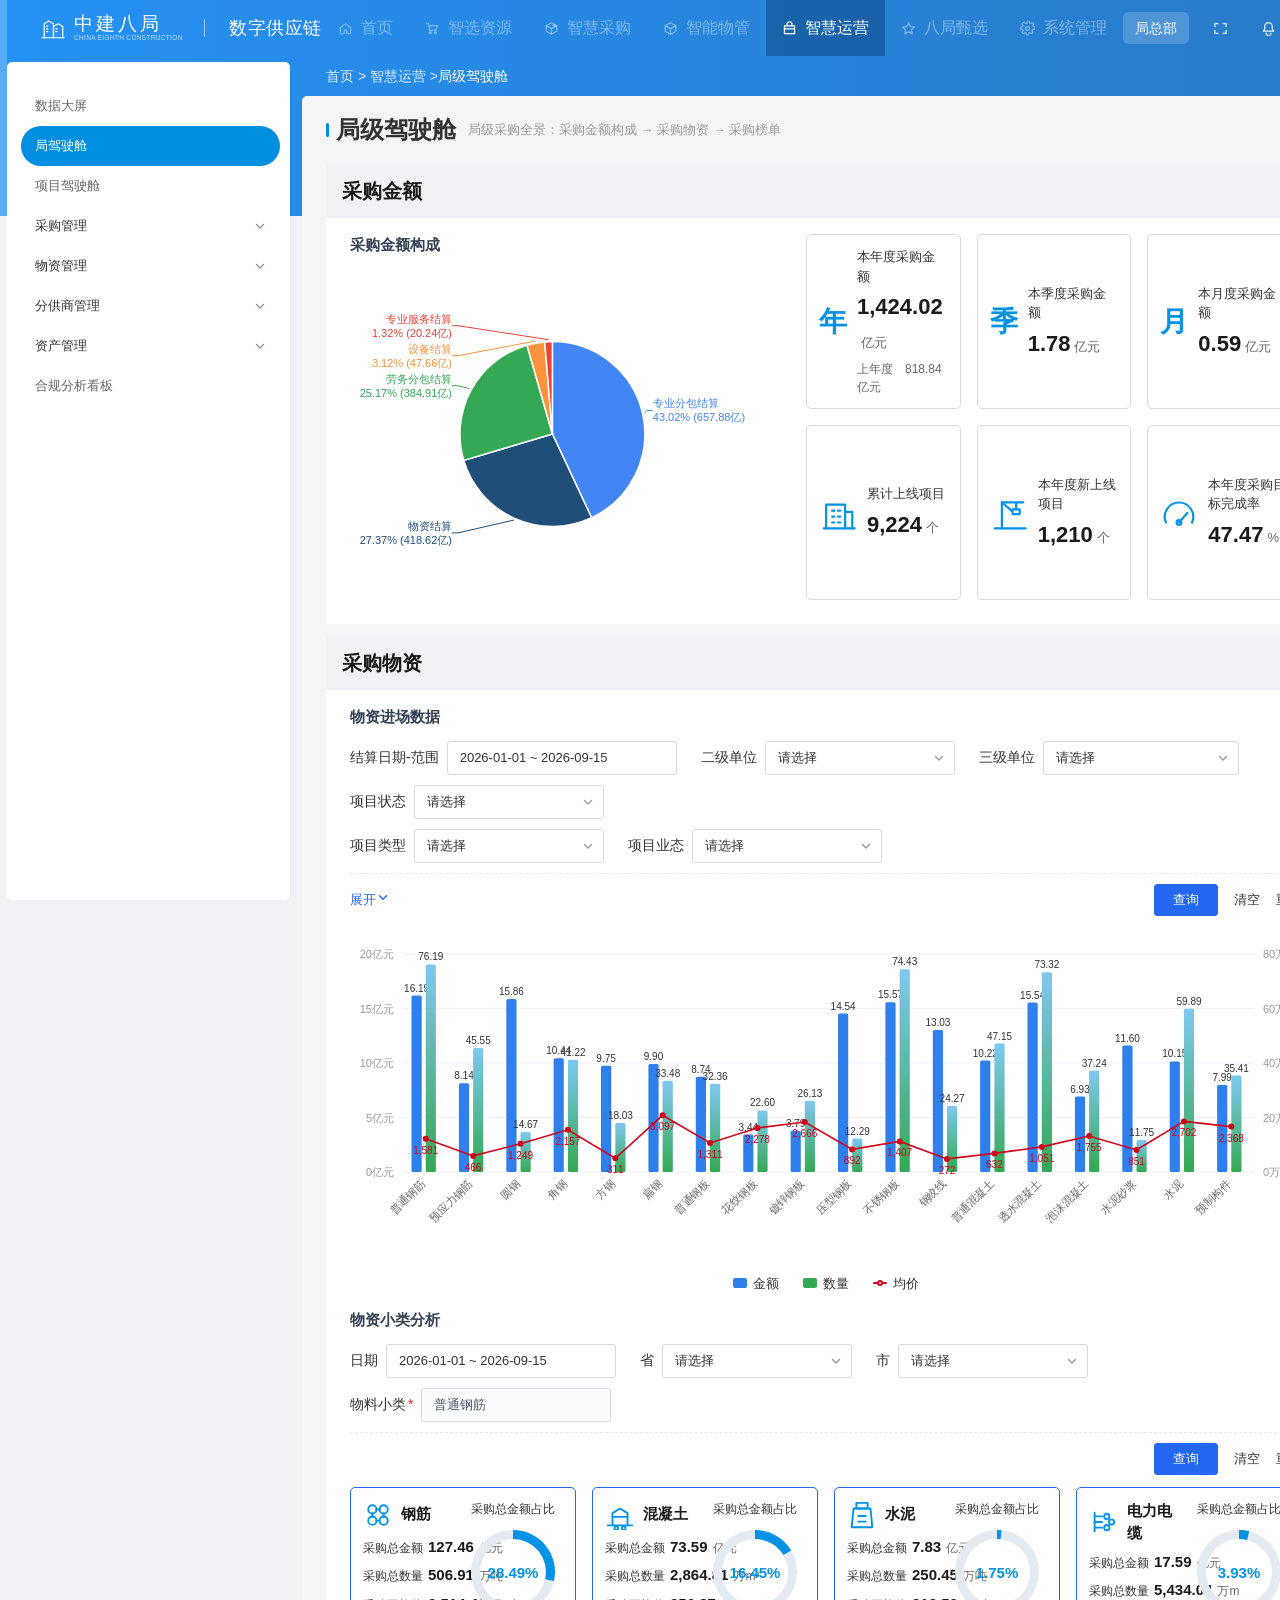
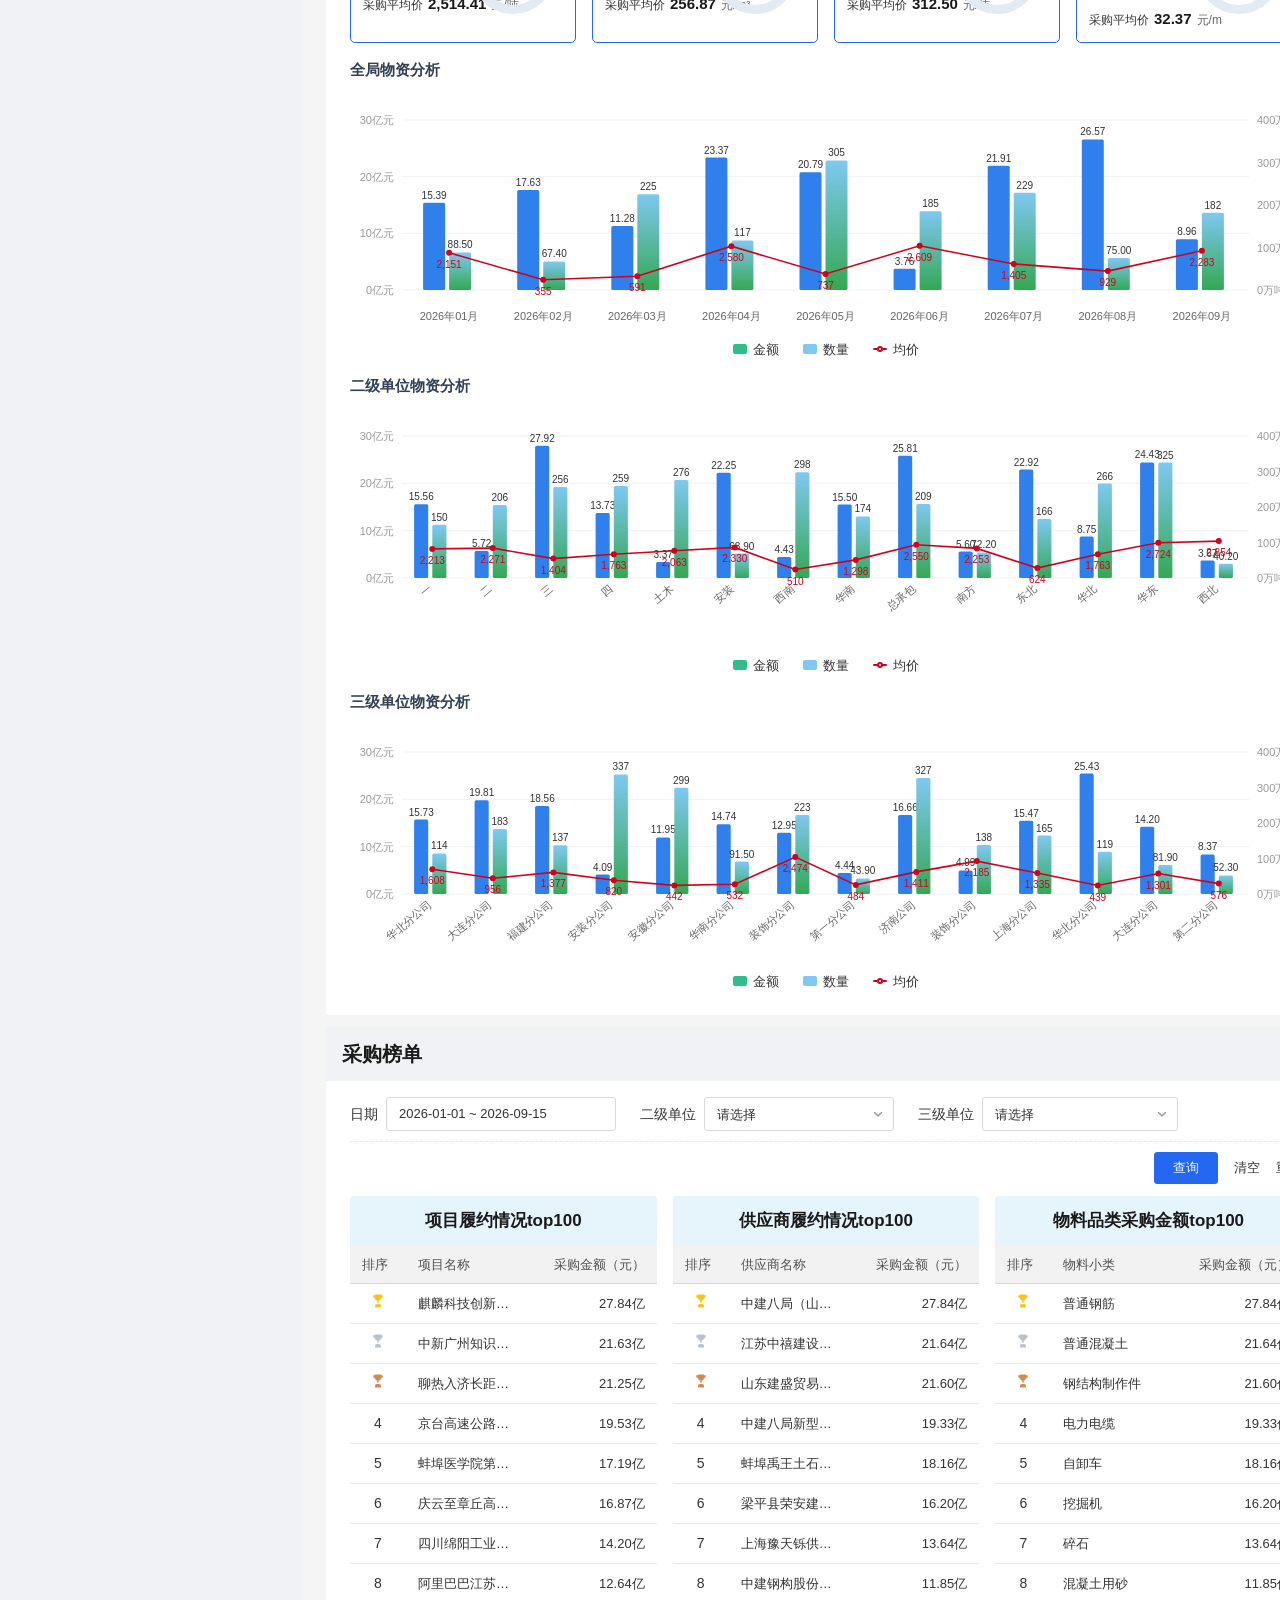
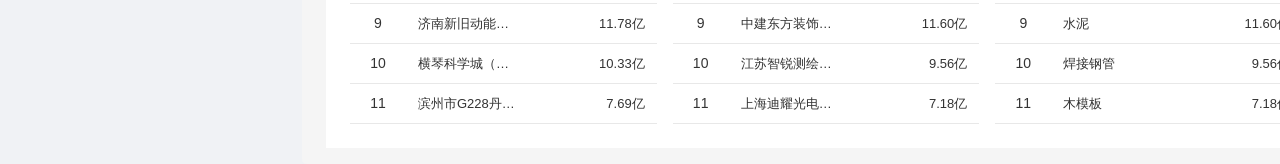
==== _probe_full.html @ abda90aa "优化闲废区块合计" ====
<!DOCTYPE html>
<html lang="zh-CN">
<head>
  <meta charset="UTF-8">
  <meta name="viewport" content="width=device-width, initial-scale=1.0">
  <script src="_probe_full.js"></script><title>智慧运营 · 供应链数据驾驶舱与经营分析看板</title>
  <link rel="stylesheet" href="css/base.css">
  <link rel="stylesheet" href="css/components.css">
  <link rel="stylesheet" href="css/cockpit.css">
  <link rel="stylesheet" href="css/screen.css">
</head>
<body>

  <!-- ============ 平台顶部导航 ============
       模块名与顺序对齐产品实际界面：首页 / 智选资源 / 智慧采购 / 智能物管 / 智慧运营
       （PRD 正文写的「智能采购 / 全景质控 / 数字物流」与产品不一致，以产品界面为准） -->
  <header class="layout-topbar">
    <div class="layout-topbar__brand">
      <span class="layout-topbar__logo" aria-hidden="true">
        <svg viewBox="0 0 28 28" width="26" height="26" fill="none" stroke="currentColor" stroke-width="1.3" stroke-linecap="round" stroke-linejoin="round">
          <path d="M4.5 24.5V9.5l5-3 5 3v15"/><path d="M14.5 24.5V12.5l5-3 5 3v12"/><path d="M2 24.5h24"/><path d="M7 12h1.4M7 15h1.4M7 18h1.4M17 15h1.4M17 18h1.4"/>
        </svg>
      </span>
      <span class="layout-topbar__cname">中建八局<em>CHINA EIGHTH CONSTRUCTION</em></span>
      <span class="layout-topbar__sep" aria-hidden="true"></span>
      <span class="layout-topbar__app">数字供应链</span>
    </div>
    <nav class="layout-topbar__module-nav">
      <div class="layout-topbar__module-item layout-topbar__module-item--disabled" title="其他业务域，不在本原型范围内"><svg viewBox="0 0 16 16" width="15" height="15" fill="none" stroke="currentColor" stroke-width="1.3" stroke-linecap="round" stroke-linejoin="round"><path d="M2.5 7.2 8 2.8l5.5 4.4V13a.6.6 0 0 1-.6.6H9.4V9.6H6.6v4H3.1a.6.6 0 0 1-.6-.6z"/></svg><span>首页</span></div>
      <div class="layout-topbar__module-item layout-topbar__module-item--disabled" title="其他业务域，不在本原型范围内"><svg viewBox="0 0 16 16" width="15" height="15" fill="none" stroke="currentColor" stroke-width="1.3" stroke-linecap="round" stroke-linejoin="round"><path d="M1.8 2.6h1.8l1.5 7.5h6.6l1.4-5.2H4.2"/><circle cx="5.6" cy="12.6" r="1.1"/><circle cx="10.9" cy="12.6" r="1.1"/></svg><span>智选资源</span></div>
      <div class="layout-topbar__module-item layout-topbar__module-item--disabled" title="其他业务域，不在本原型范围内"><svg viewBox="0 0 16 16" width="15" height="15" fill="none" stroke="currentColor" stroke-width="1.3" stroke-linecap="round" stroke-linejoin="round"><path d="M8 1.9 13.6 5v6L8 14.1 2.4 11V5z"/><path d="M2.4 5 8 8.1 13.6 5M8 8.1V14"/><path d="M10.8 3.4v2.6M9.5 4.7h2.6"/></svg><span>智慧采购</span></div>
      <div class="layout-topbar__module-item layout-topbar__module-item--disabled" title="其他业务域，不在本原型范围内"><svg viewBox="0 0 16 16" width="15" height="15" fill="none" stroke="currentColor" stroke-width="1.3" stroke-linecap="round" stroke-linejoin="round"><path d="M8 1.9 13.6 5v6L8 14.1 2.4 11V5z"/><path d="M2.4 5 8 8.1 13.6 5M8 8.1V14"/></svg><span>智能物管</span></div>
      <div class="layout-topbar__module-item layout-topbar__module-item--active" title="当前模块"><svg viewBox="0 0 16 16" width="15" height="15" fill="none" stroke="currentColor" stroke-width="1.3" stroke-linecap="round" stroke-linejoin="round"><path d="M2.6 5.2h10.8v8.2H2.6z"/><path d="M5.4 5.2V3.6a2.6 2.6 0 0 1 5.2 0v1.6"/><path d="M2.6 8.4h10.8"/></svg><span>智慧运营</span></div>
      <div class="layout-topbar__module-item layout-topbar__module-item--disabled" title="其他业务域，不在本原型范围内"><svg viewBox="0 0 16 16" width="15" height="15" fill="none" stroke="currentColor" stroke-width="1.3" stroke-linecap="round" stroke-linejoin="round"><path d="M8 1.9l1.9 3.9 4.3.6-3.1 3 .8 4.3L8 11.6l-3.9 2.1.8-4.3-3.1-3 4.3-.6z"/></svg><span>八局甄选</span></div>
      <div class="layout-topbar__module-item layout-topbar__module-item--disabled" title="其他业务域，不在本原型范围内"><svg viewBox="0 0 16 16" width="15" height="15" fill="none" stroke="currentColor" stroke-width="1.3" stroke-linecap="round" stroke-linejoin="round"><path d="M8 5.9a2.1 2.1 0 1 0 0 4.2 2.1 2.1 0 0 0 0-4.2z"/><path d="M12.9 9.6a1.1 1.1 0 0 0 .22 1.21l.04.04a1.33 1.33 0 1 1-1.88 1.88l-.04-.04a1.1 1.1 0 0 0-1.21-.22 1.1 1.1 0 0 0-.67 1v.11a1.33 1.33 0 1 1-2.66 0v-.06a1.1 1.1 0 0 0-.72-1 1.1 1.1 0 0 0-1.21.22l-.04.04a1.33 1.33 0 1 1-1.88-1.88l.04-.04a1.1 1.1 0 0 0 .22-1.21 1.1 1.1 0 0 0-1-.67h-.11a1.33 1.33 0 1 1 0-2.66h.06a1.1 1.1 0 0 0 1-.72 1.1 1.1 0 0 0-.22-1.21l-.04-.04A1.33 1.33 0 1 1 5.55 2.3l.04.04a1.1 1.1 0 0 0 1.21.22h.05a1.1 1.1 0 0 0 .67-1v-.11a1.33 1.33 0 1 1 2.66 0v.06a1.1 1.1 0 0 0 .67 1 1.1 1.1 0 0 0 1.21-.22l.04-.04a1.33 1.33 0 1 1 1.88 1.88l-.04.04a1.1 1.1 0 0 0-.22 1.21v.05a1.1 1.1 0 0 0 1 .67h.11a1.33 1.33 0 1 1 0 2.66h-.06a1.1 1.1 0 0 0-1 .67z"/></svg><span>系统管理</span></div>
    </nav>
    <div class="layout-topbar__tools">
      <!-- 全局菜单搜索（与原型一致）：输入即过滤左侧菜单，回车跳第一个命中 -->
      <div class="layout-topbar__search">
        <input type="text" id="menuSearch" placeholder="搜索" aria-label="搜索菜单" autocomplete="off"/>
        <svg viewBox="0 0 16 16" width="14" height="14" fill="none" stroke="currentColor" stroke-width="1.5" stroke-linecap="round"><circle cx="7" cy="7" r="4.4"/><path d="M10.3 10.3 14 14"/></svg>
      </div>
      <!-- 组织视角（原型演示用：真实系统无此入口，权限由功能项授权 + 组织权限控制；R1/R2/R3） -->
      <div class="layout-org-switch" id="orgSwitch"
           title="原型演示：切换后可观察 R1 组织树收窄、R2 超权限明细不可见、R3 排名数值打码三条权限规则的实际效果">
        <span>组织视角</span><span class="layout-org-switch__badge">演示</span>
        <span id="orgCurrent">局总部</span>
        <div class="layout-org-switch__menu" id="orgMenu"></div>
      </div>
      <!-- 大屏模式（对外展示）：隐藏侧栏与面包屑，内容铺满；再次点击或 Esc 退出 -->
      <div class="layout-topbar__icon-btn" id="screenMode" title="大屏模式：隐藏侧栏与面包屑（再次点击或按 Esc 退出）">
        <svg viewBox="0 0 16 16" width="15" height="15" fill="none" stroke="currentColor" stroke-width="1.3" stroke-linecap="round" stroke-linejoin="round">
          <path d="M2 6V2.8h3.2M14 6V2.8h-3.2M2 10v3.2h3.2M14 10v3.2h-3.2"/>
        </svg>
      </div>
      <div class="layout-topbar__icon-btn" title="站内消息">
        <svg viewBox="0 0 16 16" width="15" height="15" fill="none" stroke="currentColor" stroke-width="1.3" stroke-linecap="round" stroke-linejoin="round">
          <path d="M8 1.8a4 4 0 0 0-4 4v2.5l-1.5 2.5H13.5L12 8.3V5.8a4 4 0 0 0-4-4z"/><path d="M5.5 13a2.5 2.5 0 0 0 5 0"/>
        </svg>
      </div>
      <div class="layout-topbar__user"><span class="layout-topbar__avatar"></span><span id="userName">李彬 · 局供应链管理部</span></div>
    </div>
  </header>

  <!-- ============ 智慧运营模块导航（F1–F8） ============ -->
  <aside class="layout-sidebar" id="sidebar">
    <ul class="layout-sidebar__menu" id="sidebarMenu"></ul>
  </aside>

  <!-- ============ 主内容区 ============ -->
  <main class="layout-main" id="layoutMain">
    <div class="layout-breadcrumb" id="breadcrumb">首页 &gt; 智慧运营</div>
    <div class="layout-content" id="pageContainer"></div>
  </main>

  <!-- 回到顶部（长页面：分供商管理看板等超过 4 屏） -->
  <div class="layout-backtop" id="backTop" title="回到顶部" hidden>
    <svg viewBox="0 0 16 16" width="16" height="16" fill="none" stroke="currentColor" stroke-width="1.6" stroke-linecap="round" stroke-linejoin="round"><path d="M8 13V3M3.5 7.5 8 3l4.5 4.5"/></svg>
  </div>

  <!-- ============ 模态框 ============ -->
  <div class="dsc-modal-overlay" id="modalOverlay">
    <div class="dsc-modal">
      <div class="dsc-modal__header"><span id="modalTitle">标题</span><span class="dsc-modal__close" id="modalClose">✕</span></div>
      <div class="dsc-modal__body" id="modalBody"></div>
      <div class="dsc-modal__footer" id="modalFooter"></div>
    </div>
  </div>

  <script src="js/data.js"></script>
  <script src="js/china-map.js"></script>
  <script src="js/charts.js"></script>
  <script src="js/ui.js"></script>
  <script src="js/metric-cols.js"></script>
  <script src="js/view-screen.js"></script>
  <script src="js/view-cockpit.js"></script>
  <script src="js/view-project.js"></script>
  <script src="js/view-report.js"></script>
  <script src="js/view-compliance.js"></script>
  <script src="js/app.js"></script>
</body>
</html>
---- css/base.css ----
/* ============================================================
   智慧运营数据平台 · 设计令牌 + 壳层
   视觉基准：本产品既有实现实测值（主色 #008EE0、蓝带 216px、侧栏浮层卡片 283px）
   ============================================================ */

:root {
  /* ---- 品牌色 ---- */
  --color-primary: #008EE0;
  --color-primary-hover: #1890FF;
  --color-primary-active: #0060A8;
  --color-primary-dark: #005A9E;
  --color-primary-light: #E6F4FC;
  --color-primary-bg: #F3F9FF;

  /* ---- 功能色 ---- */
  --color-success: #00B42A;
  --color-success-bg: #F6FFED;
  --color-warning: #FF7D00;
  --color-warning-bg: #FFF7E6;
  --color-danger: #F5222D;
  --color-danger-bg: #FFF1F0;
  --color-accent: #F59A23;

  /* ---- 中性色 ---- */
  --color-text-primary: #333333;
  --color-text-secondary: #666666;
  --color-text-tertiary: #999999;
  --color-text-disabled: #CCCCCC;
  --color-text-table: #1F2937;
  --color-white: #FFFFFF;
  --color-bg-page: #F0F2F5;
  --color-bg-content: #F5F5F5;
  --color-bg-card: #FFFFFF;
  --color-bg-table-header: #F2F2F2;
  --color-border: #D7D7D7;
  --color-border-light: #D9D9D9;
  --color-divider: #E8E8E8;

  /* ---- 字体 ---- */
  --font-family-base: "Microsoft YaHei", "微软雅黑", "PingFang SC", "Helvetica Neue", Arial, sans-serif;
  --font-family-number: Arial, "Helvetica Neue", sans-serif;
  --fs-xl: 24px;
  --fs-lg: 18px;
  --fs-md: 16px;
  --fs-base: 14px;
  --fs-13: 13px;
  --fs-sm: 12px;
  --fw-normal: 400;
  --fw-medium: 500;
  --fw-bold: 700;

  /* ---- 间距（4px 基数） ---- */
  --sp-xs: 4px;
  --sp-sm: 8px;
  --sp-md: 12px;
  --sp-lg: 16px;
  --sp-xl: 24px;
  --sp-xxl: 32px;
  --sp-2xl: 32px;      /* 兼容写法：components.css 的 .dsc-split / .cockpit-proc 用的是 --sp-2xl，此前未定义导致间距为 0 */

  /* ---- 圆角 ---- */
  --radius-sm: 3px;
  --radius-md: 5px;
  --radius-pill: 25px;
  --radius-group: 16px;

  /* ---- 阴影 ---- */
  --shadow-sm: none;
  --shadow-md: 0 2px 8px rgba(0, 0, 0, 0.08);
  --shadow-lg: 0 4px 16px rgba(0, 0, 0, 0.12);

  /* ---- 布局 ---- */
  --header-height: 56px;
  --band-height: 216px;
  --sidebar-width: 283px;
  --sidebar-left: 7px;
  --sidebar-top: 62px;
  --breadcrumb-height: 40px;
  --content-left: 302px;
  --content-top: 96px;
  --content-right: 10px;
  --content-bottom: 22px;
  --gradient-brand: linear-gradient(90deg, #2591F5 0%, #297CCA 100%);


  /* ---- F2 局驾驶舱（截图基准版式）专用色板 ---- */
  --brand-blue: #0081CC;
  --brand-blue-dark: #006199;
  --action-blue: #2468F2;
  --action-blue-hover: #4A85F5;
  --data-blue: #087CFF;
  --card-head-blue: #0093E5;
  --radius-lg: 10px;

  --transition-fast: 0.15s ease;
  --transition-normal: 0.25s ease;
}

/* ---- Reset ---- */
*, *::before, *::after { box-sizing: border-box; margin: 0; padding: 0; }

html, body {
  height: 100%;
  font-family: var(--font-family-base);
  font-size: var(--fs-base);
  line-height: 1.5;
  color: var(--color-text-primary);
  background: var(--color-bg-page);
  -webkit-font-smoothing: antialiased;
  /* 顶部 216px 品牌蓝带，其余为页面底色；最左 7px 浅蓝高光 */
  background-image:
    linear-gradient(90deg, #56ABF8 0, #56ABF8 7px, rgba(86, 171, 248, 0) 7px),
    var(--gradient-brand);
  background-repeat: no-repeat;
  background-size: 100% var(--band-height);
  /* 蓝带固定在视口：页面竖向滚动时顶栏/面包屑下方始终是品牌蓝 */
  background-attachment: fixed;
}

/* 看板类内部系统：窄屏保底宽度 + 横向滚动，避免侧栏/图表被压塌、列数减少 */
body { min-width: 1360px; }

ul, ol { list-style: none; }
button, input, select, textarea { font-family: inherit; font-size: inherit; color: inherit; }
a { color: var(--color-primary); text-decoration: none; }

::-webkit-scrollbar { width: 8px; height: 8px; }
::-webkit-scrollbar-track { background: #F5F5F5; }
::-webkit-scrollbar-thumb { background: #C1C1C1; border-radius: 4px; }
::-webkit-scrollbar-thumb:hover { background: #A8A8A8; }

/* ============================================================
   壳层：顶部导航
   ============================================================ */
.layout-topbar {
  position: fixed;
  top: 0; left: 0; right: 0;
  height: var(--header-height);
  display: flex;
  align-items: center;
  padding: 0 var(--sp-lg);
  z-index: 1000;
}

/* 顶栏与面包屑都吸顶，背景取同一条「固定」蓝带的切片：
   位置与 body 蓝带像素级对齐，滚动时下方内容不会从这两条透出来 */
.layout-topbar,
.layout-breadcrumb {
  background-image:
    linear-gradient(90deg, #56ABF8 0, #56ABF8 7px, rgba(86, 171, 248, 0) 7px),
    var(--gradient-brand);
  background-repeat: no-repeat;
  background-size: 100% var(--band-height);
  background-attachment: fixed;
  background-position: 0 0;
}

.layout-topbar__brand {
  display: flex;
  align-items: center;
  gap: var(--sp-sm);
  color: #FFF;
  margin-left: 148px;
  flex-shrink: 0;
}
.layout-topbar__logo { display: grid; place-items: center; color: #FFF; }
.layout-topbar__cname {
  display: flex; flex-direction: column; line-height: 1.05;
  font-size: 19px; font-weight: var(--fw-medium); letter-spacing: 3px;
}
.layout-topbar__cname em {
  font-style: normal; font-size: 7px; letter-spacing: 0.4px;
  color: rgba(255, 255, 255, 0.72); transform: scale(0.92); transform-origin: left center;
}
.layout-topbar__sep {
  width: 1px; height: 18px; margin: 0 var(--sp-xs);
  background: rgba(255, 255, 255, 0.55);
}
.layout-topbar__app {
  margin-left: var(--sp-md);
  font-size: var(--fs-lg); font-weight: var(--fw-medium); letter-spacing: 0.5px;
}

/* 全局菜单搜索：与产品界面一致，放在工具区最左 */
.layout-topbar__search {
  display: flex; align-items: center; gap: var(--sp-sm);
  flex: 0 1 320px; min-width: 132px; height: 32px;
  padding: 0 var(--sp-md); border-radius: var(--radius-group);
  background: rgba(255, 255, 255, 0.22); color: #FFF;
}
.layout-topbar__search input {
  flex: 1; min-width: 0; border: 0; background: transparent; outline: none;
  color: #FFF; font-size: var(--fs-13); font-family: inherit;
}
.layout-topbar__search input::placeholder { color: rgba(255, 255, 255, 0.78); }
.layout-topbar__search svg { flex: 0 0 auto; opacity: 0.9; }
/* 窄屏（≤1560，含 1360 下限）压缩顶栏：收窄项间距、隐去组织视角的说明文字 */
@media (max-width: 1560px) {
  .layout-topbar__search { display: none; }
  .layout-topbar__brand { margin-left: var(--sp-xl); }
  .layout-topbar__module-item { padding: 0 10px; gap: 6px; }
  .layout-topbar__tools { gap: var(--sp-md); }
  .layout-org-switch > span:first-child,
  .layout-org-switch__badge { display: none; }
}

.layout-topbar__module-nav {
  display: flex;
  align-items: center;
  flex: 1;
  height: 100%;
}

.layout-topbar__module-item {
  height: var(--header-height);
  padding: 0 var(--sp-lg);
  display: flex;
  align-items: center;
  gap: var(--sp-sm);
  color: rgba(255, 255, 255, 0.8);
  font-size: var(--fs-md);
  cursor: pointer;
  white-space: nowrap;
  transition: all var(--transition-fast);
}
.layout-topbar__module-item:hover { color: #FFF; background: rgba(255, 255, 255, 0.1); }
/* 当前模块：整块深色填充（产品与参考截图一致），非下划线 */
.layout-topbar__module-item--active {
  color: #FFF;
  font-weight: var(--fw-medium);
  background: rgba(0, 45, 92, 0.38);
}
/* 其他业务域（不在本原型范围）：禁用态，明确"点不了"而不是点了没反应 */
.layout-topbar__module-item--disabled { color: rgba(255, 255, 255, 0.42); cursor: not-allowed; }
.layout-topbar__module-item--disabled:hover { color: rgba(255, 255, 255, 0.42); background: transparent; }

.layout-topbar__tools {
  display: flex;
  align-items: center;
  gap: var(--sp-lg);
  margin-left: auto;
  /* 可收缩：否则里面的搜索框不肯让位，整条顶栏会顶出视口右边界 */
  flex: 0 1 auto;
  min-width: 0;
  flex-wrap: nowrap;
  white-space: nowrap;
}
.layout-topbar__tools > *:not(.layout-topbar__search) { flex: 0 0 auto; }

.layout-org-switch {
  position: relative;
  display: flex;
  align-items: center;
  gap: var(--sp-sm);
  height: 32px;
  padding: 0 var(--sp-md);
  border-radius: var(--radius-md);
  background: rgba(255, 255, 255, 0.18);
  color: #FFF;
  font-size: var(--fs-base);
  cursor: pointer;
}
.layout-org-switch:hover { background: rgba(255, 255, 255, 0.28); }
.layout-org-switch__badge {
  height: 16px; padding: 0 5px; border-radius: 8px; line-height: 16px;
  background: rgba(255, 255, 255, 0.28); font-size: 11px;
}
.layout-org-switch__menu {
  display: none;
  position: absolute; top: calc(100% + 6px); right: 0;
  min-width: 240px; max-height: 460px; overflow-y: auto;
  background: #FFF; border-radius: var(--radius-md);
  box-shadow: var(--shadow-lg); padding: var(--sp-sm); z-index: 1200;
}
.layout-org-switch--open .layout-org-switch__menu { display: block; }
.layout-org-switch__item {
  padding: 7px var(--sp-md); border-radius: var(--radius-sm);
  font-size: var(--fs-13); color: var(--color-text-primary); cursor: pointer;
  white-space: nowrap; overflow: hidden; text-overflow: ellipsis;
}
.layout-org-switch__item:hover { background: var(--color-primary-bg); }
.layout-org-switch__item--active { background: var(--color-primary-light); color: var(--color-primary); font-weight: var(--fw-bold); }

.layout-topbar__icon-btn {
  width: 32px; height: 32px; border-radius: var(--radius-md);
  display: grid; place-items: center; color: rgba(255, 255, 255, 0.9);
  cursor: pointer; position: relative;
}
.layout-topbar__icon-btn:hover { background: rgba(255, 255, 255, 0.18); }
.layout-topbar__icon-btn i {
  position: absolute; top: 2px; right: 2px; min-width: 15px; height: 15px;
  border-radius: 8px; background: var(--color-danger); color: #FFF;
  font-size: 10px; line-height: 15px; text-align: center; font-style: normal; padding: 0 3px;
}
.layout-topbar__user { display: flex; align-items: center; gap: var(--sp-sm); color: #FFF; font-size: var(--fs-base); }
.layout-topbar__avatar { width: 24px; height: 24px; border-radius: 50%; background: rgba(255, 255, 255, 0.35); }

/* ============================================================
   壳层：侧边导航（白色圆角浮层卡片）
   ============================================================ */
.layout-sidebar {
  position: fixed;
  top: var(--sidebar-top);
  left: var(--sidebar-left);
  bottom: 0;
  width: var(--sidebar-width);
  background: var(--color-white);
  border-radius: var(--radius-md);
  z-index: 999;
  overflow-y: auto;
  overflow-x: hidden;
}

.layout-sidebar__menu { padding: 24px 10px 12px 14px; }

/* 一级分组头 */
.layout-sidebar__group-head {
  height: 53px;
  padding: 0 10px;
  margin: 0 10px 0 13px;
  border-radius: var(--radius-group);
  display: flex;
  align-items: center;
  gap: 14px;
  font-size: var(--fs-base);
  font-weight: 350;
  color: var(--color-text-secondary);
  cursor: pointer;
  transition: all var(--transition-fast);
}
.layout-sidebar__group-head:hover { background: var(--color-primary-bg); color: var(--color-primary); }
.layout-sidebar__group-head--active { color: var(--color-primary); }
.layout-sidebar__group-head__icon { width: 15px; height: 15px; flex-shrink: 0; display: grid; place-items: center; }

/* 菜单项（胶囊） */
.layout-sidebar__item {
  height: 40px;
  padding: 0 14px;
  border-radius: var(--radius-pill);
  display: flex;
  align-items: center;
  gap: var(--sp-md);
  font-size: var(--fs-13);
  color: var(--color-text-secondary);
  cursor: pointer;
  transition: all var(--transition-fast);
  white-space: nowrap;
}
.layout-sidebar__item:hover { background: var(--color-primary-bg); color: var(--color-primary); }
.layout-sidebar__item--active { background: var(--color-primary); color: #FFF; }
.layout-sidebar__item__text { flex: 1; overflow: hidden; text-overflow: ellipsis; }
.layout-sidebar__item__caret {
  flex-shrink: 0; display: grid; place-items: center; opacity: 0.5;
  transition: transform var(--transition-fast);
}
.layout-sidebar__item__caret--open { transform: rotate(180deg); }

/* 一级分组（可展开）：与叶子项同一胶囊外形，展开时文字与箭头用主色而非填充 */
.layout-sidebar__item--group { color: var(--color-text-primary); }
.layout-sidebar__item--group.layout-sidebar__item--active,
.layout-sidebar__item--group.layout-sidebar__item--open {
  background: transparent; color: var(--color-primary);
}
.layout-sidebar__item--group.layout-sidebar__item--active .layout-sidebar__item__caret,
.layout-sidebar__item--group.layout-sidebar__item--open .layout-sidebar__item__caret { opacity: 1; }

/* 二级菜单项：缩进 + 与前缀竖线对齐，选中态同样是蓝色胶囊 */
.layout-sidebar__submenu { display: none; padding: 2px 0 4px; }
.layout-sidebar__submenu--open { display: block; }
.layout-sidebar__subitem {
  height: 36px;
  margin-left: 22px;
  padding: 0 14px;
  border-radius: var(--radius-pill);
  display: flex;
  align-items: center;
  font-size: var(--fs-13);
  color: var(--color-text-secondary);
  cursor: pointer;
  transition: all var(--transition-fast);
  white-space: nowrap;
  overflow: hidden;
  text-overflow: ellipsis;
}
.layout-sidebar__subitem:hover { background: var(--color-primary-bg); color: var(--color-primary); }
.layout-sidebar__subitem--active { background: var(--color-primary); color: #FFF; }
/* 菜单搜索结果：无命中的项隐藏 */
.layout-sidebar__item[hidden], .layout-sidebar__subitem[hidden], .layout-sidebar__group[hidden] { display: none; }

/* ============================================================
   壳层：主内容区
   ============================================================ */
.layout-main {
  margin-left: var(--content-left);
  margin-top: var(--header-height);
  margin-right: var(--content-right);
  min-height: calc(100vh - var(--header-height));
}

/* 大屏模式（对外展示/投屏）：隐藏侧栏与面包屑、内容铺满；再次点击顶栏按钮或按 Esc 退出 */
body.is-screen-mode .layout-sidebar { display: none; }
body.is-screen-mode .layout-breadcrumb { display: none; }
body.is-screen-mode .layout-main { margin-left: var(--content-right); margin-top: 8px; }
body.is-screen-mode .layout-content { min-height: calc(100vh - 22px); margin-bottom: 10px; }
body.is-screen-mode .dsc-content--screen { margin-top: 0; margin-bottom: 0; }
.layout-topbar__icon-btn--on { color: #FFF; background: rgba(255, 255, 255, 0.18); }

/* 回到顶部 */
.layout-backtop {
  position: fixed; right: 22px; bottom: 28px; z-index: 1200;
  width: 38px; height: 38px; border-radius: 50%;
  display: grid; place-items: center; cursor: pointer;
  color: var(--color-primary); background: #FFF;
  border: 1px solid var(--color-border-light); box-shadow: var(--shadow-md);
  transition: all var(--transition-fast);
}
.layout-backtop[hidden] { display: none; }
.layout-backtop:hover { color: #FFF; background: var(--color-primary); border-color: var(--color-primary); }

/* 面包屑吸顶：随滚动固定在顶栏下方。背景用同一条「固定」蓝带切片，
   位置与 body 的蓝带完全对齐，滚动时下方的浅色内容不会透出来 */
.layout-breadcrumb {
  position: sticky;
  top: var(--header-height);
  z-index: 900;
  height: var(--breadcrumb-height);
  display: flex;
  align-items: center;
  padding: 0 var(--sp-xl);
  font-size: var(--fs-base);
  color: rgba(255, 255, 255, 0.85);
}
.layout-breadcrumb > span:last-child { color: #FFF; }

.layout-content {
  margin-bottom: var(--content-bottom);
  padding: var(--sp-lg) var(--sp-xl);
  background: var(--color-bg-content);
  border-radius: var(--radius-md);
  min-height: calc(100vh - var(--content-top) - var(--content-bottom));
}

/* ============================================================
   通用工具类
   ============================================================ */
.u-flex { display: flex; align-items: center; }
.u-between { justify-content: space-between; }
.u-gap-sm { gap: var(--sp-sm); }
.u-gap-md { gap: var(--sp-md); }
.u-gap-lg { gap: var(--sp-lg); }
.u-ml-auto { margin-left: auto; }
.u-mt-sm { margin-top: var(--sp-sm); }
.u-mt-md { margin-top: var(--sp-md); }
.u-mt-lg { margin-top: var(--sp-lg); }
.u-mb-md { margin-bottom: var(--sp-md); }
.u-mb-lg { margin-bottom: var(--sp-lg); }
.u-muted { color: var(--color-text-secondary); }
.u-tertiary { color: var(--color-text-tertiary); }
.u-num { font-family: var(--font-family-number); }
.u-nowrap { white-space: nowrap; }
.u-hidden { display: none !important; }
.u-danger { color: var(--color-danger); }
.u-success { color: var(--color-success); }
---- css/components.css ----
/* ============================================================
   智慧运营数据平台 · 组件库
   依赖 base.css 的设计令牌
   ============================================================ */

/* ============================================================
   页面骨架（dashboard / CRUD 通用）
   ============================================================ */
.dsc-page { padding: 0; }
.dsc-page__header {
  display: flex;
  align-items: center;
  gap: var(--sp-md);
  margin-bottom: var(--sp-lg);
}
.dsc-page__title {
  /* 页面标题必须大于其下的区块标题（20px），否则层级倒挂 */
  font-size: var(--fs-xl);
  font-weight: var(--fw-bold);
  color: var(--color-text-primary);
  position: relative;
  padding-left: 10px;
}
.dsc-page__title::before {
  content: ''; position: absolute; left: 0; top: 50%; transform: translateY(-50%);
  width: 3px; height: 14px; border-radius: 2px; background: var(--color-primary);
}
.dsc-page__sub { font-size: var(--fs-13); color: var(--color-text-tertiary); }
.dsc-page__actions { margin-left: auto; display: flex; align-items: center; gap: var(--sp-sm); }

/* 区块标题 */
.dsc-section { margin-bottom: var(--sp-lg); }
.dsc-section__head {
  display: flex; align-items: center; gap: var(--sp-md);
  margin: 0 0 var(--sp-md); padding-left: 10px; position: relative;
}
.dsc-section__head::before {
  content: ''; position: absolute; left: 0; top: 50%; transform: translateY(-50%);
  width: 3px; height: 16px; border-radius: 2px; background: var(--color-primary);
}
.dsc-section__title { font-size: var(--fs-md); font-weight: var(--fw-bold); }
.dsc-section__actions { margin-left: auto; display: flex; align-items: center; gap: var(--sp-sm); }

/* ============================================================
   卡片 / 面板
   ============================================================ */
.dsc-card {
  background: var(--color-bg-card);
  border: 1px solid var(--color-border);
  border-radius: var(--radius-md);
}
.dsc-card__header {
  display: flex; align-items: center; gap: var(--sp-sm);
  padding: var(--sp-md) var(--sp-lg);
  border-bottom: 1px solid var(--color-divider);
  min-height: 44px;
}
.dsc-card__title {
  font-size: var(--fs-base); font-weight: var(--fw-bold);
  display: flex; align-items: center; gap: 6px;
}
.dsc-card__title::before {
  content: ''; width: 3px; height: 13px; border-radius: 2px; background: var(--color-primary);
}
.dsc-card__extra { margin-left: auto; display: flex; align-items: center; gap: var(--sp-sm); font-size: var(--fs-13); color: var(--color-text-secondary); }
.dsc-card__body { padding: var(--sp-lg); }
.dsc-card__body--tight { padding: var(--sp-md); }
.dsc-card__body--flush { padding: 0; }

/* ============================================================
   按钮
   ============================================================ */
.dsc-btn {
  height: 32px; padding: 0 var(--sp-lg);
  border-radius: var(--radius-sm);
  border: 1px solid var(--color-border);
  background: var(--color-white); color: var(--color-text-primary);
  font-size: var(--fs-base); cursor: pointer;
  display: inline-flex; align-items: center; justify-content: center; gap: 6px;
  transition: all var(--transition-fast); white-space: nowrap;
}
.dsc-btn:hover { border-color: var(--color-primary); color: var(--color-primary); }
.dsc-btn--primary { background: var(--color-primary); border-color: var(--color-primary); color: #FFF; }
.dsc-btn--primary:hover { background: var(--color-primary-hover); border-color: var(--color-primary-hover); color: #FFF; }
.dsc-btn--sm { height: 26px; padding: 0 var(--sp-md); font-size: var(--fs-13); }
.dsc-btn:disabled { color: var(--color-text-disabled); border-color: var(--color-divider); cursor: not-allowed; background: #FAFAFA; }
.dsc-btn--link { border: none; background: none; padding: 0; height: auto; color: var(--color-primary); }
.dsc-btn--link:hover { text-decoration: underline; }

/* ============================================================
   表单控件
   ============================================================ */
.dsc-field {
  width: 100%; height: 32px; padding: 0 10px;
  font-size: var(--fs-base); color: var(--color-text-primary);
  background: var(--color-white);
  border: 1px solid var(--color-border);
  border-radius: var(--radius-sm);
  outline: none; transition: border-color var(--transition-fast);
}
.dsc-field:hover { border-color: var(--color-primary-hover); }
.dsc-field:focus { border-color: var(--color-primary); box-shadow: 0 0 0 2px rgba(0, 142, 224, 0.12); }
select.dsc-field {
  cursor: pointer; appearance: none; padding-right: 26px;
  background-image: url("data:image/svg+xml;charset=utf8,%3Csvg xmlns='http://www.w3.org/2000/svg' viewBox='0 0 16 16' fill='none' stroke='%23999' stroke-width='1.5'%3E%3Cpath d='M4 6l4 4 4-4'/%3E%3C/svg%3E");
  background-repeat: no-repeat; background-position: right 8px center; background-size: 14px;
}
.dsc-daterange { display: flex; align-items: center; gap: 4px; }
.dsc-daterange .dsc-field { flex: 1 1 0; min-width: 0; font-size: 12px; padding-left: 4px; padding-right: 2px; }
/* 原生日期控件的文本（2026/06/01 + 日历图标）装不下就被截成「2026/0」——
   这里给一个不可再压缩的最小宽度，宁可让筛选条换行也不截断日期 */
.dsc-daterange input[type="date"] { min-width: 128px; }
.dsc-daterange__grain { flex: 0 0 46px !important; width: 46px; padding-right: 14px !important; }
/* 窄屏（筛选条收为 3 列）时让日期区间独占控件宽度，避免日期被截断 */
@media (max-width: 1500px) { .dsc-daterange__grain { display: none; } }
.dsc-daterange__sep { color: var(--color-text-tertiary); flex: 0 0 auto; margin: 0 1px; }

/* ============================================================
   筛选条
   ============================================================ */
.dsc-filter-bar {
  background: var(--color-bg-card);
  border: 1px solid var(--color-border);
  border-radius: var(--radius-md);
  padding: var(--sp-lg) var(--sp-lg) var(--sp-md);
  margin-bottom: var(--sp-lg);
}
.dsc-filter-bar__grid {
  display: grid;
  grid-template-columns: repeat(4, minmax(0, 1fr));
  gap: var(--sp-md) var(--sp-xl);
}
@media (max-width: 1500px) { .dsc-filter-bar__grid { grid-template-columns: repeat(3, minmax(0, 1fr)); } }
.dsc-filter-bar__item { display: flex; align-items: center; gap: var(--sp-sm); min-width: 0; }
.dsc-filter-bar__label { flex: 0 0 auto; font-size: var(--fs-base); color: var(--color-text-secondary); white-space: nowrap; }
.dsc-filter-bar__ctrl { flex: 1 1 auto; min-width: 0; position: relative; }
.dsc-filter-bar__foot {
  display: flex; align-items: center; gap: var(--sp-sm);
  margin-top: var(--sp-md); padding-top: var(--sp-md);
  border-top: 1px dashed var(--color-divider);
}
.dsc-filter-bar__foot-right { margin-left: auto; display: flex; gap: var(--sp-sm); }
/* 固定口径页签：明示列不可增删，替代此前的假「列设置」入口 */
.report-page__fixed-hint {
  align-self: center; font-size: var(--fs-sm); color: var(--color-text-tertiary);
  padding: 0 var(--sp-sm); cursor: help;
}
/* 就地条件反馈（与看板 .ck-filter__hint 同语义）：常驻在展开按钮右侧 */
.dsc-filter-bar__hint {
  font-size: var(--fs-base); color: var(--color-text-secondary);
  max-width: 46%; overflow: hidden; text-overflow: ellipsis; white-space: nowrap;
}
.dsc-filter-bar__toggle + .dsc-filter-bar__hint:not([hidden]) { margin-left: var(--sp-md); }
.dsc-filter-bar__toggle {
  font-size: var(--fs-base); color: var(--color-primary); cursor: pointer;
  display: inline-flex; align-items: center; gap: 4px; user-select: none;
}
.dsc-filter-bar__toggle svg { transition: transform var(--transition-fast); }
.dsc-filter-bar__toggle--open svg { transform: rotate(180deg); }
.dsc-filter-bar--collapsed .dsc-filter-bar__extra { display: none; }

/* ============================================================
   分段控件 / 页签
   ============================================================ */
.dsc-seg {
  display: inline-flex; background: #FAFAFA;
  border: 1px solid var(--color-border); border-radius: var(--radius-sm); overflow: hidden;
}
.dsc-seg__item {
  padding: 5px 16px; font-size: var(--fs-13); color: var(--color-text-secondary);
  cursor: pointer; user-select: none; transition: all var(--transition-fast);
  border-right: 1px solid var(--color-border);
}
.dsc-seg__item:last-child { border-right: none; }
.dsc-seg__item:hover { color: var(--color-primary); }
.dsc-seg__item--active { background: var(--color-primary); color: #FFF; }

.dsc-tabs {
  display: flex; align-items: center; gap: var(--sp-xl);
  border-bottom: 1px solid var(--color-divider); margin-bottom: var(--sp-lg);
  overflow-x: auto;
}
.dsc-tabs__item {
  padding: 10px 2px; font-size: var(--fs-base); color: var(--color-text-secondary);
  cursor: pointer; position: relative; white-space: nowrap; user-select: none;
}
.dsc-tabs__item:hover { color: var(--color-primary); }
.dsc-tabs__item--active { color: var(--color-primary); font-weight: var(--fw-bold); }
.dsc-tabs__item--active::after {
  content: ''; position: absolute; left: 0; right: 0; bottom: -1px; height: 2px;
  background: var(--color-primary); border-radius: 1px;
}
.dsc-tabs--pill { gap: var(--sp-sm); border-bottom: none; margin-bottom: var(--sp-md); flex-wrap: wrap; overflow: visible; }
.dsc-tabs--pill .dsc-tabs__item {
  padding: 5px 14px; border: 1px solid var(--color-border);
  border-radius: 16px; background: var(--color-white); font-size: var(--fs-13);
}
.dsc-tabs--pill .dsc-tabs__item--active { background: var(--color-primary); border-color: var(--color-primary); color: #FFF; }
.dsc-tabs--pill .dsc-tabs__item--active::after { display: none; }
.dsc-tabs__badge { font-size: 12px; color: var(--color-danger); margin-left: 3px; }

/* ============================================================
   指标组合按钮（F2 核心交互）
   ============================================================ */
.cockpit-page__metric-chips {
  display: flex; flex-wrap: wrap; gap: var(--sp-sm);
  margin-bottom: var(--sp-lg);
}
.metric-chip {
  position: relative;
  display: inline-flex; align-items: center; gap: 6px;
  height: 34px; padding: 0 14px;
  border: 1px solid var(--color-border); border-radius: var(--radius-pill);
  background: var(--color-white); color: var(--color-text-primary);
  font-size: var(--fs-13); cursor: pointer; user-select: none;
  transition: all var(--transition-fast);
}
.metric-chip:hover { border-color: var(--color-primary); color: var(--color-primary); }
.metric-chip--active {
  background: var(--color-primary); border-color: var(--color-primary);
  color: #FFF; font-weight: var(--fw-bold);
}
.metric-chip__value { font-family: var(--font-family-number); font-weight: var(--fw-bold); }
.metric-chip__badge {
  display: inline-flex; align-items: center; height: 16px; padding: 0 5px;
  border-radius: 8px; font-size: 11px; line-height: 1;
  background: var(--color-danger-bg); color: var(--color-danger);
}
.metric-chip--active .metric-chip__badge { background: rgba(255, 255, 255, 0.28); color: #FFF; }
.metric-chip__info {
  width: 14px; height: 14px; border-radius: 50%;
  border: 1px solid currentColor; font-size: 10px; line-height: 12px; text-align: center;
  opacity: 0.6; font-style: normal;
}
.metric-chip__info:hover { opacity: 1; }

/* 口径气泡 */
.dsc-metric-tip {
  position: fixed; z-index: 2000;
  max-width: 380px; padding: 10px 12px;
  background: rgba(0, 0, 0, 0.86); color: #FFF;
  border-radius: var(--radius-md); font-size: var(--fs-13); line-height: 1.8;
  pointer-events: none; display: none;
}
.dsc-metric-tip b { color: #7FD3FF; font-weight: var(--fw-normal); }

/* ============================================================
   指标卡 / 统计条
   ============================================================ */
.dsc-kpi {
  background: var(--color-bg-card); border: 1px solid var(--color-border);
  border-radius: var(--radius-md); padding: var(--sp-md) var(--sp-lg);
  position: relative; overflow: hidden; transition: all var(--transition-fast);
}
.dsc-kpi--clickable { cursor: pointer; }
.dsc-kpi--clickable:hover { border-color: var(--color-primary); transform: translateY(-1px); }
.dsc-kpi__name {
  font-size: var(--fs-13); color: var(--color-text-secondary);
  white-space: nowrap; overflow: hidden; text-overflow: ellipsis;
}
.dsc-kpi__value {
  font-size: 25px; font-weight: var(--fw-bold); font-family: var(--font-family-number);
  line-height: 1.3; margin-top: 2px; display: flex; align-items: baseline; gap: 4px;
}
.dsc-kpi__unit { font-size: var(--fs-13); font-weight: var(--fw-normal); color: var(--color-text-secondary); }
.dsc-kpi__foot { display: flex; align-items: center; gap: var(--sp-sm); margin-top: 4px; font-size: var(--fs-sm); color: var(--color-text-tertiary); }
.dsc-kpi__value--danger { color: var(--color-danger); }
.dsc-kpi__value--success { color: var(--color-success); }
.dsc-kpi__value--warning { color: var(--color-warning); }

.dsc-metric-grid { display: grid; gap: 1px; background: var(--color-divider); border-radius: var(--radius-sm); overflow: hidden; }
.dsc-metric { background: var(--color-white); padding: var(--sp-md) var(--sp-lg); }
.dsc-metric__label { font-size: var(--fs-13); color: var(--color-text-secondary); margin-bottom: 4px; }
.dsc-metric__value { font-size: 20px; font-weight: var(--fw-bold); font-family: var(--font-family-number); }
.dsc-metric__sub { font-size: 12px; color: var(--color-text-tertiary); margin-top: 2px; line-height: 1.7; }

/* 可点击统计条 */
.dsc-strip { display: grid; grid-template-columns: repeat(4, minmax(0, 1fr)); }
.dsc-strip--5 { grid-template-columns: repeat(5, minmax(0, 1fr)); }
.dsc-strip__cell {
  padding: var(--sp-md) var(--sp-lg);
  border-right: 1px solid var(--color-divider);
  cursor: pointer; transition: background var(--transition-fast);
}
.dsc-strip__cell:last-child { border-right: none; }
.dsc-strip__cell:hover { background: var(--color-primary-bg); }
.dsc-strip__cell--active { background: var(--color-primary-light); }
.dsc-strip__label { font-size: var(--fs-13); color: var(--color-text-secondary); }
.dsc-strip__value {
  font-size: 20px; font-weight: var(--fw-bold); font-family: var(--font-family-number); margin-top: 2px;
}
.dsc-strip__value--danger { color: var(--color-danger); }

/* ============================================================
   排名列表 / 轮播
   ============================================================ */
.dsc-rank { display: flex; flex-direction: column; }
.dsc-rank__row {
  display: flex; align-items: center; gap: var(--sp-sm);
  padding: 7px 6px; border-radius: var(--radius-sm); cursor: pointer;
  transition: background var(--transition-fast);
}
.dsc-rank__row:hover { background: var(--color-primary-bg); }
.dsc-rank__row--active { background: var(--color-primary-light); }
.dsc-rank__no {
  flex: 0 0 20px; height: 20px; line-height: 20px; text-align: center;
  border-radius: var(--radius-sm); font-size: 12px; font-family: var(--font-family-number);
  background: #F0F0F0; color: var(--color-text-secondary);
}
.dsc-rank__no--1 { background: #F5222D; color: #FFF; }
.dsc-rank__no--2 { background: #FA8C16; color: #FFF; }
.dsc-rank__no--3 { background: #FADB14; color: #FFF; }
.dsc-rank__name { flex: 1 1 auto; min-width: 0; font-size: var(--fs-13); white-space: nowrap; overflow: hidden; text-overflow: ellipsis; }
.dsc-rank__val { flex: 0 0 auto; font-family: var(--font-family-number); font-size: var(--fs-13); font-weight: var(--fw-bold); }
.dsc-rank__val--danger { color: var(--color-danger); }
.dsc-rank__val--masked { color: var(--color-text-disabled); letter-spacing: 2px; }
.dsc-rank__bar { flex: 0 0 54px; height: 6px; background: #F0F0F0; border-radius: 3px; overflow: hidden; }
.dsc-rank__bar i { display: block; height: 100%; background: linear-gradient(90deg, #69C0FF, var(--color-primary)); border-radius: 3px; }
.dsc-rank__scroll { max-height: 340px; overflow-y: auto; }

.rank-carousel { position: relative; }
.rank-carousel__page { display: none; }
.rank-carousel__page--active { display: block; }
.rank-carousel__foot {
  display: flex; align-items: center; justify-content: center; gap: var(--sp-sm);
  padding-top: var(--sp-sm); font-size: var(--fs-sm); color: var(--color-text-tertiary);
}
.rank-carousel__dot { width: 6px; height: 6px; border-radius: 50%; background: var(--color-border); cursor: pointer; }
.rank-carousel__dot--active { background: var(--color-primary); }

/* ============================================================
   表格
   ============================================================ */
.dsc-table-wrap {
  border: 1px solid var(--color-border);
  border-radius: var(--radius-md);
  background: var(--color-white);
  overflow: hidden;
}
.dsc-table-wrap__scroll { overflow: auto; position: relative; }
.dsc-table { border-collapse: separate; border-spacing: 0; width: 100%; font-size: var(--fs-base); }
.dsc-table th, .dsc-table td {
  padding: 8px 10px; text-align: left; white-space: nowrap;
  border-bottom: 1px solid var(--color-divider); color: var(--color-text-table);
}
.dsc-table th {
  background: var(--color-bg-table-header);
  font-weight: var(--fw-bold); color: var(--color-text-primary);
  position: sticky; top: 0; z-index: 5; height: 40px;
  border-bottom: 1px solid var(--color-border);
  user-select: none;
}
.dsc-table th.dsc-sortable { cursor: pointer; }
.dsc-table th.dsc-sortable:hover { color: var(--color-primary); }
.dsc-table th .dsc-sort { display: inline-flex; align-items: center; gap: 3px; }
.dsc-table th .dsc-sort::after {
  content: '⇅'; font-size: 11px; color: var(--color-text-disabled);
}
.dsc-table th.dsc-sort-asc .dsc-sort::after { content: '▲'; color: var(--color-primary); }
.dsc-table th.dsc-sort-desc .dsc-sort::after { content: '▼'; color: var(--color-primary); }
.dsc-table tbody tr:hover td { background: var(--color-primary-bg); }
.dsc-table td.dsc-num, .dsc-table th.dsc-num { text-align: right; font-family: var(--font-family-number); }
.dsc-table td.dsc-danger { color: var(--color-danger); font-weight: var(--fw-bold); }
.dsc-table tr.dsc-total-row td {
  background: #FFFBE6; font-weight: var(--fw-bold); color: #874D00; border-top: 1px solid #FFE58F;
}
.dsc-table .dsc-sticky-col { position: sticky; left: 0; z-index: 4; background: var(--color-white); box-shadow: 2px 0 4px -2px rgba(0, 0, 0, 0.12); }
.dsc-table thead .dsc-sticky-col { z-index: 6; background: var(--color-bg-table-header); }
.dsc-table tbody tr:hover .dsc-sticky-col { background: var(--color-primary-bg); }
.dsc-table .dsc-sticky-col-2 { position: sticky; left: 56px; z-index: 4; background: var(--color-white); }
.dsc-table thead .dsc-sticky-col-2 { z-index: 6; background: var(--color-bg-table-header); }
.dsc-table tbody tr:hover .dsc-sticky-col-2 { background: var(--color-primary-bg); }
.dsc-table__link { color: var(--color-primary); cursor: pointer; }
/* 两级表头（采购报表总览：总采购金额 / 采购成本降低率 分组） */
.dsc-table thead tr:nth-child(2) th { top: 40px; border-left: 1px solid var(--color-divider); }
.dsc-table th.dsc-table__group { text-align: center; border-left: 1px solid var(--color-border); }
.dsc-table-foot {
  display: flex; align-items: center; gap: var(--sp-md);
  padding: var(--sp-sm) var(--sp-lg); border-top: 1px solid var(--color-divider);
  background: var(--color-white); font-size: var(--fs-13); color: var(--color-text-secondary);
}
.dsc-table-foot__right { margin-left: auto; display: flex; align-items: center; gap: var(--sp-sm); }
.dsc-pager { display: flex; align-items: center; gap: 4px; }
.dsc-pager__btn {
  min-width: 28px; height: 28px; padding: 0 6px;
  border: 1px solid var(--color-border); border-radius: var(--radius-sm);
  background: #FFF; color: var(--color-text-primary); font-size: var(--fs-sm);
  cursor: pointer; display: inline-flex; align-items: center; justify-content: center;
}
.dsc-pager__btn:hover:not(:disabled) { border-color: var(--color-primary); color: var(--color-primary); }
.dsc-pager__btn--active { background: var(--color-primary); border-color: var(--color-primary); color: #FFF; }
.dsc-pager__btn:disabled { color: var(--color-text-disabled); cursor: not-allowed; }
.dsc-pager__jump { display: inline-flex; align-items: center; gap: 4px; }
.dsc-pager__jump input {
  width: 44px; height: 28px; text-align: center;
  border: 1px solid var(--color-border); border-radius: var(--radius-sm); outline: none;
}

/* ============================================================
   下钻路径条
   ============================================================ */
.drill-path {
  display: flex; align-items: center; gap: var(--sp-sm); flex-wrap: wrap;
  background: var(--color-primary-bg); border: 1px solid #BAE0FF;
  border-radius: var(--radius-sm); padding: 6px var(--sp-md);
  margin-bottom: var(--sp-md); font-size: var(--fs-13); color: var(--color-text-secondary);
}
.drill-path__crumb { color: var(--color-primary); cursor: pointer; }
.drill-path__crumb:hover { text-decoration: underline; }
.drill-path__crumb--current { color: var(--color-text-primary); font-weight: var(--fw-bold); cursor: default; text-decoration: none; }
.drill-path__sep { color: var(--color-text-tertiary); }
.drill-path__back { margin-left: auto; }

/* ============================================================
   多选下拉 / 组织联想 / 地区树
   ============================================================ */
.dsc-multiselect { position: relative; }
.dsc-multiselect__box {
  width: 100%; min-height: 32px; padding: 4px 26px 4px 8px;
  font-size: var(--fs-base); background: #FFF;
  border: 1px solid var(--color-border); border-radius: var(--radius-sm);
  cursor: pointer; display: flex; flex-wrap: wrap; gap: 4px; align-items: center; position: relative;
}
.dsc-multiselect__box:hover { border-color: var(--color-primary-hover); }
.dsc-multiselect__box::after {
  content: ''; position: absolute; right: 8px; top: 50%; width: 14px; height: 14px; transform: translateY(-50%);
  background: url("data:image/svg+xml;charset=utf8,%3Csvg xmlns='http://www.w3.org/2000/svg' viewBox='0 0 16 16' fill='none' stroke='%23999' stroke-width='1.5'%3E%3Cpath d='M4 6l4 4 4-4'/%3E%3C/svg%3E") no-repeat center / contain;
}
.dsc-multiselect__ph { color: var(--color-text-tertiary); line-height: 22px; }
.dsc-multiselect__chip {
  display: inline-flex; align-items: center; gap: 4px; height: 22px; padding: 0 6px;
  background: var(--color-primary-light); color: var(--color-primary);
  border-radius: var(--radius-sm); font-size: var(--fs-sm); line-height: 1;
}
.dsc-multiselect__chip b { cursor: pointer; font-weight: 400; opacity: 0.7; }
.dsc-multiselect__chip b:hover { opacity: 1; }
.dsc-multiselect__panel {
  position: absolute; z-index: 60; top: calc(100% + 4px); left: 0; min-width: 100%; max-width: 420px;
  background: #FFF; border: 1px solid var(--color-divider); border-radius: var(--radius-md);
  box-shadow: var(--shadow-lg); padding: 8px; max-height: 320px; overflow: auto; display: none;
}
.dsc-multiselect--open .dsc-multiselect__panel { display: block; }
.dsc-multiselect__tools {
  display: flex; gap: 12px; padding: 2px 6px 8px;
  border-bottom: 1px solid var(--color-divider); margin-bottom: 6px; font-size: var(--fs-sm);
}
.dsc-multiselect__tools span { color: var(--color-primary); cursor: pointer; }
.dsc-multiselect__tools span:hover { text-decoration: underline; }
.dsc-multiselect__opt {
  display: flex; align-items: center; gap: 8px; padding: 5px 6px;
  border-radius: var(--radius-sm); font-size: var(--fs-13);
  cursor: pointer; white-space: nowrap;
}
.dsc-multiselect__opt:hover { background: var(--color-primary-bg); }
.dsc-multiselect__opt input { accent-color: var(--color-primary); }
.dsc-multiselect__opt--child { padding-left: 26px; }
.dsc-multiselect__group { font-size: var(--fs-sm); color: var(--color-text-tertiary); padding: 6px 6px 2px; }

/* 组织联想选择 */
.org-select { position: relative; }
.org-select__input { padding-right: 26px; }
.org-select__panel {
  position: absolute; z-index: 60; top: calc(100% + 4px); left: 0; right: 0;
  max-height: 280px; overflow: auto; background: #FFF;
  border: 1px solid var(--color-divider); border-radius: var(--radius-md);
  box-shadow: var(--shadow-lg); padding: 4px; display: none;
}
.org-select--open .org-select__panel { display: block; }
.org-select__opt {
  padding: 6px 8px; border-radius: var(--radius-sm); font-size: var(--fs-13); cursor: pointer;
  display: flex; align-items: center; gap: 6px;
}
.org-select__opt:hover { background: var(--color-primary-bg); }
.org-select__opt--active { background: var(--color-primary-light); color: var(--color-primary); }
.org-select__opt small { color: var(--color-text-tertiary); font-size: 12px; }

/* ============================================================
   时间滑块
   ============================================================ */
.dsc-timeslider { padding: var(--sp-md) 0 var(--sp-sm); user-select: none; }
.dsc-timeslider__track {
  position: relative; height: 6px; border-radius: 3px;
  background: #EDEDED; margin: 0 8px;
}
.dsc-timeslider__range {
  position: absolute; top: 0; bottom: 0; border-radius: 3px;
  background: linear-gradient(90deg, #69C0FF, var(--color-primary));
}
.dsc-timeslider__handle {
  position: absolute; top: 50%; width: 14px; height: 14px; margin-left: -7px;
  border-radius: 50%; background: #FFF; border: 2px solid var(--color-primary);
  transform: translateY(-50%); cursor: grab; box-shadow: 0 1px 4px rgba(0, 0, 0, 0.2);
}
.dsc-timeslider__handle:active { cursor: grabbing; }
.dsc-timeslider__ticks {
  display: flex; justify-content: space-between;
  margin: 10px 8px 0; font-size: 11px; color: var(--color-text-tertiary);
}
.dsc-timeslider__value { text-align: center; font-size: var(--fs-13); color: var(--color-text-secondary); margin-bottom: 8px; }
.dsc-timeslider__value b { color: var(--color-primary); font-family: var(--font-family-number); }

/* ============================================================
   弹窗
   ============================================================ */
.dsc-modal-overlay {
  position: fixed; inset: 0; background: rgba(0, 0, 0, 0.45);
  display: flex; align-items: center; justify-content: center;
  z-index: 2000; opacity: 0; visibility: hidden; transition: opacity var(--transition-normal);
}
.dsc-modal-overlay--visible { opacity: 1; visibility: visible; }
.dsc-modal {
  width: 720px; max-width: 92vw; max-height: 88vh;
  background: #FFF; border-radius: var(--radius-md);
  display: flex; flex-direction: column;
  transform: translateY(-12px); transition: transform var(--transition-normal);
}
.dsc-modal-overlay--visible .dsc-modal { transform: translateY(0); }
.dsc-modal__header {
  display: flex; align-items: center; padding: var(--sp-lg);
  border-bottom: 1px solid var(--color-divider);
  font-size: var(--fs-md); font-weight: var(--fw-bold);
}
.dsc-modal__close { margin-left: auto; cursor: pointer; color: var(--color-text-tertiary); font-size: var(--fs-md); }
.dsc-modal__close:hover { color: var(--color-text-primary); }
.dsc-modal__body { padding: var(--sp-lg); overflow: auto; flex: 1; }
.dsc-modal__footer {
  display: flex; justify-content: flex-end; gap: var(--sp-sm);
  padding: var(--sp-md) var(--sp-lg); border-top: 1px solid var(--color-divider);
}

/* 列设置弹窗 */
.dsc-column-dialog__tools {
  display: flex; align-items: center; gap: var(--sp-md); margin-bottom: var(--sp-md); font-size: var(--fs-13);
}
.dsc-column-dialog__tools a { color: var(--color-primary); cursor: pointer; }
.dsc-column-dialog__tools a:hover { text-decoration: underline; }
.dsc-column-dialog__list {
  display: grid; grid-template-columns: repeat(3, minmax(0, 1fr));
  gap: 4px var(--sp-lg); max-height: 420px; overflow-y: auto;
  border: 1px solid var(--color-divider); border-radius: var(--radius-sm); padding: var(--sp-md);
}
.dsc-column-dialog__item {
  display: flex; align-items: center; gap: 6px; padding: 5px 8px;
  border-radius: var(--radius-sm); font-size: var(--fs-13);
  cursor: grab; user-select: none; border: 1px solid transparent;
  white-space: nowrap; overflow: hidden;
}
.dsc-column-dialog__item:hover { background: var(--color-primary-bg); }
.dsc-column-dialog__item--drag { opacity: 0.45; border-style: dashed; border-color: var(--color-primary); }
.dsc-column-dialog__item--over { border-color: var(--color-primary); background: var(--color-primary-light); }
.dsc-column-dialog__item input { accent-color: var(--color-primary); }
.dsc-column-dialog__item i { font-style: normal; color: var(--color-text-disabled); letter-spacing: -1px; }
.dsc-column-dialog__order { font-size: 12px; color: var(--color-text-tertiary); margin-left: auto; }

/* ============================================================
   图表容器
   ============================================================ */
.dsc-chart { width: 100%; position: relative; }
.dsc-chart svg { display: block; width: 100%; overflow: visible; }
.dsc-chart__tip {
  position: absolute; pointer-events: none; z-index: 30;
  background: rgba(0, 0, 0, 0.82); color: #FFF; font-size: var(--fs-sm);
  padding: 6px 10px; border-radius: var(--radius-sm); white-space: nowrap;
  transform: translate(-50%, -100%); line-height: 1.7; display: none;
}
.dsc-legend {
  display: flex; align-items: center; gap: var(--sp-lg); flex-wrap: wrap;
  font-size: var(--fs-sm); color: var(--color-text-secondary); margin-top: var(--sp-sm);
}
.dsc-legend__item { display: inline-flex; align-items: center; gap: 5px; cursor: default; }
.dsc-legend__item--clickable { cursor: pointer; padding: 2px 6px; border-radius: var(--radius-sm); }
.dsc-legend__item--clickable:hover { background: var(--color-primary-bg); }
.dsc-legend__item--active { background: var(--color-primary-light); color: var(--color-primary); font-weight: var(--fw-bold); }
.dsc-legend__dot { width: 9px; height: 9px; border-radius: 2px; }

/* ============================================================
   提示 / 徽标 / 空状态
   ============================================================ */
.dsc-note {
  display: flex; align-items: flex-start; gap: 8px;
  padding: 8px var(--sp-md); border-radius: var(--radius-sm);
  font-size: var(--fs-13); line-height: 1.7;
}
.dsc-note--info { background: var(--color-primary-bg); color: #0050B3; border: 1px solid #BAE0FF; }
.dsc-note--warn { background: var(--color-warning-bg); color: #AD4E00; border: 1px solid #FFD591; }
.dsc-note--danger { background: var(--color-danger-bg); color: #A8071A; border: 1px solid #FFA39E; }

.dsc-badge {
  display: inline-flex; align-items: center; height: 18px; padding: 0 6px;
  border-radius: 9px; font-size: 12px; line-height: 1;
}
.dsc-badge--ok { background: var(--color-success-bg); color: var(--color-success); border: 1px solid #B7EB8F; }
.dsc-badge--over { background: var(--color-danger-bg); color: var(--color-danger); border: 1px solid #FFA39E; }
.dsc-badge--warn { background: var(--color-warning-bg); color: var(--color-warning); border: 1px solid #FFD591; }
.dsc-badge--info { background: var(--color-primary-light); color: var(--color-primary); border: 1px solid #91D5FF; }
.dsc-badge--plain { background: #F5F5F5; color: var(--color-text-secondary); border: 1px solid var(--color-divider); }

.dsc-empty { padding: 40px 0; text-align: center; color: var(--color-text-tertiary); font-size: var(--fs-base); }
.dsc-empty__hint { font-size: 12px; margin-top: 6px; }

/* 整页空态（内容待补充的看板）：设计过的空白页，不是一句 TODO */
.dsc-empty-state {
  display: flex; flex-direction: column; align-items: center; justify-content: center;
  gap: var(--sp-md); min-height: 460px; padding: var(--sp-xxl) var(--sp-xl);
  background-color: var(--color-bg-card);
  border: 1px solid var(--color-divider); border-radius: var(--radius-md);
  text-align: center;
}
.dsc-empty-state__icon {
  width: 72px; height: 72px; border-radius: 50%;
  display: grid; place-items: center;
  background-color: var(--color-primary-light); color: var(--color-primary);
}
.dsc-empty-state__title { font-size: var(--fs-md); font-weight: var(--fw-bold); color: var(--color-text-primary); }
.dsc-empty-state__desc { max-width: 520px; font-size: var(--fs-13); line-height: 1.9; color: var(--color-text-secondary); }
.dsc-empty-state__actions { margin-top: var(--sp-sm); }

.dsc-progress { height: 6px; background: #F0F0F0; border-radius: 3px; overflow: hidden; }
.dsc-progress__bar { height: 100%; background: linear-gradient(90deg, #69C0FF, var(--color-primary)); border-radius: 3px; }
.dsc-progress__bar--danger { background: linear-gradient(90deg, #FF7875, var(--color-danger)); }

/* ============================================================
   栅格
   ============================================================ */
.dsc-grid { display: grid; gap: var(--sp-md); }
.dsc-grid--2 { grid-template-columns: repeat(2, minmax(0, 1fr)); }
.dsc-grid--3 { grid-template-columns: repeat(3, minmax(0, 1fr)); }
.dsc-grid--4 { grid-template-columns: repeat(4, minmax(0, 1fr)); }
.dsc-grid--5 { grid-template-columns: repeat(5, minmax(0, 1fr)); }
.dsc-grid--6 { grid-template-columns: repeat(6, minmax(0, 1fr)); }
.dsc-grid--gap-lg { gap: var(--sp-lg); }
@media (max-width: 1440px) {
  .dsc-grid--6 { grid-template-columns: repeat(4, minmax(0, 1fr)); }
  .dsc-grid--5 { grid-template-columns: repeat(4, minmax(0, 1fr)); }
  .dsc-grid--4 { grid-template-columns: repeat(3, minmax(0, 1fr)); }
}

/* 滚动条（宽表 / 榜单） */
.dsc-scroll::-webkit-scrollbar { width: 8px; height: 8px; }
.dsc-scroll::-webkit-scrollbar-thumb { background: #D0D0D0; border-radius: 4px; }
.dsc-scroll::-webkit-scrollbar-thumb:hover { background: #B0B0B0; }
.dsc-scroll::-webkit-scrollbar-track { background: #F5F5F5; }

/* ============================================================
   F8 合规分析看板
   ============================================================ */
.compliance-page__metric-grid { margin-bottom: var(--sp-lg); }
.compliance-page__metric-card {
  background: var(--color-white); border: 1px solid var(--color-divider);
  border-radius: var(--radius-md); padding: var(--sp-lg);
  transition: box-shadow .15s, border-color .15s;
}
.compliance-page__metric-card:hover {
  border-color: var(--color-primary); box-shadow: 0 4px 14px rgba(0, 128, 224, .13);
}
.compliance-page__metric-card .dsc-kpi__name { min-height: 40px; }
.compliance-page__metric-card .dsc-kpi__foot {
  display: flex; align-items: center; justify-content: space-between; flex-wrap: wrap;
  font-size: 12px; color: var(--color-text-tertiary); margin-top: var(--sp-md);
}
.compliance-page__abnormal-strip .dsc-strip { border-top: none; }
.compliance-page__table-wrap { margin-bottom: 0; }

/* 穿透弹窗：异常数 / 关联单据 */
.dsc-drill-dialog .dsc-modal__body { max-height: 62vh; overflow: auto; }

/* ============================================================
   长滚动看板区块（F2 局驾驶舱 / F3 项目驾驶舱）
   Axure 实测：区块标题 20px；子标题 16px；指标 label 14px / value 25px
   ============================================================ */
.cockpit-section, .project-cockpit-section { margin-bottom: var(--sp-2xl); }
.cockpit-section:last-child, .project-cockpit-section:last-child { margin-bottom: 0; }

.dsc-section-head {
  display: flex; align-items: center; gap: var(--sp-md);
  margin-bottom: var(--sp-lg); position: relative; padding-left: 11px;
}
.dsc-section-head::before {
  content: ''; position: absolute; left: 0; top: 50%; transform: translateY(-50%);
  width: 3px; height: 17px; border-radius: 2px; background: var(--color-primary);
}
.dsc-section-head__title { font-size: 20px; font-weight: 700; color: var(--color-text-primary); }
.dsc-section-head__extra { margin-left: auto; font-size: 13px; color: var(--color-text-secondary); }

.dsc-subhead {
  display: flex; align-items: center; gap: var(--sp-md);
  margin-bottom: var(--sp-md);
}
.dsc-subhead__title { position: relative; padding-left: 10px; font-size: 16px; font-weight: 700; color: var(--color-text-primary); }
.dsc-subhead__title::before {
  content: ''; position: absolute; left: 0; top: 50%; transform: translateY(-50%);
  width: 3px; height: 13px; border-radius: 2px; background: var(--color-primary);
}
.dsc-subhead__extra { margin-left: auto; font-size: 13px; color: var(--color-text-secondary); }

/* 指标行 */
.dsc-stat { min-width: 0; }
.dsc-stat__label {
  font-size: 14px; color: var(--color-text-secondary);
  white-space: nowrap; overflow: hidden; text-overflow: ellipsis;
}
.dsc-stat__value {
  margin-top: 6px; font-size: 25px; font-weight: 700; line-height: 1.1;
  color: var(--color-primary); font-variant-numeric: tabular-nums;
  white-space: nowrap; overflow: hidden; text-overflow: ellipsis;
}
.dsc-stat__unit { font-size: 13px; font-weight: 400; margin-left: 3px; color: var(--color-text-secondary); }

/* 两栏 / 三栏分栏 */
.dsc-split { display: grid; gap: var(--sp-2xl); }
.dsc-split--2 { grid-template-columns: repeat(2, minmax(0, 1fr)); }
.dsc-split--2-3 { grid-template-columns: minmax(0, 2fr) minmax(0, 3fr); }
.dsc-split--3 { grid-template-columns: repeat(3, minmax(0, 1fr)); }
@media (max-width: 1600px) { .dsc-split--3 { grid-template-columns: repeat(2, minmax(0, 1fr)); } }

/* 行内筛选（无边框、label + 占位文本） */
.dsc-filter-inline { display: flex; flex-wrap: wrap; gap: var(--sp-md) var(--sp-xl); align-items: center; }
.dsc-filter-inline__item { display: inline-flex; align-items: center; gap: 6px; min-width: 0; }
.dsc-filter-inline__label { font-size: 13px; color: var(--color-text-secondary); white-space: nowrap; }
.dsc-filter-inline .dsc-field { height: 32px; line-height: 30px; padding: 0 10px; }
.dsc-field--ph { color: var(--color-border); }

/* 极简表（面板内小结） */
.dsc-table--mini { font-size: 13px; }
.dsc-table--mini td { padding: 5px 8px; border-bottom: 1px solid var(--color-divider); }
.dsc-table--mini tr:last-child td { border-bottom: none; }
.dsc-table--mini .is-num { text-align: right; font-variant-numeric: tabular-nums; color: var(--color-text-table); }

/* 排行榜（徽标 + 名称 + 数值） */
.cockpit-rank, .project-cockpit-rank { display: flex; flex-direction: column; min-height: 0; }
.cockpit-rank__list { padding: 4px 0; }
.cockpit-rank__row {
  display: grid; grid-template-columns: 26px minmax(0, 1fr) auto;
  align-items: center; gap: 10px; height: 38px; padding: 0 14px;
  cursor: pointer; transition: background .15s ease;
}
.cockpit-rank__row:hover { background: rgba(129, 211, 248, 0.18); }
.cockpit-rank__no {
  width: 20px; height: 20px; border-radius: 50%; display: grid; place-items: center;
  font-size: 12px; color: var(--color-text-secondary); background: var(--color-bg-table-header);
}
.cockpit-rank__no--top { background: var(--color-primary); color: #FFF; font-weight: 700; }
.cockpit-rank__row:nth-child(1) .cockpit-rank__no--top { background: #F59A23; }
.cockpit-rank__name {
  font-size: 15px; color: var(--color-text-primary);
  overflow: hidden; text-overflow: ellipsis; white-space: nowrap;
}
.cockpit-rank__val { font-size: 15px; color: var(--color-text-primary); font-variant-numeric: tabular-nums; }

.cockpit-rank3 { display: grid; grid-template-columns: repeat(3, minmax(0, 1fr)); gap: var(--sp-lg); }
.cockpit-rank3--2 { grid-template-columns: repeat(2, minmax(0, 1fr)); }
.cockpit-rank3 .dsc-card { margin: 0; }

/* 采购整体规模 */
.cockpit-scale__row { display: flex; align-items: center; gap: 10px; height: 34px; font-size: 13px; }
.cockpit-scale__name { color: var(--color-text-secondary); white-space: nowrap; }
.cockpit-scale__amt { font-size: 15px; font-weight: 700; color: var(--color-text-primary); }
.cockpit-scale__pct { color: var(--color-text-tertiary); font-size: 12px; }
.cockpit-scale .dsc-progress { height: 8px; border-radius: 4px; background: var(--color-bg-table-header); overflow: hidden; }
.cockpit-scale .dsc-progress i { display: block; height: 100%; background: var(--color-primary); border-radius: 4px; }
.cockpit-scale__chart { position: relative; }
.cockpit-scale__tab {
  display: inline-block; margin-right: 10px; padding: 2px 10px; cursor: pointer;
  font-size: 20px; font-weight: 700; color: var(--color-text-tertiary); border-radius: var(--radius-sm);
}
.cockpit-scale__tab--active { color: var(--color-primary); }

/* 核心数据分析 */
.cockpit-core__tabs { margin-bottom: var(--sp-xl); }
.cockpit-core__metrics {
  display: grid; grid-template-columns: repeat(6, minmax(0, 1fr));
  gap: var(--sp-xl) var(--sp-lg); margin-bottom: var(--sp-xl);
}
.cockpit-core__filter { margin-bottom: var(--sp-xl); padding-bottom: var(--sp-lg); border-bottom: 1px solid var(--color-divider); }

/* 招采分析四阶段 */
.cockpit-proc { display: grid; grid-template-columns: repeat(4, minmax(0, 1fr)); gap: var(--sp-2xl); }
.cockpit-proc__col { position: relative; padding-left: var(--sp-lg); border-left: 2px solid var(--color-primary-light); }
.cockpit-proc__kv { display: flex; align-items: baseline; justify-content: space-between; gap: 10px; padding: 6px 0; font-size: 13px; color: var(--color-text-secondary); }
.cockpit-proc__kv b { font-size: 18px; color: var(--color-primary); font-variant-numeric: tabular-nums; }
.cockpit-proc__kv i { font-size: 12px; font-style: normal; font-weight: 400; color: var(--color-text-secondary); margin-left: 2px; }

/* 各层级进场小图 */
.cockpit-in__grid { display: grid; grid-template-columns: repeat(3, minmax(0, 1fr)); gap: var(--sp-lg); margin-top: var(--sp-lg); }
.cockpit-in { margin: 0; }

/* 蓝色表头宽表（Axure 项目驾驶舱实测 #4A90E2） */
.dsc-table--hdr-blue thead th { background: #4A90E2; color: #FFF; border-right: 1px solid #FFF; }
.dsc-table--hdr-blue thead th:last-child { border-right: none; }

@media (max-width: 1500px) {
  .cockpit-core__metrics { grid-template-columns: repeat(4, minmax(0, 1fr)); }
  .cockpit-rank3 { grid-template-columns: repeat(2, minmax(0, 1fr)); }
  .cockpit-in__grid { grid-template-columns: repeat(2, minmax(0, 1fr)); }
}

/* 项目驾驶舱：项目核心指标行 */
.project-cockpit-page__kpis {
  display: grid; grid-template-columns: repeat(4, minmax(0, 1fr));
  gap: var(--sp-xl) var(--sp-lg);
}
@media (max-width: 1400px) {
  .project-cockpit-page__kpis { grid-template-columns: repeat(3, minmax(0, 1fr)); }
}

/* ============================================================
   项目驾驶舱（F3）页头：项目选择条 / 项目信息卡 / 指标带 / 页签
   ============================================================ */

/* 顶部：右上「导出」+「项目」选择器 */
.pj-bar {
  display: flex; align-items: center; justify-content: flex-end;
  gap: var(--sp-md); margin-bottom: var(--sp-lg);
}
.pj-bar__label { font-size: 13px; color: var(--color-text-secondary); white-space: nowrap; }
.pj-select {
  height: 32px; min-width: 300px; max-width: 460px;
  padding: 0 28px 0 10px; font-size: 13px; color: var(--color-text-primary);
  background-color: var(--color-bg-card); border: 1px solid var(--color-border);
  border-radius: var(--radius-sm); cursor: pointer;
  appearance: none; -webkit-appearance: none;
  background-image: url("data:image/svg+xml;utf8,<svg xmlns='http://www.w3.org/2000/svg' width='12' height='12' viewBox='0 0 12 12'><path d='M2.5 4.5 6 8l3.5-3.5' fill='none' stroke='%23999' stroke-width='1.4' stroke-linecap='round' stroke-linejoin='round'/></svg>");
  background-repeat: no-repeat; background-position: right 9px center;
}
.pj-select:focus { outline: none; border-color: var(--color-primary); }

/* 项目信息卡：左侧定位地图 + 右侧 2 列信息栅格 */
.pj-info {
  display: grid; grid-template-columns: 400px minmax(0, 1fr);
  gap: var(--sp-xxl); align-items: center;
  padding: var(--sp-lg) var(--sp-xl);
  background-color: var(--color-bg-card);
  border: 1px solid var(--color-divider); border-radius: var(--radius-md);
  margin-bottom: var(--sp-lg);
}
/* 采购金额构成（替代原项目定位地图）：总额 + 五类金额 / 占比 */
.pj-info__buy {
  min-width: 0; padding-right: var(--sp-xl);
  border-right: 1px solid var(--color-divider);
}
.pj-buy__head { display: flex; align-items: baseline; justify-content: space-between; gap: var(--sp-sm); }
.pj-buy__title { font-size: 13px; color: var(--color-text-secondary); white-space: nowrap; }
.pj-buy__total { font-size: 12px; color: var(--color-text-secondary); white-space: nowrap; cursor: help; }
.pj-buy__total b {
  margin: 0 2px; font-size: 20px; font-weight: 700; color: var(--color-text-primary);
  font-variant-numeric: tabular-nums;
}
.pj-buy__body { display: flex; align-items: center; gap: var(--sp-md); margin-top: 4px; }
.pj-buy__ring { flex: 0 0 170px; width: 170px; }
.pj-buy__legend { flex: 1 1 auto; min-width: 0; display: flex; flex-direction: column; gap: 4px; }
.pj-buy__item {
  display: grid; grid-template-columns: 8px minmax(0, 1fr) auto auto;
  gap: 6px; align-items: center; font-size: 11px; line-height: 1.4;
}
.pj-buy__item i { width: 8px; height: 8px; border-radius: 2px; }
.pj-buy__name { min-width: 0; overflow: hidden; text-overflow: ellipsis; white-space: nowrap; color: #4A5568; }
.pj-buy__amt { color: #334155; font-weight: 600; font-variant-numeric: tabular-nums; }
.pj-buy__pct { min-width: 40px; text-align: right; color: #8C93A0; font-variant-numeric: tabular-nums; }
.pj-buy__note { margin-top: 4px; font-size: 12px; line-height: 1.4; color: var(--color-accent); }
.pj-info__grid {
  display: grid; grid-template-columns: repeat(2, minmax(0, 1fr));
  gap: var(--sp-xl) var(--sp-xxl);
}
.pj-info__item { display: flex; align-items: baseline; min-width: 0; font-size: 14px; line-height: 1.5; }
.pj-info__label { flex: 0 0 auto; color: var(--color-text-secondary); }
.pj-info__value {
  flex: 1 1 auto; min-width: 0; padding-left: var(--sp-xl); color: var(--color-text-primary); font-weight: 500;
  overflow: hidden; text-overflow: ellipsis; white-space: nowrap;
}

/* 项目核心指标带：总采购金额上移后剩 6 项，桌面一行 6 列 */
.pj-metrics {
  display: grid; grid-template-columns: repeat(6, minmax(0, 1fr));
  gap: var(--sp-lg); padding: var(--sp-xl) var(--sp-xl) var(--sp-xxl);
  background-color: var(--color-bg-card);
  border: 1px solid var(--color-divider); border-radius: var(--radius-md);
  margin-bottom: var(--sp-lg);
}
.pj-metric { min-width: 0; cursor: pointer; }
.pj-metric__head { display: flex; align-items: center; gap: var(--sp-md); }
.pj-metric__icon {
  flex: 0 0 auto; width: 40px; height: 40px; border-radius: 6px;
  display: flex; align-items: center; justify-content: center;
  color: #FFF; background-color: var(--color-primary);
}
.pj-metric__icon svg { width: 22px; height: 22px; }
.pj-metric__name {
  font-size: 14px; color: var(--color-text-primary); line-height: 1.35;
  overflow: hidden; text-overflow: ellipsis; white-space: nowrap;
}
.pj-metric__value {
  margin-top: var(--sp-xl); font-size: 22px; font-weight: 700; line-height: 1.15;
  color: var(--color-primary); font-variant-numeric: tabular-nums;
}
.pj-metric__value > span { margin-left: 3px; font-size: 12px; font-weight: 400; color: var(--color-text-secondary); }
.pj-metric__note { margin-top: var(--sp-lg); font-size: 13px; line-height: 1.6; color: var(--color-accent); }
.pj-metric__avg { margin-top: var(--sp-lg); font-size: 12px; line-height: 1.5; color: var(--color-text-secondary); }
.pj-metric__avg > b { color: var(--color-primary); font-weight: 700; }
.pj-metric:hover .pj-metric__name { color: var(--color-primary); }

/* 页签条与页签内容容器（截图：等宽页签 + 竖分隔线 + 底部通栏细线） */
/* P1-3：F3 页头（定位地图 + 信息栅格 + 7 指标带）约 700px 高，页签条正好落在首屏底部 ——
   点完页签还得往下滚一屏才看得到内容。页签条吸顶在面包屑之下，
   配合切换后自动定位到内容区（view-project.js），切页签不再需要手动滚动 */
.project-cockpit-page__tab-bar {
  gap: 0; margin-bottom: 0;
  position: sticky; top: calc(var(--header-height) + var(--breadcrumb-height));
  z-index: 800; background: var(--color-bg-card);
}
.project-cockpit-page__tab-bar .dsc-tabs__item { padding: 10px 26px; text-align: center; }
.project-cockpit-page__tab-bar .dsc-tabs__item + .dsc-tabs__item { border-left: 1px solid var(--color-divider); }
.pj-tabbody { padding-top: var(--sp-lg); }

/* 招采分析筛选行：与 F2 筛选器同一套构件，仅补一次行距 */
.pj-proc-filter { margin-bottom: 0; }

/* 窄屏（1360px 起）：信息卡保持左右两栏，指标带 6 项在 1500 以下排 3×2 */
@media (max-width: 1500px) {
  .pj-info { grid-template-columns: 360px minmax(0, 1fr); gap: var(--sp-lg); }
  .pj-info__buy { padding-right: var(--sp-lg); }
  .pj-buy__ring { flex: 0 0 150px; width: 150px; }
  .pj-info__grid { gap: var(--sp-lg); }
  .pj-info__item { font-size: 13px; }
  .pj-info__value { padding-left: 12px; }
  .pj-metrics { grid-template-columns: repeat(3, minmax(0, 1fr)); }
}

/* 表格右上角的「设置列」齿轮（Axure：所有明细表右上角同一位置） */
.dsc-colgear {
  display: inline-flex; align-items: center; justify-content: center;
  width: 26px; height: 26px; padding: 0; margin-left: 6px;
  border: 1px solid var(--color-border); border-radius: var(--radius-sm, 4px);
  background: var(--color-white); color: var(--color-text-secondary);
  cursor: pointer; vertical-align: middle;
}
.dsc-colgear:hover { color: var(--color-primary); border-color: var(--color-primary); }
.dsc-colgear svg { display: block; }
.ck-table__foot .dsc-colgear { margin-left: var(--sp-sm); }

/* 分组版「设置列」（指标明细列表：基本信息 / 指标信息） */
.dsc-column-dialog--grouped { padding: 4px 2px; }
.cd-group + .cd-group { margin-top: var(--sp-lg); }
.cd-group__title {
  font-size: var(--fs-base); font-weight: var(--fw-bold); color: var(--color-text-primary);
  padding: 6px 2px; border-bottom: 1px solid var(--color-divider); margin-bottom: var(--sp-md);
}
.cd-group__grid { display: grid; grid-template-columns: repeat(5, minmax(0, 1fr)); gap: 10px var(--sp-lg); }
.cd-cell { display: flex; align-items: center; gap: 6px; font-size: var(--fs-base); color: var(--color-text-table); cursor: pointer; }
.cd-cell input { flex: 0 0 auto; margin: 0; }
.cd-cell span { white-space: nowrap; overflow: hidden; text-overflow: ellipsis; }
@media (max-width: 1500px) { .cd-group__grid { grid-template-columns: repeat(4, minmax(0, 1fr)); } }

/* ============================================================
   P2-3 键盘焦点环：只有键盘 Tab 到时才显示（鼠标点击不出现），
   与「可点区域补 tabindex/role + Enter/Space 激活」配套
   ============================================================ */
.dsc-tabs__item:focus-visible,
.ck-tab:focus-visible,
.ck-link--adv:focus-visible,
.dsc-colgear:focus-visible,
.scr-seg__item:focus-visible,
.dsc-kpi--clickable:focus-visible,
.ck-metriccard:focus-visible,
.drill-path__crumb:focus-visible {
  outline: 2px solid var(--color-primary);
  outline-offset: 2px;
  border-radius: 3px;
}

/* 多选下拉：分组标题本身是可勾选项（两层枚举，如「6 大项 + 18 小项」） */
.dsc-multiselect__opt--group { font-weight: 600; margin-top: 4px; }
.dsc-multiselect__opt--group:first-of-type { margin-top: 0; }

/* 表头口径图标：字形由 CSS 画（内容不进 th 文本），悬停 / 点击弹口径气泡 */
.dsc-thinfo::after { content: 'i'; }

/* 两栏并排时，副标题的补充说明跟在标题后面（不贴到栏右端），避免与右栏标题连读成一串 */
.dsc-split .ck-subhead__extra { margin-left: 0; }

/* ---------- 资产数据报表：四项评审修复 ---------- */
/* 日期区间跨两格：两个原生日期输入 + 粒度在 4 栏网格里放不进 1 格（会溢出盖住下一列标签） */
.dsc-filter-bar__item--wide { grid-column: span 2; }
@media (max-width: 1500px) {
  .dsc-filter-bar__item--wide { grid-column: span 2; }
}
/* 合计行口径说明：合计为全量结果集，不等于当前页之和 */
.dsc-table__footnote { padding: 8px 2px 0; font-size: 12px; color: #8C93A0; }
/* 资产编码详情弹窗：两列键值对 */
.dsc-asset-kv {
  display: grid; grid-template-columns: 104px minmax(0, 1fr) 112px minmax(0, 1fr);
  gap: 10px 18px; font-size: 13px;
}
.dsc-asset-kv__k { color: #8C93A0; }
.dsc-asset-kv__v { color: #333; font-weight: 600; word-break: break-all; }

/* ---------- 项目驾驶舱：分供商页签（KPI / TOP10 / 转化） ---------- */
.pj-supkpis .dsc-kpi { padding: 14px 16px; }
.pj-ranks { display: grid; grid-template-columns: repeat(3, minmax(0, 1fr)); gap: var(--sp-lg); }
.pj-rank {
  min-width: 0; padding: 12px 16px; background: var(--color-bg-card);
  border: 1px solid var(--color-divider); border-radius: var(--radius-md);
}
.pj-rank__title { margin-bottom: 6px; font-size: 14px; font-weight: 700; color: var(--color-text-primary); }
.pj-rank__row {
  display: grid; grid-template-columns: 22px minmax(0, 1fr) auto;
  gap: 6px; align-items: center; font-size: 12px; line-height: 24px;
}
.pj-rank__no { color: var(--color-text-tertiary); font-variant-numeric: tabular-nums; }
.pj-rank__name { min-width: 0; overflow: hidden; text-overflow: ellipsis; white-space: nowrap; color: #4A5568; }
.pj-rank__row b { color: #334155; font-weight: 600; font-variant-numeric: tabular-nums; }
.pj-rank__row b i { margin-left: 2px; font-size: 10px; font-style: normal; font-weight: 400; color: var(--color-text-tertiary); }
.pj-conv { padding: 2px 4px 0; }
.pj-conv__step { display: flex; align-items: baseline; justify-content: space-between; margin-top: 8px; font-size: 13px; color: #4A5568; }
.pj-conv__step b { color: var(--color-text-primary); font-variant-numeric: tabular-nums; }
.pj-conv__bar { height: 10px; margin-top: 4px; overflow: hidden; border-radius: 5px; background: #EEF3FC; }
.pj-conv__bar i { display: block; height: 100%; border-radius: 5px; background: linear-gradient(90deg, #2591F5, #0081CC); }
.pj-conv__rate { margin-top: 2px; text-align: right; font-size: 11px; color: var(--color-text-tertiary); }
@media (max-width: 1500px) {
  .pj-ranks { grid-template-columns: repeat(3, minmax(0, 1fr)); gap: var(--sp-md); }
}

/* ---------- 项目驾驶舱：资产周转情况 / 列表旁排名 ---------- */
.pj-assetmix { display: grid; grid-template-columns: 220px minmax(0, 1fr); gap: var(--sp-md); align-items: center; }
.pj-assetmix__legend { display: flex; flex-direction: column; gap: 6px; font-size: 12px; }
.pj-assetmix__item { display: grid; grid-template-columns: 8px minmax(0, 1fr) auto; gap: 6px; align-items: center; }
.pj-assetmix__item i { width: 8px; height: 8px; border-radius: 2px; }
.pj-assetmix__item span { min-width: 0; overflow: hidden; text-overflow: ellipsis; white-space: nowrap; color: #4A5568; }
.pj-assetmix__item b { color: #334155; font-variant-numeric: tabular-nums; }
.pj-listsplit {
  display: grid; grid-template-columns: minmax(0, 1fr) 220px; gap: var(--sp-lg);
  padding: 0 var(--sp-xl) var(--sp-lg); align-items: start;
}
.pj-listsplit__main { min-width: 0; }
.pj-listsplit__rank .pj-rank { border: 0; background: transparent; padding: 0; }
.pj-listsplit__rank .pj-rank__title { font-size: 13px; }
@media (max-width: 1500px) {
  /* 窄屏下环图 + 明细表改为上下排列：右栏若继续按 2:3 只剩 ~600px，
     8 列资产明细只能露出前 4 列；堆叠后表格可用整卡宽度 */
  .pj-assetsplit { grid-template-columns: minmax(0, 1fr); }
  .pj-assetmix { grid-template-columns: 220px minmax(0, 1fr); }
  .pj-listsplit { grid-template-columns: minmax(0, 1fr) 190px; padding: 0 var(--sp-lg) var(--sp-lg); }
}
---- css/cockpit.css ----
/* ============================================================
   F2 局驾驶舱 · 截图基准版式
   区块 = 浅灰标题带 + 白色卡片体；筛选条多列；指标卡浅蓝渐变
   截图实测：操作蓝 #2468F2、数据蓝 #087CFF、卡头蓝 #0093E5
   ============================================================ */
.ck-view { display: flex; flex-direction: column; }

/* ---------- 区块 ---------- */
.ck-sec { margin-bottom: var(--sp-md); }
.ck-sec:last-child { margin-bottom: 0; }
.ck-sec__head {
  display: flex; align-items: center; gap: var(--sp-md);
  padding: 12px var(--sp-lg); background: var(--color-bg-page);
}
.ck-sec__title { font-size: 20px; font-weight: 700; color: #1A1A1A; }
.ck-sec__collapse {
  margin-left: auto; border: 0; background: transparent; color: var(--color-text-tertiary);
  cursor: pointer; padding: 4px; line-height: 0; transition: transform var(--transition-fast);
}
.ck-sec__collapse:hover { color: var(--action-blue); }
.ck-sec--collapsed .ck-sec__collapse { transform: rotate(180deg); }
.ck-sec--collapsed .ck-sec__body { display: none; }
.ck-sec__body { background: #FFF; padding: var(--sp-lg) var(--sp-xl) var(--sp-xl); }

.ck-subhead { display: flex; align-items: center; gap: var(--sp-md); margin: var(--sp-lg) 0 var(--sp-md); }
.ck-subhead:first-child { margin-top: 0; }
/* 副标题比区块标题（20px）低两档，避免两级混成一片 */
.ck-subhead__title { font-size: 15px; font-weight: 700; color: #334155; }
/* 副标题右端的补充说明：弱化处理，避免与下一栏标题连读成一串 */
.ck-subhead__extra { margin-left: auto; font-size: 12px; color: #8C93A0; font-weight: 400; }

/* ---------- 筛选条 ---------- */
.ck-filter { margin-bottom: var(--sp-md); }
.ck-filter__row { display: flex; flex-wrap: wrap; align-items: center; gap: 10px var(--sp-xl); margin-bottom: 10px; }
.ck-filter__item { display: inline-flex; align-items: center; gap: 8px; min-width: 0; }
.ck-filter__item--blank { flex: 1 1 200px; }
.ck-filter__label { font-size: 14px; color: #333; white-space: nowrap; }
.ck-req { color: var(--color-danger); margin-left: 2px; font-weight: 400; }
/* 筛选条底栏：展开/收起在左，条件反馈居中偏左，查询/清空/重置贴右下角
   （此前操作按钮塞在最后一行字段之间，展开后位置还会被「更多条件」挤走） */
.ck-filter__foot {
  display: flex; align-items: center; gap: var(--sp-lg);
  margin-top: 2px; padding-top: 10px; border-top: 1px dashed var(--color-divider);
}
.ck-filter__foot-right { margin-left: auto; display: inline-flex; align-items: center; gap: var(--sp-lg); }
.ck-link--adv svg { transition: transform var(--transition-fast); }
.ck-link--on svg { transform: rotate(180deg); }
.ck-filter__note { font-size: 12px; color: #4A5568; }
.ck-filter__actions { margin-left: auto; display: inline-flex; align-items: center; gap: var(--sp-lg); }
.ck-filter__more { display: flex; flex-wrap: wrap; gap: 10px var(--sp-xl); padding-top: 4px; }
.ck-filter__more[hidden] { display: none; }

.ck-field {
  display: inline-flex; align-items: center; height: 34px; padding: 0 12px; min-width: 190px;
  border: 1px solid var(--color-border-light); border-radius: var(--radius-sm);
  background: #FFF; font-size: 13px; color: #333; white-space: nowrap;
  overflow: hidden; text-overflow: ellipsis;
}
.ck-field--ph { color: #BFBFBF; }
.ck-field--date { min-width: 230px; }
/* 真控件版筛选字段：与静态框同尺寸同外观，但可点可选 */
select.ck-field {
  min-width: 190px; cursor: pointer; padding-right: 26px;
  appearance: none; -webkit-appearance: none;
  background-image: url("data:image/svg+xml;utf8,<svg xmlns='http://www.w3.org/2000/svg' width='12' height='12' viewBox='0 0 12 12'><path d='M2.5 4.5 6 8l3.5-3.5' fill='none' stroke='%23999' stroke-width='1.4' stroke-linecap='round' stroke-linejoin='round'/></svg>");
  background-repeat: no-repeat; background-position: right 9px center;
}
input.ck-field { display: inline-block; min-width: 190px; }
.ck-field--select:focus, .ck-field--input:focus { outline: none; border-color: var(--action-blue); }
/* 只读展示值（如物料小类，由上方卡片联动决定）：非输入框样式，避免误认成能填 */
.ck-field--ro { background: #FAFBFC; color: #4A5568; cursor: default; }
.ck-info {
  display: inline-grid; place-items: center; width: 13px; height: 13px; margin-left: 4px;
  border-radius: 50%; background: #CBD5E1; color: #FFF; font-size: 9px; font-style: normal;
  cursor: help; vertical-align: middle;
}
.ck-info:hover { background: var(--action-blue); }
/* 筛选结果就地反馈 */
.ck-filter__hint { margin-right: auto; font-size: 12px; color: #4A5568; }
.ck-grain {
  display: inline-flex; align-items: center; justify-content: space-between; gap: 6px;
  height: 34px; padding: 0 10px; width: 62px;
  border: 1px solid var(--color-border-light); border-radius: var(--radius-sm);
  font-size: 13px; color: #333; cursor: pointer;
}
.ck-grain:hover { border-color: var(--action-blue); color: var(--action-blue); }

.ck-btn {
  height: 32px; padding: 0 18px; border-radius: var(--radius-sm);
  border: 1px solid var(--color-border-light); background: #FFF; color: #333;
  font-size: 13px; cursor: pointer;
}
.ck-btn:hover { border-color: var(--action-blue); color: var(--action-blue); }
.ck-btn--primary { background: var(--action-blue); border-color: var(--action-blue); color: #FFF; }
.ck-btn--primary:hover { background: var(--action-blue-hover); color: #FFF; }
.ck-link { border: 0; background: transparent; color: #333; font-size: 13px; cursor: pointer; padding: 0; }
.ck-link:hover { color: var(--action-blue); }
.ck-link--adv { color: var(--action-blue); }
.ck-link--on { font-weight: 700; }

/* ---------- 采购金额：饼图 + 6 KPI 卡 ---------- */
/* 六张数字卡：两行等分（行高一致 → 六个框等高），整块高度 = 左侧饼图列的高度
   （此前 align-content:start + 自动行高：带「上年度」副标题的第一行比第二行高，六个框高度不一致） */
.ck-amount { display: grid; grid-template-columns: minmax(0, 560px) minmax(0, 1fr); gap: var(--sp-xl); align-items: stretch; }
.ck-amount__kpis {
  display: grid; grid-template-columns: repeat(3, minmax(0, 1fr));
  grid-template-rows: repeat(2, minmax(0, 1fr)); gap: var(--sp-lg); align-content: stretch;
}
.ck-bigkpi {
  display: flex; align-items: center; gap: var(--sp-md); padding: var(--sp-lg);
  background: #FFF; border: 1px solid var(--color-border-light); border-radius: var(--radius-md);
  box-shadow: var(--shadow-sm);
}
.ck-bigkpi__icon { flex: 0 0 auto; color: var(--card-head-blue); display: grid; place-items: center; }
.ck-bigkpi__glyph { font-size: 34px; font-weight: 700; line-height: 1; color: var(--card-head-blue); }
.ck-bigkpi__main { min-width: 0; }
.ck-bigkpi__label { font-size: 15px; color: #333; }
.ck-bigkpi__value { margin-top: 4px; font-size: 27px; font-weight: 700; color: #1A1A1A; font-variant-numeric: tabular-nums; }
.ck-bigkpi__value span { font-size: 13px; font-weight: 400; color: var(--color-text-secondary); margin-left: 4px; }
.ck-bigkpi__sub { margin-top: 4px; font-size: 12px; color: var(--color-text-secondary); }

/* ---------- 图例 ---------- */
.ck-legend { display: flex; justify-content: center; gap: var(--sp-xl); margin-top: 6px; font-size: 13px; color: #333; }
.ck-legend span { display: inline-flex; align-items: center; gap: 6px; }
.ck-legend i { width: 14px; height: 10px; border-radius: 2px; display: inline-block; }
.ck-legend__line { width: 14px !important; height: 2px !important; background: var(--action-blue); position: relative; }
.ck-legend__line::after {
  content: ""; position: absolute; left: 4px; top: -2px; width: 6px; height: 6px;
  border: 2px solid var(--action-blue); border-radius: 50%; background: #FFF;
}
.ck-legend__line--red { background: #D0021B; }
.ck-legend__line--green { background: #17B98A; }
.ck-legend__line--green::after { border-color: #17B98A; }
.ck-legend__line--red::after { border-color: #D0021B; }

/* ---------- 物资小类四卡 ---------- */
.ck-matcards { display: grid; grid-template-columns: repeat(4, minmax(0, 1fr)); gap: var(--sp-lg); margin-bottom: var(--sp-lg); }
.ck-matcard {
  display: grid; grid-template-columns: minmax(0, 1fr) auto; gap: var(--sp-md);
  padding: var(--sp-lg); background: #FFF;
  border: 1px solid var(--action-blue); border-radius: var(--radius-md); cursor: pointer;
  transition: box-shadow var(--transition-fast);
}
.ck-matcard:hover { box-shadow: var(--shadow-md); }
.ck-matcard--active { background: #F5FAFF; box-shadow: var(--shadow-sm); }
.ck-matcard__head { display: flex; align-items: center; gap: 8px; margin-bottom: 10px; }
.ck-matcard__icon { color: var(--card-head-blue); display: grid; place-items: center; }
.ck-matcard__name { font-size: 16px; font-weight: 700; color: #1A1A1A; }
.ck-matcard__row { display: flex; align-items: baseline; gap: 5px; margin-top: 8px; font-size: 13px; color: #333; white-space: nowrap; }
.ck-matcard__row span { flex: 0 0 auto; }
.ck-matcard__row b { font-size: 17px; color: #1A1A1A; font-variant-numeric: tabular-nums; }
.ck-matcard__row i { font-style: normal; font-size: 12px; color: var(--color-text-secondary); }
.ck-matcard__right { display: flex; flex-direction: column; align-items: center; gap: 4px; }
.ck-matcard__pctlabel { font-size: 12px; color: #333; white-space: nowrap; }

/* ---------- 采购榜单三栏 ---------- */
.ck-board { display: grid; grid-template-columns: repeat(3, minmax(0, 1fr)); gap: var(--sp-xl); }
.ck-board__col { min-width: 0; }
.ck-board__title {
  padding: 12px; text-align: center; font-size: 19px; font-weight: 700; color: #1A1A1A;
  background: var(--color-primary-light); border-radius: var(--radius-sm) var(--radius-sm) 0 0;
}
.ck-medal { display: inline-grid; place-items: center; }
.ck-medal__no { font-size: 14px; color: #333; }

/* ---------- 表格 ---------- */
.ck-table { width: 100%; border-collapse: collapse; font-size: 14px; }
.ck-table th, .ck-table td { padding: 0 12px; height: 38px; }
.ck-table thead th {
  background: var(--color-bg-table-header); color: #505050; font-weight: 400;
  border-bottom: 1px solid var(--color-border-light); text-align: left;
}
.ck-table td { border-bottom: 1px solid var(--color-divider); color: #333; }
.ck-table tbody tr:hover td { background: #F5FBFF; }
.ck-table .is-num { text-align: right; font-variant-numeric: tabular-nums; }
.ck-table .is-center { text-align: center; }
.ck-table__name { overflow: hidden; text-overflow: ellipsis; white-space: nowrap; max-width: 0; }
.ck-table--board { table-layout: fixed; }
.ck-table--board td { height: 40px; }
.ck-table__danger { color: var(--color-danger); }
.ck-table__total td { background: #F5FBFF; font-weight: 700; }

/* ---------- 指标总览：8 指标卡 ---------- */
.ck-metrics { display: grid; grid-template-columns: repeat(8, minmax(0, 1fr)); gap: var(--sp-lg); margin-bottom: var(--sp-lg); }
/* 物资管理看板：6 指标卡 / 六项降本 7 卡 */
.ck-metrics--6 { grid-template-columns: repeat(6, minmax(0, 1fr)); }
.ck-metrics--7 { grid-template-columns: repeat(7, minmax(0, 1fr)); }
/* 分供商管理看板：8 张指标卡排成 2 行 × 4 列 */
.ck-metrics--4 { grid-template-columns: repeat(4, minmax(0, 1fr)); }
/* 资产管理看板：5 指标卡一行 */
.ck-metrics--5 { grid-template-columns: repeat(5, minmax(0, 1fr)); }
/* 闲废物资：全局合计 2 卡 */
.ck-metrics--2 { grid-template-columns: repeat(2, minmax(0, 1fr)); }

/* 闲废物资：两张宽表按列定义收口，长文本省略——auto 布局会把金额 / 时间挤出可视区 */
.mb-idle-table .dsc-table { table-layout: fixed; }
.mb-idle-table .dsc-table th,
.mb-idle-table .dsc-table td { overflow: hidden; text-overflow: ellipsis; }
.ck-metriccard--kpi { text-align: left; padding: var(--sp-lg); }
.ck-kpi__head { display: flex; align-items: center; gap: var(--sp-sm); }
.ck-kpi__name { font-size: 13px; color: #4A5568; }
.ck-kpi__trend { flex: 0 0 auto; padding: 0 7px; line-height: 18px; border-radius: 9px; font-size: 12px; font-weight: 700; }
.ck-kpi__trend--good { color: #00A870; background: #E8F8F1; }
.ck-kpi__trend--bad { color: #D0021B; background: #FDECEE; }
.ck-metriccard--kpi .ck-metriccard__value { margin-top: 10px; font-size: 28px; text-align: left; }
.ck-metriccard--kpi .ck-metriccard__value span { font-size: 13px; }
.ck-kpi__sub { margin-top: 8px; font-size: 12px; color: #8C93A0; }
/* 分供商履约情况：左指标 + 右双轴图 */
.ck-sbsplit { display: grid; grid-template-columns: 240px minmax(0, 1fr); gap: var(--sp-xxl); align-items: start; margin-top: var(--sp-lg); }
.ck-sbstat__label { font-size: 13px; color: #4A5568; margin-bottom: 6px; }
.ck-sbstat__big { margin-top: var(--sp-xl); font-size: 13px; color: #4A5568; }
.ck-sbstat__big b { font-size: 30px; font-weight: 700; color: var(--data-blue); margin: 0 4px; font-variant-numeric: tabular-nums; }
.ck-sbmain { min-width: 0; }
/* 相关报表条 */
.dsc-relbar { display: flex; align-items: center; gap: var(--sp-md); flex-wrap: wrap; }
.dsc-relbar__label { font-size: 13px; font-weight: 700; color: #334155; }
.dsc-relbar__hint { margin-left: auto; font-size: 12px; color: #8C93A0; }
/* 卡片点击跳转后的目标区块闪一下，让用户确认落点 */
@keyframes ckSecFlash { 0%,100% { box-shadow: none; } 30% { box-shadow: 0 0 0 2px rgba(36,104,242,.45); } }
.ck-sec--flash { animation: ckSecFlash 1.2s ease; }
/* 居中结论行（如「分供商使用率：30.7%」） */
.ck-statline { margin: var(--sp-sm) 0 var(--sp-md); text-align: center; font-size: 15px; color: #4A5568; }
.ck-statline b { font-size: 20px; color: var(--data-blue); font-weight: 700; }
.ck-metriccard {
  padding: var(--sp-lg) var(--sp-md); text-align: center; cursor: pointer;
  background: linear-gradient(180deg, #F0F6FF 0%, #E7F1FF 100%);
  border: 1px solid #D5E2FD; border-radius: var(--radius-lg);
  transition: box-shadow var(--transition-fast), border-color var(--transition-fast);
}
.ck-metriccard:hover { box-shadow: var(--shadow-md); }
.ck-metriccard--active { border-color: var(--action-blue); box-shadow: inset 0 0 0 1px var(--action-blue); }
.ck-metriccard__value {
  font-size: 30px; font-weight: 700; color: var(--data-blue); line-height: 1.15;
  font-variant-numeric: tabular-nums;
}
.ck-metriccard__value span { font-size: 15px; font-weight: 400; margin-left: 2px; }
.ck-metriccard__label { margin-top: 8px; font-size: 14px; color: #4A5568; }
/* 名称在上、数值居中、比率在下的统计卡（物资管理看板「六项降本」） */
.ck-metriccard--stat { text-align: left; }
.ck-metriccard--stat .ck-metriccard__label { margin: 0 0 10px; font-size: 13px; color: #4A5568; }
.ck-metriccard--stat .ck-metriccard__value { font-size: 24px; }
.ck-metriccard--stat .ck-metriccard__value span { font-size: 12px; }   /* 值:单位 保持 2:1 */
.ck-metriccard__sub { margin-top: 8px; font-size: 13px; color: #4A5568; }

/* ---------- 指标页签 ---------- */
.ck-tabsrow {
  display: flex; flex-wrap: wrap; align-items: center; gap: var(--sp-xl);
  border-bottom: 2px solid var(--color-divider); margin-bottom: var(--sp-lg); padding: 0 4px;
}
/* 指标页签：常态不加粗，选中才加粗——此前 8 个页签全 700，视觉重量盖过它所控制的图表标题 */
.ck-tab {
  position: relative; padding: 10px 2px; font-size: 16px; font-weight: 400; color: #1A1A1A;
  cursor: pointer; white-space: nowrap;
}
.ck-tab:hover { color: var(--action-blue); }
.ck-tab--active { color: var(--action-blue); font-weight: 700; }
.ck-tab--active::after {
  content: ""; position: absolute; left: 0; right: 0; bottom: -2px; height: 3px;
  background: var(--action-blue); border-radius: 2px;
}
.ck-filter--panel { padding-top: var(--sp-lg); }

/* ---------- 招采分析 ---------- */
.ck-prockpis { display: grid; grid-template-columns: repeat(4, minmax(0, 1fr)); gap: var(--sp-xl); margin: var(--sp-xl) 0; }
.ck-prockpi { display: flex; align-items: center; gap: var(--sp-lg); }
.ck-prockpi__icon { flex: 0 0 auto; color: var(--card-head-blue); display: grid; place-items: center; }
.ck-prockpi__main { display: flex; flex-direction: column; gap: 4px; min-width: 0; }
.ck-prockpi__label { font-size: 16px; font-weight: 700; color: #1A1A1A; }
.ck-prockpi__value { font-size: 25px; font-weight: 700; color: var(--data-blue); font-variant-numeric: tabular-nums; }
.ck-prockpi__value i { font-style: normal; font-size: 14px; font-weight: 400; margin-left: 3px; }

.ck-stages { display: grid; grid-template-columns: repeat(6, minmax(0, 1fr)); gap: var(--sp-md); }
.ck-stage { border: 1px solid var(--color-border-light); border-radius: var(--radius-sm); overflow: hidden; background: #FFF; }
.ck-stage__head {
  height: 38px; display: grid; place-items: center;
  background: var(--card-head-blue); color: #FFF; font-size: 16px; font-weight: 700;
}
.ck-stage__value {
  height: 46px; display: grid; place-items: center;
  font-size: 20px; font-weight: 700; color: #1A1A1A; font-variant-numeric: tabular-nums;
}
.ck-stage__chart { padding: 0 4px 4px; }

/* 窄屏：只压缩尺寸与字号，保持与截图一致的栏数（列数不减少） */
@media (max-width: 1700px) {
  .ck-amount { grid-template-columns: minmax(0, 440px) minmax(0, 1fr); gap: var(--sp-lg); }
  .ck-board { gap: var(--sp-lg); }
  .ck-matcard { padding: var(--sp-md); gap: 10px; }
  .ck-matcard__row { font-size: 12px; margin-top: 6px; }
  .ck-matcard__row b { font-size: 15px; }
  .ck-matcard__name { font-size: 15px; }
  .ck-matcard__head { margin-bottom: 6px; }
  .ck-bigkpi { padding: var(--sp-md); gap: 10px; }
  .ck-bigkpi__icon svg { width: 38px; height: 38px; }
  .ck-bigkpi__glyph { font-size: 28px; }
  .ck-bigkpi__label { font-size: 13px; }
  .ck-bigkpi__value { font-size: 22px; }
  .ck-metrics { gap: var(--sp-md); }
  .ck-metriccard { padding: var(--sp-md) var(--sp-sm); }
  .ck-metriccard__value { font-size: 25px; }
  .ck-metriccard__label { font-size: 13px; }
  .ck-tab { font-size: 15px; }
  .ck-prockpi__value { font-size: 21px; }
  .ck-prockpi__label { font-size: 14px; }
  .ck-prockpi__icon svg { width: 42px; height: 42px; }
  .ck-stage__head { font-size: 14px; }
  .ck-stage__value { font-size: 18px; }
  .ck-table { font-size: 13px; }
  .ck-board__title { font-size: 17px; }
}

* ============================================================
   F2 局驾驶舱 · 截图基准版式
   区块 = 浅灰标题带 + 白色卡片体；筛选条多列；指标卡浅蓝渐变
   截图实测：操作蓝 #2468F2、数据蓝 #087CFF、卡头蓝 #0093E5
   ============================================================ */
.ck-view { display: flex; flex-direction: column; }

/* ---------- 区块 ---------- */
.ck-sec { margin-bottom: var(--sp-md); }
.ck-sec:last-child { margin-bottom: 0; }
.ck-sec__head {
  display: flex; align-items: center; gap: var(--sp-md);
  padding: 12px var(--sp-lg); background: var(--color-bg-page);
}
.ck-sec__title { font-size: 20px; font-weight: 700; color: #1A1A1A; }
.ck-sec__collapse {
  margin-left: auto; border: 0; background: transparent; color: var(--color-text-tertiary);
  cursor: pointer; padding: 4px; line-height: 0; transition: transform var(--transition-fast);
}
.ck-sec__collapse:hover { color: var(--action-blue); }
.ck-sec--collapsed .ck-sec__collapse { transform: rotate(180deg); }
.ck-sec--collapsed .ck-sec__body { display: none; }
.ck-sec__body { background: #FFF; padding: var(--sp-lg) var(--sp-xl) var(--sp-xl); }

.ck-subhead { display: flex; align-items: center; gap: var(--sp-md); margin: var(--sp-lg) 0 var(--sp-md); }
.ck-subhead:first-child { margin-top: 0; }
/* 副标题比区块标题（20px）低两档，避免两级混成一片 */
.ck-subhead__title { font-size: 15px; font-weight: 700; color: #334155; }
/* 副标题右端的补充说明：弱化处理，避免与下一栏标题连读成一串 */
.ck-subhead__extra { margin-left: auto; font-size: 12px; color: #8C93A0; font-weight: 400; }

/* ---------- 筛选条 ---------- */
.ck-filter { margin-bottom: var(--sp-md); }
.ck-filter__row { display: flex; flex-wrap: wrap; align-items: center; gap: 10px var(--sp-xl); margin-bottom: 10px; }
.ck-filter__item { display: inline-flex; align-items: center; gap: 8px; min-width: 0; }
.ck-filter__item--blank { flex: 1 1 200px; }
.ck-filter__label { font-size: 14px; color: #333; white-space: nowrap; }
.ck-req { color: var(--color-danger); margin-left: 2px; font-weight: 400; }
/* 筛选条底栏：展开/收起在左，条件反馈居中偏左，查询/清空/重置贴右下角
   （此前操作按钮塞在最后一行字段之间，展开后位置还会被「更多条件」挤走） */
.ck-filter__foot {
  display: flex; align-items: center; gap: var(--sp-lg);
  margin-top: 2px; padding-top: 10px; border-top: 1px dashed var(--color-divider);
}
.ck-filter__foot-right { margin-left: auto; display: inline-flex; align-items: center; gap: var(--sp-lg); }
.ck-link--adv svg { transition: transform var(--transition-fast); }
.ck-link--on svg { transform: rotate(180deg); }
.ck-filter__note { font-size: 12px; color: #4A5568; }
.ck-filter__actions { margin-left: auto; display: inline-flex; align-items: center; gap: var(--sp-lg); }
.ck-filter__more { display: flex; flex-wrap: wrap; gap: 10px var(--sp-xl); padding-top: 4px; }
.ck-filter__more[hidden] { display: none; }

.ck-field {
  display: inline-flex; align-items: center; height: 34px; padding: 0 12px; min-width: 190px;
  border: 1px solid var(--color-border-light); border-radius: var(--radius-sm);
  background: #FFF; font-size: 13px; color: #333; white-space: nowrap;
  overflow: hidden; text-overflow: ellipsis;
}
.ck-field--ph { color: #BFBFBF; }
.ck-field--date { min-width: 230px; }
/* 真控件版筛选字段：与静态框同尺寸同外观，但可点可选 */
select.ck-field {
  min-width: 190px; cursor: pointer; padding-right: 26px;
  appearance: none; -webkit-appearance: none;
  background-image: url("data:image/svg+xml;utf8,<svg xmlns='http://www.w3.org/2000/svg' width='12' height='12' viewBox='0 0 12 12'><path d='M2.5 4.5 6 8l3.5-3.5' fill='none' stroke='%23999' stroke-width='1.4' stroke-linecap='round' stroke-linejoin='round'/></svg>");
  background-repeat: no-repeat; background-position: right 9px center;
}
input.ck-field { display: inline-block; min-width: 190px; }
.ck-field--select:focus, .ck-field--input:focus { outline: none; border-color: var(--action-blue); }
/* 只读展示值（如物料小类，由上方卡片联动决定）：非输入框样式，避免误认成能填 */
.ck-field--ro { background: #FAFBFC; color: #4A5568; cursor: default; }
.ck-info {
  display: inline-grid; place-items: center; width: 13px; height: 13px; margin-left: 4px;
  border-radius: 50%; background: #CBD5E1; color: #FFF; font-size: 9px; font-style: normal;
  cursor: help; vertical-align: middle;
}
.ck-info:hover { background: var(--action-blue); }
/* 筛选结果就地反馈 */
.ck-filter__hint { margin-right: auto; font-size: 12px; color: #4A5568; }
.ck-grain {
  display: inline-flex; align-items: center; justify-content: space-between; gap: 6px;
  height: 34px; padding: 0 10px; width: 62px;
  border: 1px solid var(--color-border-light); border-radius: var(--radius-sm);
  font-size: 13px; color: #333; cursor: pointer;
}
.ck-grain:hover { border-color: var(--action-blue); color: var(--action-blue); }

.ck-btn {
  height: 32px; padding: 0 18px; border-radius: var(--radius-sm);
  border: 1px solid var(--color-border-light); background: #FFF; color: #333;
  font-size: 13px; cursor: pointer;
}
.ck-btn:hover { border-color: var(--action-blue); color: var(--action-blue); }
.ck-btn--primary { background: var(--action-blue); border-color: var(--action-blue); color: #FFF; }
.ck-btn--primary:hover { background: var(--action-blue-hover); color: #FFF; }
.ck-link { border: 0; background: transparent; color: #333; font-size: 13px; cursor: pointer; padding: 0; }
.ck-link:hover { color: var(--action-blue); }
.ck-link--adv { color: var(--action-blue); }
.ck-link--on { font-weight: 700; }

/* ---------- 采购金额：饼图 + 6 KPI 卡 ---------- */
.ck-amount { display: grid; grid-template-columns: minmax(0, 560px) minmax(0, 1fr); gap: var(--sp-xl); }
.ck-amount__kpis { display: grid; grid-template-columns: repeat(3, minmax(0, 1fr)); gap: var(--sp-lg); align-content: start; }
.ck-bigkpi {
  display: flex; align-items: center; gap: var(--sp-md); padding: var(--sp-lg);
  background: #FFF; border: 1px solid var(--color-border-light); border-radius: var(--radius-md);
  box-shadow: var(--shadow-sm);
}
.ck-bigkpi__icon { flex: 0 0 auto; color: var(--card-head-blue); display: grid; place-items: center; }
.ck-bigkpi__glyph { font-size: 34px; font-weight: 700; line-height: 1; color: var(--card-head-blue); }
.ck-bigkpi__main { min-width: 0; }
.ck-bigkpi__label { font-size: 15px; color: #333; }
.ck-bigkpi__value { margin-top: 4px; font-size: 27px; font-weight: 700; color: #1A1A1A; font-variant-numeric: tabular-nums; }
.ck-bigkpi__value span { font-size: 13px; font-weight: 400; color: var(--color-text-secondary); margin-left: 4px; }
.ck-bigkpi__sub { margin-top: 4px; font-size: 12px; color: var(--color-text-secondary); }

/* ---------- 图例 ---------- */
.ck-legend { display: flex; justify-content: center; gap: var(--sp-xl); margin-top: 6px; font-size: 13px; color: #333; }
.ck-legend span { display: inline-flex; align-items: center; gap: 6px; }
.ck-legend i { width: 14px; height: 10px; border-radius: 2px; display: inline-block; }
.ck-legend__line { width: 14px !important; height: 2px !important; background: var(--action-blue); position: relative; }
.ck-legend__line::after {
  content: ""; position: absolute; left: 4px; top: -2px; width: 6px; height: 6px;
  border: 2px solid var(--action-blue); border-radius: 50%; background: #FFF;
}
.ck-legend__line--red { background: #D0021B; }
.ck-legend__line--green { background: #17B98A; }
.ck-legend__line--green::after { border-color: #17B98A; }
.ck-legend__line--red::after { border-color: #D0021B; }

/* ---------- 物资小类四卡 ---------- */
.ck-matcards { display: grid; grid-template-columns: repeat(4, minmax(0, 1fr)); gap: var(--sp-lg); margin-bottom: var(--sp-lg); }
.ck-matcard {
  display: grid; grid-template-columns: minmax(0, 1fr) auto; gap: var(--sp-md);
  padding: var(--sp-lg); background: #FFF;
  border: 1px solid var(--action-blue); border-radius: var(--radius-md); cursor: pointer;
  transition: box-shadow var(--transition-fast);
}
.ck-matcard:hover { box-shadow: var(--shadow-md); }
.ck-matcard--active { background: #F5FAFF; box-shadow: var(--shadow-sm); }
.ck-matcard__head { display: flex; align-items: center; gap: 8px; margin-bottom: 10px; }
.ck-matcard__icon { color: var(--card-head-blue); display: grid; place-items: center; }
.ck-matcard__name { font-size: 16px; font-weight: 700; color: #1A1A1A; }
.ck-matcard__row { display: flex; align-items: baseline; gap: 5px; margin-top: 8px; font-size: 13px; color: #333; white-space: nowrap; }
.ck-matcard__row span { flex: 0 0 auto; }
.ck-matcard__row b { font-size: 17px; color: #1A1A1A; font-variant-numeric: tabular-nums; }
.ck-matcard__row i { font-style: normal; font-size: 12px; color: var(--color-text-secondary); }
.ck-matcard__right { display: flex; flex-direction: column; align-items: center; gap: 4px; }
.ck-matcard__pctlabel { font-size: 12px; color: #333; white-space: nowrap; }

/* ---------- 采购榜单三栏 ---------- */
.ck-board { display: grid; grid-template-columns: repeat(3, minmax(0, 1fr)); gap: var(--sp-xl); }
.ck-board__col { min-width: 0; }
.ck-board__title {
  padding: 12px; text-align: center; font-size: 19px; font-weight: 700; color: #1A1A1A;
  background: var(--color-primary-light); border-radius: var(--radius-sm) var(--radius-sm) 0 0;
}
.ck-medal { display: inline-grid; place-items: center; }
.ck-medal__no { font-size: 14px; color: #333; }

/* ---------- 表格 ---------- */
.ck-table { width: 100%; border-collapse: collapse; font-size: 14px; }
.ck-table th, .ck-table td { padding: 0 12px; height: 38px; }
.ck-table thead th {
  background: var(--color-bg-table-header); color: #505050; font-weight: 400;
  border-bottom: 1px solid var(--color-border-light); text-align: left;
}
.ck-table td { border-bottom: 1px solid var(--color-divider); color: #333; }
.ck-table tbody tr:hover td { background: #F5FBFF; }
.ck-table .is-num { text-align: right; font-variant-numeric: tabular-nums; }
.ck-table .is-center { text-align: center; }
.ck-table__name { overflow: hidden; text-overflow: ellipsis; white-space: nowrap; max-width: 0; }
.ck-table--board { table-layout: fixed; }
.ck-table--board td { height: 40px; }
.ck-table__danger { color: var(--color-danger); }
.ck-table__total td { background: #F5FBFF; font-weight: 700; }

/* ---------- 指标总览：8 指标卡 ---------- */
.ck-metrics { display: grid; grid-template-columns: repeat(8, minmax(0, 1fr)); gap: var(--sp-lg); margin-bottom: var(--sp-lg); }
/* 物资管理看板：6 指标卡 / 六项降本 7 卡 */
.ck-metrics--6 { grid-template-columns: repeat(6, minmax(0, 1fr)); }
.ck-metrics--7 { grid-template-columns: repeat(7, minmax(0, 1fr)); }
/* 分供商管理看板：8 张指标卡排成 2 行 × 4 列 */
.ck-metrics--4 { grid-template-columns: repeat(4, minmax(0, 1fr)); }
/* 资产管理看板：5 指标卡一行 */
.ck-metrics--5 { grid-template-columns: repeat(5, minmax(0, 1fr)); }
/* 闲废物资：全局合计 2 卡 */
.ck-metrics--2 { grid-template-columns: repeat(2, minmax(0, 1fr)); }

/* 闲废物资：两张宽表按列定义收口，长文本省略——auto 布局会把金额 / 时间挤出可视区 */
.mb-idle-table .dsc-table { table-layout: fixed; }
.mb-idle-table .dsc-table th,
.mb-idle-table .dsc-table td { overflow: hidden; text-overflow: ellipsis; }
.ck-metriccard--kpi { text-align: left; padding: var(--sp-lg); }
.ck-kpi__head { display: flex; align-items: center; gap: var(--sp-sm); }
.ck-kpi__name { font-size: 13px; color: #4A5568; }
.ck-kpi__trend { flex: 0 0 auto; padding: 0 7px; line-height: 18px; border-radius: 9px; font-size: 12px; font-weight: 700; }
.ck-kpi__trend--good { color: #00A870; background: #E8F8F1; }
.ck-kpi__trend--bad { color: #D0021B; background: #FDECEE; }
.ck-metriccard--kpi .ck-metriccard__value { margin-top: 10px; font-size: 28px; text-align: left; }
.ck-metriccard--kpi .ck-metriccard__value span { font-size: 13px; }
.ck-kpi__sub { margin-top: 8px; font-size: 12px; color: #8C93A0; }
/* 分供商履约情况：左指标 + 右双轴图 */
.ck-sbsplit { display: grid; grid-template-columns: 240px minmax(0, 1fr); gap: var(--sp-xxl); align-items: start; margin-top: var(--sp-lg); }
.ck-sbstat__label { font-size: 13px; color: #4A5568; margin-bottom: 6px; }
.ck-sbstat__big { margin-top: var(--sp-xl); font-size: 13px; color: #4A5568; }
.ck-sbstat__big b { font-size: 30px; font-weight: 700; color: var(--data-blue); margin: 0 4px; font-variant-numeric: tabular-nums; }
.ck-sbmain { min-width: 0; }
/* 相关报表条 */
.dsc-relbar { display: flex; align-items: center; gap: var(--sp-md); flex-wrap: wrap; }
.dsc-relbar__label { font-size: 13px; font-weight: 700; color: #334155; }
.dsc-relbar__hint { margin-left: auto; font-size: 12px; color: #8C93A0; }
/* 卡片点击跳转后的目标区块闪一下，让用户确认落点 */
@keyframes ckSecFlash { 0%,100% { box-shadow: none; } 30% { box-shadow: 0 0 0 2px rgba(36,104,242,.45); } }
.ck-sec--flash { animation: ckSecFlash 1.2s ease; }
/* 居中结论行（如「分供商使用率：30.7%」） */
.ck-statline { margin: var(--sp-sm) 0 var(--sp-md); text-align: center; font-size: 15px; color: #4A5568; }
.ck-statline b { font-size: 20px; color: var(--data-blue); font-weight: 700; }
.ck-metriccard {
  padding: var(--sp-lg) var(--sp-md); text-align: center; cursor: pointer;
  background: linear-gradient(180deg, #F0F6FF 0%, #E7F1FF 100%);
  border: 1px solid #D5E2FD; border-radius: var(--radius-lg);
  transition: box-shadow var(--transition-fast), border-color var(--transition-fast);
}
.ck-metriccard:hover { box-shadow: var(--shadow-md); }
.ck-metriccard--active { border-color: var(--action-blue); box-shadow: inset 0 0 0 1px var(--action-blue); }
.ck-metriccard__value {
  font-size: 30px; font-weight: 700; color: var(--data-blue); line-height: 1.15;
  font-variant-numeric: tabular-nums;
}
.ck-metriccard__value span { font-size: 15px; font-weight: 400; margin-left: 2px; }
.ck-metriccard__label { margin-top: 8px; font-size: 14px; color: #4A5568; }
/* 名称在上、数值居中、比率在下的统计卡（物资管理看板「六项降本」） */
.ck-metriccard--stat { text-align: left; }
.ck-metriccard--stat .ck-metriccard__label { margin: 0 0 10px; font-size: 13px; color: #4A5568; }
.ck-metriccard--stat .ck-metriccard__value { font-size: 24px; }
.ck-metriccard--stat .ck-metriccard__value span { font-size: 12px; }   /* 值:单位 保持 2:1 */
.ck-metriccard__sub { margin-top: 8px; font-size: 13px; color: #4A5568; }

/* ---------- 指标页签 ---------- */
.ck-tabsrow {
  display: flex; flex-wrap: wrap; align-items: center; gap: var(--sp-xl);
  border-bottom: 2px solid var(--color-divider); margin-bottom: var(--sp-lg); padding: 0 4px;
}
/* 指标页签：常态不加粗，选中才加粗——此前 8 个页签全 700，视觉重量盖过它所控制的图表标题 */
.ck-tab {
  position: relative; padding: 10px 2px; font-size: 16px; font-weight: 400; color: #1A1A1A;
  cursor: pointer; white-space: nowrap;
}
.ck-tab:hover { color: var(--action-blue); }
.ck-tab--active { color: var(--action-blue); font-weight: 700; }
.ck-tab--active::after {
  content: ""; position: absolute; left: 0; right: 0; bottom: -2px; height: 3px;
  background: var(--action-blue); border-radius: 2px;
}
.ck-filter--panel { padding-top: var(--sp-lg); }

/* ---------- 招采分析 ---------- */
.ck-prockpis { display: grid; grid-template-columns: repeat(4, minmax(0, 1fr)); gap: var(--sp-xl); margin: var(--sp-xl) 0; }
.ck-prockpi { display: flex; align-items: center; gap: var(--sp-lg); }
.ck-prockpi__icon { flex: 0 0 auto; color: var(--card-head-blue); display: grid; place-items: center; }
.ck-prockpi__main { display: flex; flex-direction: column; gap: 4px; min-width: 0; }
.ck-prockpi__label { font-size: 16px; font-weight: 700; color: #1A1A1A; }
.ck-prockpi__value { font-size: 25px; font-weight: 700; color: var(--data-blue); font-variant-numeric: tabular-nums; }
.ck-prockpi__value i { font-style: normal; font-size: 14px; font-weight: 400; margin-left: 3px; }

.ck-stages { display: grid; grid-template-columns: repeat(6, minmax(0, 1fr)); gap: var(--sp-md); }
.ck-stage { border: 1px solid var(--color-border-light); border-radius: var(--radius-sm); overflow: hidden; background: #FFF; }
.ck-stage__head {
  height: 38px; display: grid; place-items: center;
  background: var(--card-head-blue); color: #FFF; font-size: 16px; font-weight: 700;
}
.ck-stage__value {
  height: 46px; display: grid; place-items: center;
  font-size: 20px; font-weight: 700; color: #1A1A1A; font-variant-numeric: tabular-nums;
}
.ck-stage__chart { padding: 0 4px 4px; }

/* 窄屏：只压缩尺寸与字号，保持与截图一致的栏数（列数不减少） */
@media (max-width: 1700px) {
  .ck-amount { grid-template-columns: minmax(0, 440px) minmax(0, 1fr); gap: var(--sp-lg); }
  .ck-board { gap: var(--sp-lg); }
  .ck-matcard { padding: var(--sp-md); gap: 10px; }
  .ck-matcard__row { font-size: 12px; margin-top: 6px; }
  .ck-matcard__row b { font-size: 15px; }
  .ck-matcard__name { font-size: 15px; }
  .ck-matcard__head { margin-bottom: 6px; }
  .ck-bigkpi { padding: var(--sp-md); gap: 10px; }
  .ck-bigkpi__icon svg { width: 38px; height: 38px; }
  .ck-bigkpi__glyph { font-size: 28px; }
  .ck-bigkpi__label { font-size: 13px; }
  .ck-bigkpi__value { font-size: 22px; }
  .ck-metrics { gap: var(--sp-md); }
  .ck-metriccard { padding: var(--sp-md) var(--sp-sm); }
  .ck-metriccard__value { font-size: 25px; }
  .ck-metriccard__label { font-size: 13px; }
  .ck-tab { font-size: 15px; }
  .ck-prockpi__value { font-size: 21px; }
  .ck-prockpi__label { font-size: 14px; }
  .ck-prockpi__icon svg { width: 42px; height: 42px; }
  .ck-stage__head { font-size: 14px; }
  .ck-stage__value { font-size: 18px; }
  .ck-table { font-size: 13px; }
  .ck-board__title { font-size: 17px; }
}

/* 看板 → 报表：单位名的下钻入口（短名 + 法定全称两行，与报表页同一表达） */
.ck-table__unit { color: var(--color-primary); cursor: pointer; }
.ck-table__unit:hover { text-decoration: underline; }

/* 指标明细列表里的文本维度字段（三级单位 / 项目业态 / 供应商…） */
.ck-table__tx { color: var(--color-text-table); }

/* 指标明细列表：字段可勾到 30+ 列，容器横向滚动而不是把表头挤成竖排 */
.ck-table-wrap { overflow-x: auto; }
.ck-table--metrics th, .ck-table--metrics td { white-space: nowrap; }

/* ============================================================
   六项降本：卡片上的「占项目确权产值」占比行
   （金额是降本金额，百分比是降本金额占项目确权产值 —— 两者口径不同、比例尺也不同，
     卡片上必须写明百分比的口径；此前底部那条渐变进度条没有可读基准，已去掉）
   ============================================================ */
.ck-savecard__rate {
  display: flex; align-items: baseline; gap: 6px; margin-top: 6px;
  font-size: 12px; color: var(--color-text-tertiary);
}
.ck-savecard__rate b { font-size: 14px; color: var(--data-blue); font-variant-numeric: tabular-nums; }

/* 六项降本 · 明细清单表头行：左侧口径提示 + 右侧设置列齿轮 */
.ck-savehead { display: flex; align-items: center; justify-content: space-between; gap: var(--sp-lg); margin: var(--sp-md) 0 var(--sp-sm); }
.ck-savehead__hint { font-size: 12px; color: var(--color-text-tertiary); }

/* ============================================================
   图例可点亮 / 熄灭（六项降本趋势图、局驾驶舱多坐标柱状图）
   点图例项切换该系列的显示；熄灭态整条变淡并置灰色块
   ============================================================ */
.ck-legend span { cursor: pointer; user-select: none; transition: opacity .15s; }
.ck-legend span:hover { opacity: .78; }
.ck-legend span.is-off { opacity: .38; }
.ck-legend span.is-off i { filter: grayscale(1); }

/* 六项降本 · 卡片区右上角的「金额 / 占比」放大口径切换 */
.ck-kpihead { display: flex; justify-content: flex-end; margin: 0 0 var(--sp-sm); }
.ck-kpihead .dsc-tabs { margin-bottom: 0; }

/* 卡片副行：占比放大模式下副行是「降本金额 xxx 万元」，7 列窄卡里允许整体换行，
   但文字块自身不拆（否则会出现「降本 金 额」这种断字） */
.ck-savecard__rate { flex-wrap: wrap; row-gap: 2px; }
.ck-savecard__rate > span, .ck-savecard__rate > b { white-space: nowrap; }

/* P0-1：指标卡跳转落点 —— 顶栏 56 + 面包屑 40 固定，滚动后给区块留出这段高度 */
.ck-sec { scroll-margin-top: 104px; }
/* P0-3：履约额阈值改为静态口径展示（原输入框无联动，已移除） */
.ck-sbstat__fixed {
  display: inline-flex; align-items: center; height: 34px; padding: 0 14px;
  border: 1px solid var(--color-border-light); border-radius: var(--radius-sm);
  background: #F7F9FC; font-size: 15px; font-weight: 700; color: #334155;
  font-variant-numeric: tabular-nums;
}
.ck-sbstat__note { margin-top: 8px; font-size: 12px; color: #8C93A0; line-height: 1.5; }

/* 使用率数值：与子标题同一行、贴左栏右缘（标题已说明含义，只显示数值） */
.dsc-split .ck-subhead__extra--rate {
  margin-left: auto; line-height: 22px;
  display: inline-flex; align-items: center; height: 22px;   /* 高度不超过标题行，避免把标题行撑高导致两图错位 */
}
.ck-subhead__extra--rate b {
  font-size: 20px; font-weight: 700; color: var(--data-blue);
  font-variant-numeric: tabular-nums;
}

/* ---------- 资产看板：四项收尾优化（P1-3 / P1-6 / P1-7 / P1-8 / P2-9） ---------- */
/* P1-7：静态日期文本 → 真日期区间控件（原生日历可选），与 ck-field 同高同边框 */
.ck-daterange { display: inline-flex; align-items: center; gap: 6px; }
.ck-daterange input.ck-field--date {
  min-width: 136px; width: 136px; padding: 0 8px; font-size: 12px;
  color: #333; font-variant-numeric: tabular-nums;
}
.ck-daterange input.ck-field--date:focus { outline: none; border-color: var(--action-blue); }
.ck-daterange__sep { color: var(--color-text-tertiary); }
/* P1-8：筛选条作用域徽标（看板筛选 / 明细筛选），避免两条筛选条各管哪块说不清 */
.ck-filter__scope {
  flex: 0 0 auto; padding: 0 9px; line-height: 20px; border-radius: 10px;
  font-size: 12px; color: var(--action-blue); background: rgba(36, 104, 242, .08);
}
/* 明细筛出 0 行时的表内空态（不整页空态，保留筛选条以便调整条件） */
.ck-table__empty { padding: 48px 0; text-align: center; font-size: 13px; color: #8C93A0; }

/* P1-6：饼图去掉引线标注，改为「饼 + 右侧图例列表」两栏 */
.ck-pie-split { display: grid; grid-template-columns: minmax(0, 1fr) 252px; gap: var(--sp-lg); align-items: center; }
.ck-pielegend { display: flex; flex-direction: column; gap: 5px; font-size: 12px; color: #333; min-width: 0; }
.ck-pielegend__item { display: flex; align-items: center; gap: 8px; min-width: 0; }
.ck-pielegend__item i { width: 10px; height: 10px; border-radius: 2px; flex: 0 0 auto; }
.ck-pielegend__name { flex: 1 1 auto; min-width: 0; overflow: hidden; text-overflow: ellipsis; white-space: nowrap; }
.ck-pielegend__item b { flex: 0 0 auto; font-weight: 600; color: #334155; font-variant-numeric: tabular-nums; }
@media (max-width: 1500px) {
  /* 窄屏（最低 1360）下给饼图多留一点直径，图例列收窄 */
  .ck-pie-split { grid-template-columns: minmax(0, 1fr) 196px; gap: var(--sp-md); }
  .ck-pielegend { font-size: 11px; gap: 4px; }
}
/* P2-12：估算 / 示意数据角标——与取数结果区分开，避免被当作实际值引用 */
.ck-demo-tag {
  display: inline-block; margin-right: 6px; padding: 0 6px; line-height: 16px;
  border-radius: 3px; font-size: 11px; font-weight: 600; color: #B26A00;
  background: #FFF4E5; border: 1px solid #FFD8A8; vertical-align: 1px;
}
---- css/screen.css ----
/* ============================================================
   F1 数据大屏 · 深色科技风（版式基准：数据大屏页面1.png）
   六边形网格底纹 + 标题胶囊徽标 + 描边发光数字卡 + 角标
   面板、数据与交互沿用原型既有实现，仅调整视觉表现
   ============================================================ */

.dsc-content--screen {
  padding: 0 !important;
  margin-top: 13px;
  margin-bottom: 38px;
  background: var(--scr-bg-1, #010A13);
  border-radius: 5px;
  overflow: hidden;
  min-height: 0;
}

.screen-page {
  --scr-bg-0: #02121F;
  --scr-bg-1: #010A13;
  --scr-glow: #033D6B;
  --scr-border: #074A78;
  --scr-line: rgba(30, 130, 200, 0.55);
  --scr-line-2: rgba(63, 208, 255, 0.9);
  --scr-text: #E6E6E6;
  --scr-text-2: #7FA8C4;
  --scr-title: #FFFFFF;
  --scr-data: #B2E1F0;
  --scr-accent: #049DE4;
  --scr-accent-2: #00E5FF;
  --scr-blue: #008EE0;
  --scr-blue-2: #57C7FF;
  --scr-blue-light: #1890FF;
  --scr-gold: #F59A23;
  --scr-green: #8FD9B8;
  --scr-box: linear-gradient(180deg, rgba(10, 62, 104, 0.55) 0%, rgba(4, 26, 48, 0.6) 100%);

  position: relative; width: 100%;
  height: calc(100vh - var(--content-top) - 9px - 16px);
  min-height: 620px; overflow: hidden;
  /* 六边形网格 + 星点 + 中央辉光 + 底色 */
  background-color: var(--scr-bg-1);
  background-image:
    url("data:image/svg+xml;utf8,<svg xmlns='http://www.w3.org/2000/svg' width='52' height='90' viewBox='0 0 52 90'><g fill='none' stroke='%230A3D63' stroke-width='1'><path d='M26 0 L52 15 L52 45 L26 60 L0 45 L0 15 Z'/><path d='M0 45 L26 60 L26 90 L0 105 L-26 90 L-26 60 Z'/><path d='M52 45 L78 60 L78 90 L52 105 L26 90 L26 60 Z'/></g></svg>"),
    radial-gradient(circle at 18% 22%, rgba(120, 200, 255, 0.5) 0 1px, transparent 2px),
    radial-gradient(circle at 72% 34%, rgba(120, 200, 255, 0.4) 0 1px, transparent 2px),
    radial-gradient(circle at 44% 76%, rgba(120, 200, 255, 0.35) 0 1px, transparent 2px),
    radial-gradient(760px 600px at 62% 55%, rgba(3, 61, 107, 1) 0%, rgba(2, 30, 52, 0.55) 45%, rgba(1, 10, 19, 0) 80%);
  background-size: 52px 90px, 260px 220px, 320px 260px, 280px 240px, auto;
  color: var(--scr-text);
  display: flex; flex-direction: column;
}

/* ---------- 标题带：左标识 · 中横幅 · 右时间 ---------- */
.screen-page__titlebar {
  position: relative; z-index: 2; flex: 0 0 auto;
  height: 62px; display: flex; align-items: center; gap: 16px; padding: 0 26px;
}
.screen-page__brand { display: flex; align-items: center; gap: 10px; flex: 0 0 auto; }
.screen-page__brand-mark {
  width: 30px; height: 30px; display: grid; place-items: center; color: #7FE7FF;
  border: 1px solid var(--scr-line-2); border-radius: 4px;
  background: linear-gradient(180deg, rgba(9, 78, 128, 0.85), rgba(3, 34, 62, 0.85));
  box-shadow: 0 0 12px rgba(0, 200, 255, 0.35);
}
.screen-page__title-left {
  font-size: 19px; letter-spacing: 1px; color: var(--scr-blue-2);
  text-shadow: 0 0 14px rgba(87, 199, 255, 0.55);
}
.screen-page__banner {
  position: absolute; left: 50%; top: 50%; transform: translate(-50%, -50%);
  padding: 7px 42px; pointer-events: none;
  background: linear-gradient(90deg, rgba(6, 52, 92, 0.2) 0%, rgba(10, 96, 158, 0.85) 22%,
    rgba(12, 120, 190, 0.9) 50%, rgba(10, 96, 158, 0.85) 78%, rgba(6, 52, 92, 0.2) 100%);
  border-top: 1px solid rgba(90, 210, 255, 0.85);
  border-bottom: 1px solid rgba(90, 210, 255, 0.85);
  clip-path: polygon(34px 0, 100% 0, calc(100% - 34px) 100%, 0 100%);
  box-shadow: 0 0 28px rgba(0, 170, 255, 0.35);
}
.screen-page__title-main {
  font-size: 26px; font-weight: 700; letter-spacing: 6px; color: #FFFFFF;
  text-shadow: 0 0 18px rgba(0, 229, 255, 0.75);
}
.screen-page__title-right {
  margin-left: auto; display: flex; align-items: center; gap: 16px; flex: 0 0 auto;
  font-size: 13px; color: var(--scr-blue-2); font-variant-numeric: tabular-nums;
}
.screen-page__clock { min-width: 66px; text-align: right; padding-left: 16px; border-left: 1px solid var(--scr-line); }

/* ---------- 主体栅格（沿用原结构） ---------- */
.screen-page__grid {
  position: relative; z-index: 1; flex: 1 1 auto; min-height: 0;
  display: grid;
  grid-template-columns: 342px minmax(0, 1fr) 404px;
  grid-template-rows: minmax(0, 1.02fr) minmax(0, 0.86fr);
  gap: 16px 22px;
  padding: 6px 26px 10px;
}
.screen-page__rank-panel { grid-column: 1; grid-row: 1; }
.screen-page__overview-panel { grid-column: 2; grid-row: 1; }
/* 中栏：KPI 行固定高、地图吃剩余高度（面板体必须是 flex 列，.scr-mapbox 的 flex 才生效） */
.screen-page__overview-panel .screen-panel__body { display: flex; flex-direction: column; overflow: hidden; }
.screen-page__overview-panel .scr-kvrow { flex: 0 0 auto; }
/* 右栏：面板按内容高度排布、不够高时整列滚动。
   面板若被压缩（flex 默认 0 1 auto + min-height:0）会低于内容高度，
   而 .screen-panel__body 不裁切，卡片就会溢出压住下一个面板的标题带 */
.screen-page__side {
  grid-column: 3; grid-row: 1 / 3; display: flex; flex-direction: column;
  gap: 10px; min-height: 0; overflow-y: auto; overflow-x: hidden; padding-right: 4px;
}
.screen-page__side .screen-panel { flex: 0 0 auto; }
.screen-page__side .screen-panel__head { margin-bottom: 8px; }
.screen-page__supplier-panel { grid-column: 1 / 3; grid-row: 2; }

/* ---------- 面板：标题胶囊徽标 + 右侧延伸线 ---------- */
.screen-panel { display: flex; flex-direction: column; min-height: 0; min-width: 0; }
.screen-panel__head {
  flex: 0 0 auto; display: flex; align-items: center; gap: 12px;
  margin-bottom: 12px;
}
.screen-panel__head::after {
  content: ''; order: 1; flex: 1 1 auto; height: 1px; min-width: 20px;
  background: linear-gradient(90deg, var(--scr-line) 0%, rgba(30, 130, 200, 0) 100%);
}
.screen-panel__title {
  order: 0; flex: 0 0 auto;
  display: inline-flex; align-items: center; gap: 9px;
  height: 30px; padding: 0 20px 0 12px; border-radius: 999px;
  border: 1px solid rgba(30, 140, 200, 0.8);
  background: linear-gradient(90deg, rgba(8, 92, 146, 0.9) 0%, rgba(5, 44, 76, 0.35) 100%);
  box-shadow: inset 0 0 14px rgba(0, 180, 255, 0.28);
  font-size: 18px; font-weight: 700; letter-spacing: 1px; color: var(--scr-title);
  white-space: nowrap;
}
.screen-panel__title::before {
  content: ''; width: 11px; height: 11px; border-radius: 50%; flex: 0 0 auto;
  background: radial-gradient(circle, #EAFEFF 0%, #4FE3FF 45%, rgba(0, 180, 255, 0) 100%);
  box-shadow: 0 0 10px #35D6FF, 0 0 20px rgba(0, 200, 255, 0.6);
}
.screen-panel__extra {
  order: 2; flex: 0 0 auto; margin-left: 0;
  font-size: 13px; color: var(--scr-text-2);
}
.screen-panel__extra b { font-weight: 700; }
.screen-panel__extra .is-cyan { color: var(--scr-accent-2); }
.screen-panel__body {
  flex: 1 1 auto; min-height: 0; overflow: auto;
  padding-top: 2px;
}

/* ---------- 数字卡：描边 + 四角高亮 ---------- */
.scr-kvrow { display: grid; gap: 10px; }
.scr-kvrow--2 { grid-template-columns: repeat(2, minmax(0, 1fr)); }
.scr-kvrow--3 { grid-template-columns: repeat(3, minmax(0, 1fr)); }
.scr-kvrow + .scr-kvrow { margin-top: 12px; }
.scr-kv {
  position: relative; min-width: 0; padding: 9px 12px 10px;
  background: var(--scr-box);
  border: 1px solid var(--scr-line);
  border-radius: 3px;
}
.scr-kv::before, .scr-kv::after {
  content: ''; position: absolute; width: 11px; height: 11px; pointer-events: none;
  border-color: var(--scr-line-2); border-style: solid;
}
.scr-kv::before { left: -1px; top: -1px; border-width: 2px 0 0 2px; }
.scr-kv::after { right: -1px; top: -1px; border-width: 2px 2px 0 0; }
.scr-kv__label {
  font-size: 13px; color: var(--scr-text-2);
  white-space: nowrap; overflow: hidden; text-overflow: ellipsis;
}
.scr-kv__value {
  margin-top: 5px; font-size: 22px; font-weight: 700; line-height: 1.1;
  color: #FFFFFF; font-variant-numeric: tabular-nums;
  text-shadow: 0 0 14px rgba(90, 200, 255, 0.55);
  white-space: nowrap; overflow: hidden; text-overflow: ellipsis;
}
.scr-kv__unit { font-size: 12px; font-weight: 400; margin-left: 4px; color: var(--scr-data); }
/* 右栏三列较窄，数值降一档避免截断 */
.screen-page__side .scr-kv { padding: 8px 9px 9px; }
.screen-page__side .scr-kv__value { font-size: 18px; letter-spacing: -0.2px; }
.screen-page__side .scr-kv__unit { font-size: 10px; margin-left: 3px; }   /* 值:单位 与全站一致 ≈2:1 */
.screen-page__side .scr-kv__label { font-size: 12px; }

/* ---------- 地图 + 光环平台 ---------- */
/* flex-basis 取 0：地图只吃 KPI 行之外剩余的高度。
   若用 flex:1 1 auto，basis=auto 会取内容高度（内联 svg 的固定 px 高），
   地图就不缩不涨、把面板撑出滚动条 */
.scr-mapbox { position: relative; margin-top: 8px; flex: 1 1 0; min-height: 0; }
/* 地图按容器实际高度绘制（height:100% → clientHeight 即视窗高度），并裁切在容器内 */
.scr-mapbox .scr-chart { height: 100%; overflow: hidden; }
.scr-mapbox::after {
  content: ''; position: absolute; left: 50%; bottom: -10px; transform: translateX(-50%);
  width: 62%; height: 96px; pointer-events: none; border-radius: 50%;
  background:
    repeating-radial-gradient(ellipse at center,
      rgba(0, 200, 255, 0.20) 0 1px, rgba(0, 200, 255, 0) 1px 13px),
    radial-gradient(ellipse at center, rgba(0, 190, 255, 0.22) 0%, rgba(0, 120, 200, 0.08) 46%, transparent 72%);
  box-shadow: 0 0 46px rgba(0, 180, 255, 0.28);
}
.scr-mapbox__badge {
  position: absolute; left: 6%; bottom: 16%; z-index: 2;
  display: flex; align-items: flex-end; gap: 8px; pointer-events: none;
}
.scr-mapbox__badge span {
  font-size: 12px; color: var(--scr-data); writing-mode: horizontal-tb;
}
.scr-mapbox__badge b {
  display: block; margin-top: 2px; font-size: 15px; font-weight: 700; color: #FFF;
  font-variant-numeric: tabular-nums;
}
.scr-mapbox__bar {
  width: 14px; height: 52px; border-radius: 2px 2px 0 0;
  background: linear-gradient(180deg, #FFD98A 0%, var(--scr-gold) 100%);
  box-shadow: 0 0 12px rgba(245, 154, 35, 0.6);
}
.scr-mapbox__tip { display: flex; flex-direction: column; }

/* ---------- 分段控件 ---------- */
.scr-seg {
  display: inline-flex; align-items: center; gap: 2px; padding: 2px;
  border: 1px solid rgba(4, 157, 228, 0.45); border-radius: 3px;
}
.scr-seg__item {
  padding: 3px 10px; border-radius: 2px; font-style: normal; font-size: 12px;
  color: var(--scr-data); cursor: pointer; transition: all .15s ease;
}
.scr-seg__item:hover { color: #FFF; }
.scr-seg__item--active { background: var(--scr-blue); color: #FFF; }

/* ---------- 采购动态 ---------- */
.scr-news { position: relative; min-height: 34px; }
.scr-news__row {
  position: absolute; left: 0; right: 0; top: 0;
  font-size: 13px; line-height: 1.5; color: var(--scr-gold);
  opacity: 0; transition: opacity .5s ease;
  white-space: nowrap; overflow: hidden; text-overflow: ellipsis;
}
.scr-news__row--active { opacity: 1; }

/* ---------- 分供商规模：左侧类型切换 + 右侧柱状 ---------- */
.scr-supwrap { display: grid; grid-template-columns: 118px minmax(0, 1fr); gap: 18px; height: 100%; min-height: 0; }
.scr-suptabs { display: flex; flex-direction: column; justify-content: center; gap: 14px; }
.scr-suptab {
  height: 38px; display: grid; place-items: center; cursor: pointer;
  border: 1px solid var(--scr-line); border-radius: 4px;
  background: var(--scr-box);
  font-size: 13px; color: var(--scr-text-2); white-space: nowrap;
  transition: all .15s ease;
}
.scr-suptab:hover { color: #FFF; border-color: var(--scr-line-2); }
.scr-suptab--active {
  color: #FFF; font-weight: 700; border-color: var(--scr-line-2);
  background: linear-gradient(90deg, rgba(10, 120, 190, 0.95) 0%, rgba(6, 70, 120, 0.9) 100%);
  box-shadow: 0 0 14px rgba(0, 180, 255, 0.45), inset 0 0 12px rgba(0, 200, 255, 0.3);
}
.scr-supchart { min-width: 0; height: 100%; min-height: 170px; }

/* ---------- 大屏表格 ---------- */
.scr-table { width: 100%; border-collapse: collapse; font-size: 13px; }
/* 左栏榜单：行高压 1px，TOP10 才能完整落在面板内（否则每屏都露出被切的一行） */
.screen-page__rank-panel .scr-table th, .screen-page__rank-panel .scr-table td { height: 25px; }
.scr-table th, .scr-table td { padding: 0 10px; height: 26px; text-align: left; white-space: nowrap; }
.scr-table thead th {
  position: sticky; top: 0; z-index: 1;
  height: 28px; background: transparent;
  color: var(--scr-blue-2); font-weight: 400; font-size: 13px;
  border-bottom: 1px solid var(--scr-line);
}
.scr-table tbody tr:hover { background: rgba(0, 142, 224, 0.14); }
.scr-table td { color: var(--scr-text); font-variant-numeric: tabular-nums; }
.scr-table .is-num { text-align: right; }
.scr-table .is-gold { color: #FFF; }
.scr-rank__no {
  display: inline-grid; place-items: center; width: 17px; height: 17px; border-radius: 50%;
  font-size: 11px; color: #FFF; background: rgba(255, 255, 255, 0.14);
}
.scr-rank__no--top {
  background: radial-gradient(circle at 40% 35%, #FF6B6B 0%, #D1161B 100%);
  box-shadow: 0 0 10px rgba(230, 40, 40, 0.65);
}

/* ---------- 底部播报条 ---------- */
.screen-page__footer {
  position: relative; z-index: 2; flex: 0 0 auto;
  height: 34px; display: flex; align-items: center; gap: 12px;
  padding: 0 26px; font-size: 12px; color: var(--scr-text-2);
  border-top: 1px solid var(--scr-border);
}
.screen-page__footer-tag { flex: 0 0 auto; color: var(--scr-accent-2); font-weight: 600; letter-spacing: 1px; }
.screen-page__footer-track { flex: 1; overflow: hidden; white-space: nowrap; }
.screen-page__footer-track > span { display: inline-block; padding-left: 100%; animation: scr-ticker 30s linear infinite; }
.screen-page__footer-status { flex: 0 0 auto; display: inline-flex; align-items: center; gap: 6px; }
.screen-page__footer-dot {
  width: 7px; height: 7px; border-radius: 50%; background: var(--scr-green);
  box-shadow: 0 0 8px var(--scr-green); animation: scr-pulse 1.8s ease-in-out infinite;
}

@keyframes scr-ticker { 0% { transform: translateX(0); } 100% { transform: translateX(-100%); } }
@keyframes scr-pulse { 0%, 100% { opacity: 1; } 50% { opacity: 0.35; } }

/* ---------- 滚动条 ---------- */
.screen-page ::-webkit-scrollbar { width: 6px; height: 6px; }
.screen-page ::-webkit-scrollbar-track { background: transparent; }
.screen-page ::-webkit-scrollbar-thumb { background: rgba(0, 142, 224, 0.4); border-radius: 3px; }
.screen-page ::-webkit-scrollbar-thumb:hover { background: rgba(0, 142, 224, 0.65); }

@media (max-width: 1600px) {
  .screen-page__grid { grid-template-columns: 304px minmax(0, 1fr) 364px; gap: 12px 16px; padding: 6px 18px 10px; }
  .screen-page__title-main { font-size: 22px; letter-spacing: 4px; }
  .screen-panel__title { font-size: 16px; height: 27px; }
  .scr-kv__value { font-size: 19px; }
  .scr-supwrap { grid-template-columns: 104px minmax(0, 1fr); gap: 12px; }
}
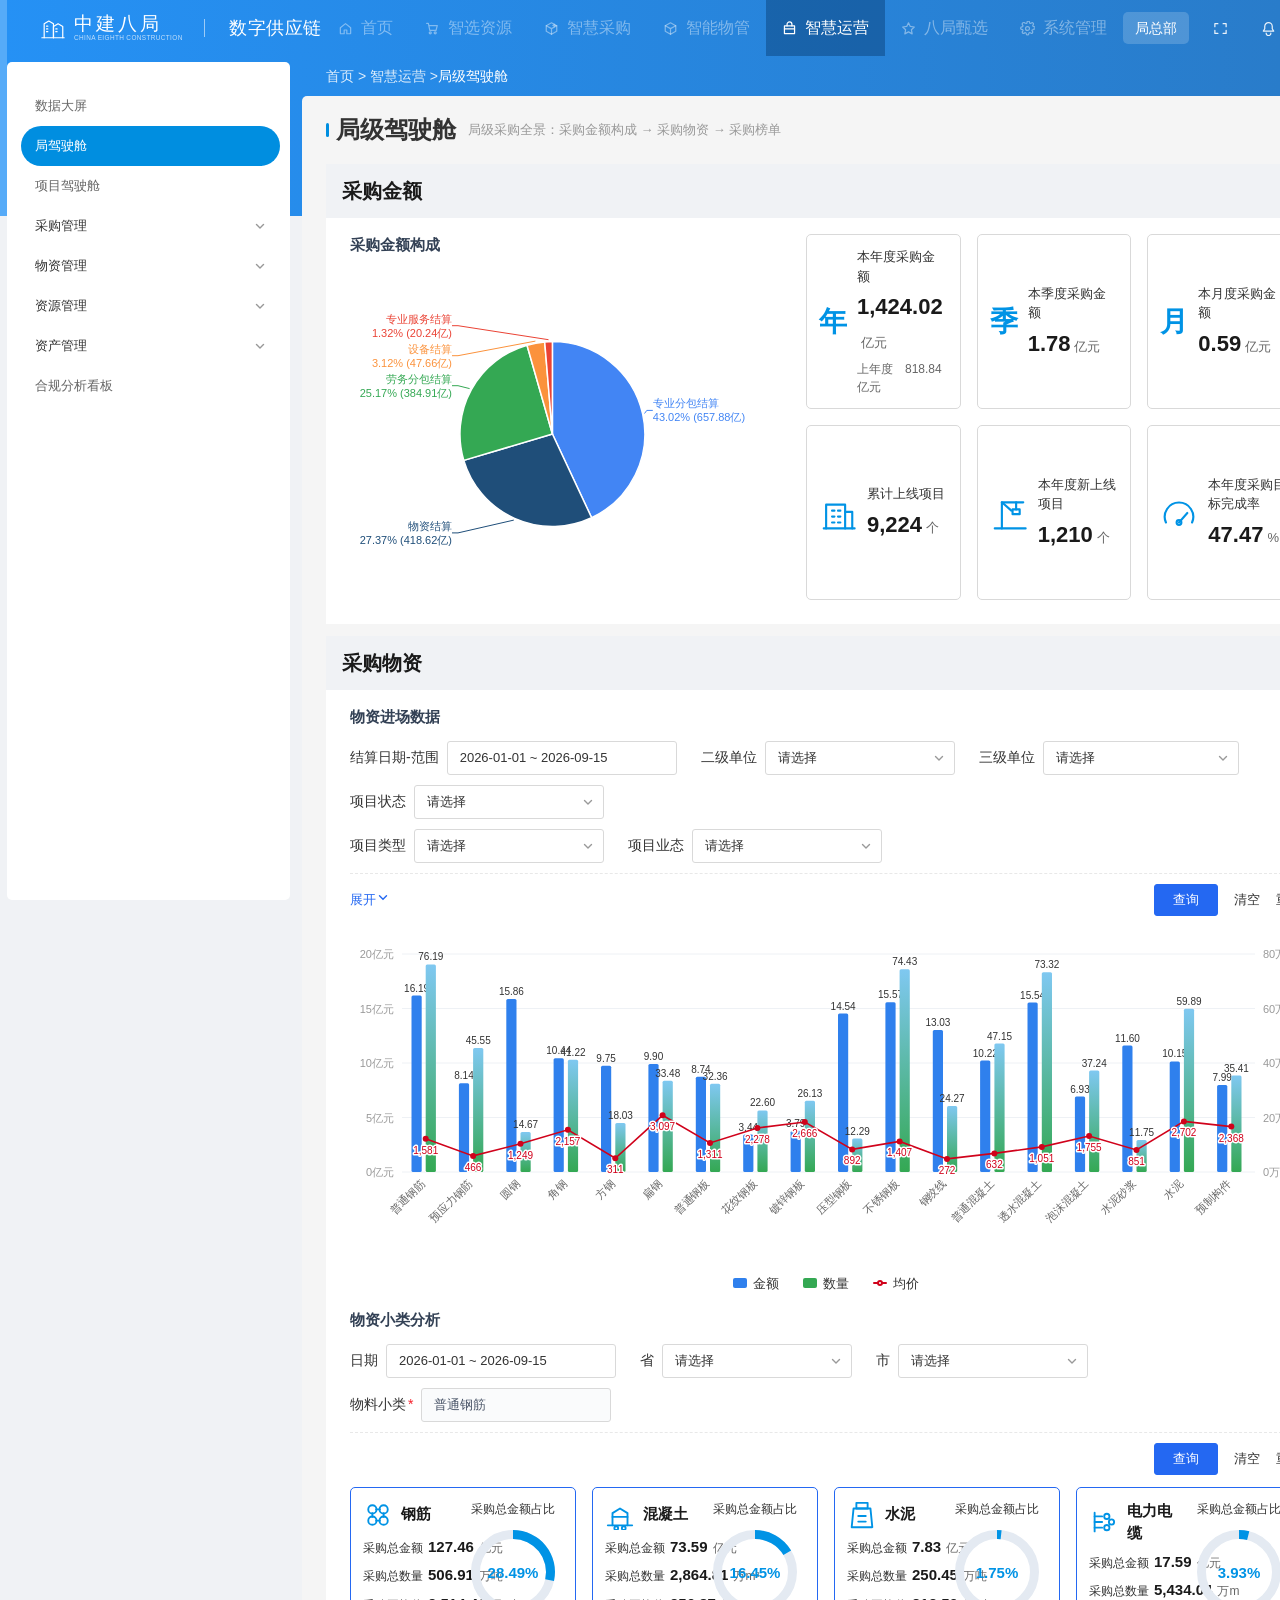
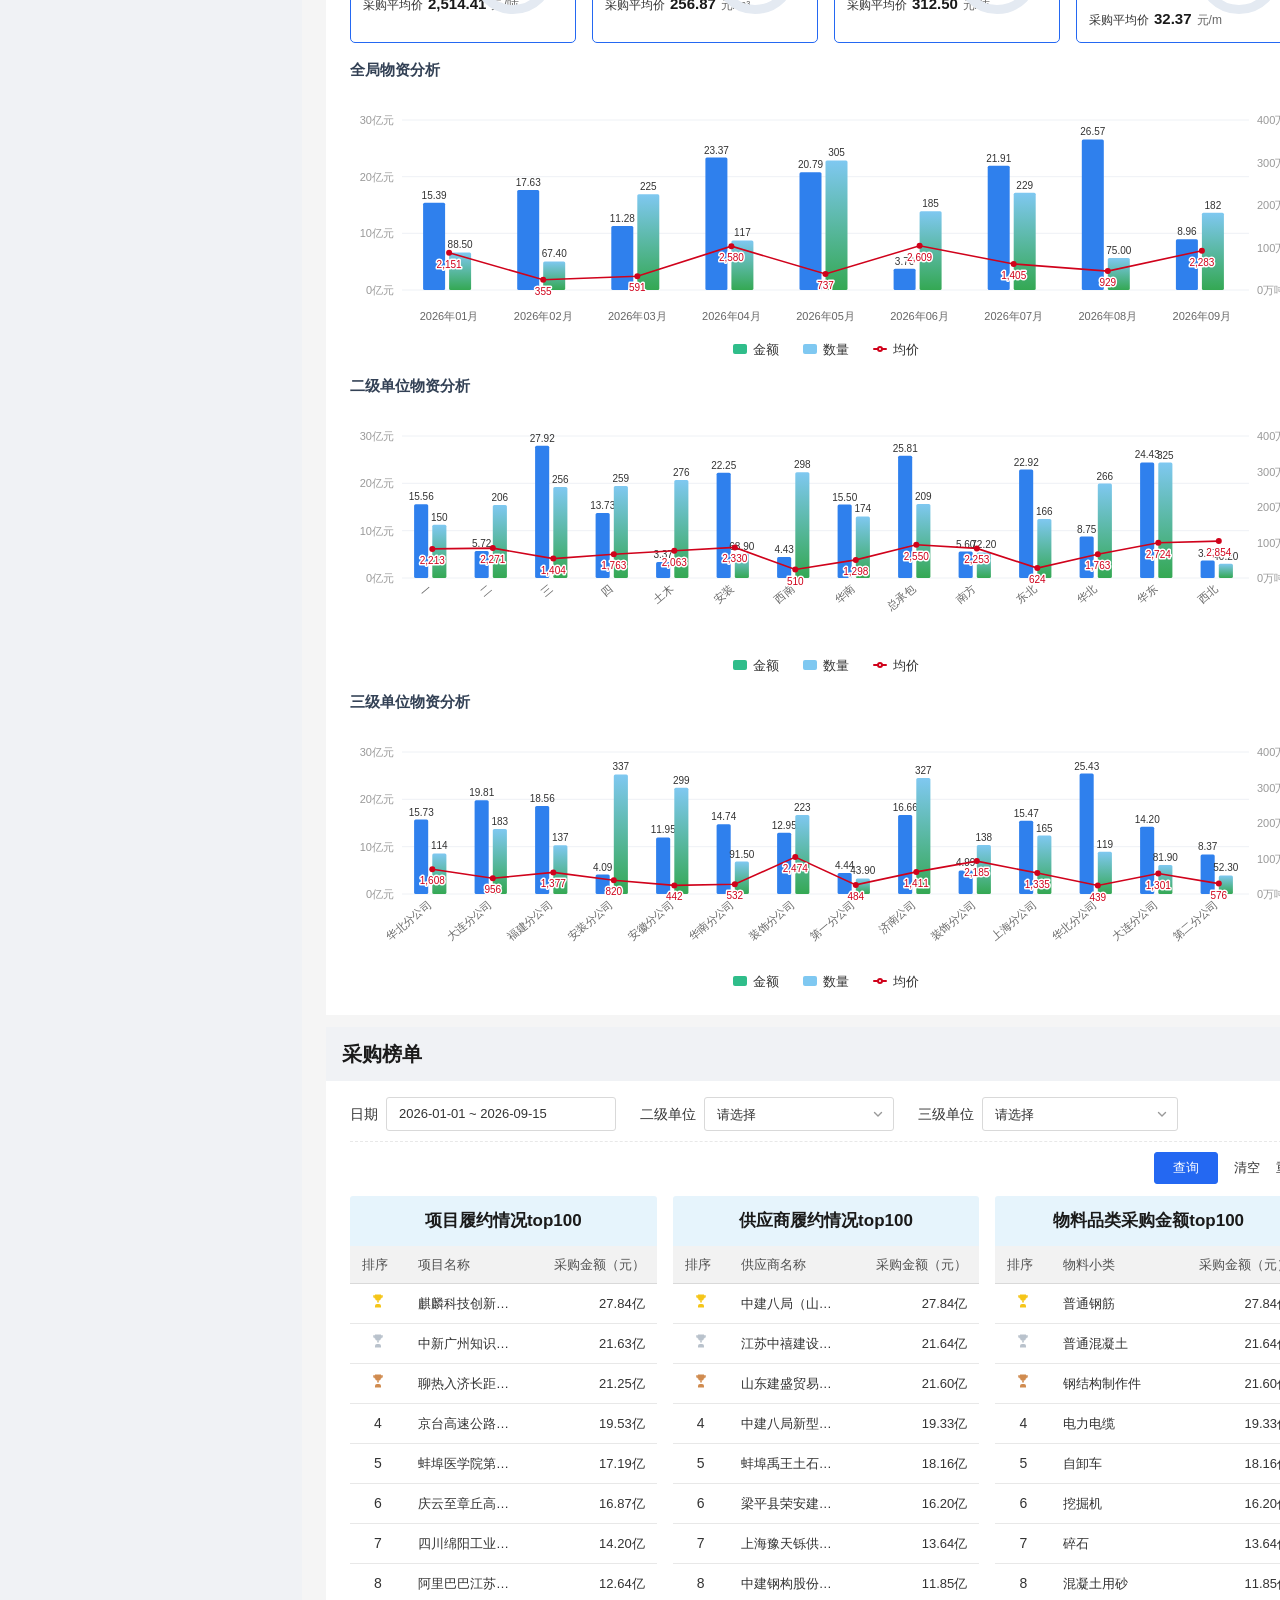
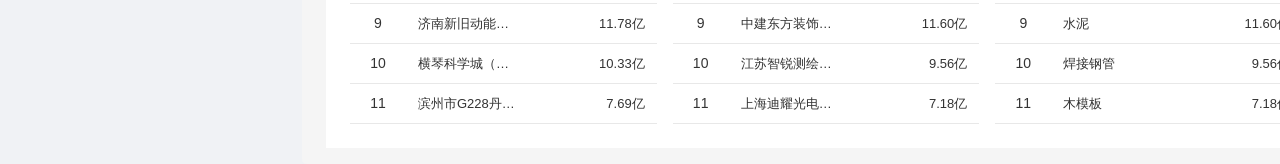
==== commit 10ce38de: "资源管理数据卡片" ====
--- a/_probe_full.html
+++ b/_probe_full.html
@@ -93,7 +93,16 @@
   <script src="js/ui.js"></script>
   <script src="js/metric-cols.js"></script>
   <script src="js/view-screen.js"></script>
+  <script src="js/view-cockpit-shared.js"></script>
   <script src="js/view-cockpit.js"></script>
+  <script src="js/view-cockpit-overview.js"></script>
+  <script src="js/view-purchase-board.js"></script>
+  <script src="js/view-material-board.js"></script>
+  <script src="js/view-material-save-model.js"></script>
+  <script src="js/view-material-save.js"></script>
+  <script src="js/view-material-idle.js"></script>
+  <script src="js/view-supplier-board.js"></script>
+  <script src="js/view-asset-board.js"></script>
   <script src="js/view-project.js"></script>
   <script src="js/view-report.js"></script>
   <script src="js/view-compliance.js"></script>
--- a/css/base.css
+++ b/css/base.css
@@ -313,25 +313,6 @@
 
 .layout-sidebar__menu { padding: 24px 10px 12px 14px; }
 
-/* 一级分组头 */
-.layout-sidebar__group-head {
-  height: 53px;
-  padding: 0 10px;
-  margin: 0 10px 0 13px;
-  border-radius: var(--radius-group);
-  display: flex;
-  align-items: center;
-  gap: 14px;
-  font-size: var(--fs-base);
-  font-weight: 350;
-  color: var(--color-text-secondary);
-  cursor: pointer;
-  transition: all var(--transition-fast);
-}
-.layout-sidebar__group-head:hover { background: var(--color-primary-bg); color: var(--color-primary); }
-.layout-sidebar__group-head--active { color: var(--color-primary); }
-.layout-sidebar__group-head__icon { width: 15px; height: 15px; flex-shrink: 0; display: grid; place-items: center; }
-
 /* 菜单项（胶囊） */
 .layout-sidebar__item {
   height: 40px;
@@ -443,21 +424,10 @@
 /* ============================================================
    通用工具类
    ============================================================ */
-.u-flex { display: flex; align-items: center; }
-.u-between { justify-content: space-between; }
-.u-gap-sm { gap: var(--sp-sm); }
-.u-gap-md { gap: var(--sp-md); }
-.u-gap-lg { gap: var(--sp-lg); }
-.u-ml-auto { margin-left: auto; }
-.u-mt-sm { margin-top: var(--sp-sm); }
 .u-mt-md { margin-top: var(--sp-md); }
 .u-mt-lg { margin-top: var(--sp-lg); }
 .u-mb-md { margin-bottom: var(--sp-md); }
 .u-mb-lg { margin-bottom: var(--sp-lg); }
 .u-muted { color: var(--color-text-secondary); }
 .u-tertiary { color: var(--color-text-tertiary); }
-.u-num { font-family: var(--font-family-number); }
-.u-nowrap { white-space: nowrap; }
 .u-hidden { display: none !important; }
-.u-danger { color: var(--color-danger); }
-.u-success { color: var(--color-success); }
--- a/css/components.css
+++ b/css/components.css
@@ -28,19 +28,6 @@
 .dsc-page__sub { font-size: var(--fs-13); color: var(--color-text-tertiary); }
 .dsc-page__actions { margin-left: auto; display: flex; align-items: center; gap: var(--sp-sm); }
 
-/* 区块标题 */
-.dsc-section { margin-bottom: var(--sp-lg); }
-.dsc-section__head {
-  display: flex; align-items: center; gap: var(--sp-md);
-  margin: 0 0 var(--sp-md); padding-left: 10px; position: relative;
-}
-.dsc-section__head::before {
-  content: ''; position: absolute; left: 0; top: 50%; transform: translateY(-50%);
-  width: 3px; height: 16px; border-radius: 2px; background: var(--color-primary);
-}
-.dsc-section__title { font-size: var(--fs-md); font-weight: var(--fw-bold); }
-.dsc-section__actions { margin-left: auto; display: flex; align-items: center; gap: var(--sp-sm); }
-
 /* ============================================================
    卡片 / 面板
    ============================================================ */
@@ -64,8 +51,6 @@
 }
 .dsc-card__extra { margin-left: auto; display: flex; align-items: center; gap: var(--sp-sm); font-size: var(--fs-13); color: var(--color-text-secondary); }
 .dsc-card__body { padding: var(--sp-lg); }
-.dsc-card__body--tight { padding: var(--sp-md); }
-.dsc-card__body--flush { padding: 0; }
 
 /* ============================================================
    按钮
@@ -84,8 +69,6 @@
 .dsc-btn--primary:hover { background: var(--color-primary-hover); border-color: var(--color-primary-hover); color: #FFF; }
 .dsc-btn--sm { height: 26px; padding: 0 var(--sp-md); font-size: var(--fs-13); }
 .dsc-btn:disabled { color: var(--color-text-disabled); border-color: var(--color-divider); cursor: not-allowed; background: #FAFAFA; }
-.dsc-btn--link { border: none; background: none; padding: 0; height: auto; color: var(--color-primary); }
-.dsc-btn--link:hover { text-decoration: underline; }
 
 /* ============================================================
    表单控件
@@ -140,11 +123,6 @@
   border-top: 1px dashed var(--color-divider);
 }
 .dsc-filter-bar__foot-right { margin-left: auto; display: flex; gap: var(--sp-sm); }
-/* 固定口径页签：明示列不可增删，替代此前的假「列设置」入口 */
-.report-page__fixed-hint {
-  align-self: center; font-size: var(--fs-sm); color: var(--color-text-tertiary);
-  padding: 0 var(--sp-sm); cursor: help;
-}
 /* 就地条件反馈（与看板 .ck-filter__hint 同语义）：常驻在展开按钮右侧 */
 .dsc-filter-bar__hint {
   font-size: var(--fs-base); color: var(--color-text-secondary);
@@ -162,19 +140,6 @@
 /* ============================================================
    分段控件 / 页签
    ============================================================ */
-.dsc-seg {
-  display: inline-flex; background: #FAFAFA;
-  border: 1px solid var(--color-border); border-radius: var(--radius-sm); overflow: hidden;
-}
-.dsc-seg__item {
-  padding: 5px 16px; font-size: var(--fs-13); color: var(--color-text-secondary);
-  cursor: pointer; user-select: none; transition: all var(--transition-fast);
-  border-right: 1px solid var(--color-border);
-}
-.dsc-seg__item:last-child { border-right: none; }
-.dsc-seg__item:hover { color: var(--color-primary); }
-.dsc-seg__item--active { background: var(--color-primary); color: #FFF; }
-
 .dsc-tabs {
   display: flex; align-items: center; gap: var(--sp-xl);
   border-bottom: 1px solid var(--color-divider); margin-bottom: var(--sp-lg);
@@ -197,42 +162,6 @@
 }
 .dsc-tabs--pill .dsc-tabs__item--active { background: var(--color-primary); border-color: var(--color-primary); color: #FFF; }
 .dsc-tabs--pill .dsc-tabs__item--active::after { display: none; }
-.dsc-tabs__badge { font-size: 12px; color: var(--color-danger); margin-left: 3px; }
-
-/* ============================================================
-   指标组合按钮（F2 核心交互）
-   ============================================================ */
-.cockpit-page__metric-chips {
-  display: flex; flex-wrap: wrap; gap: var(--sp-sm);
-  margin-bottom: var(--sp-lg);
-}
-.metric-chip {
-  position: relative;
-  display: inline-flex; align-items: center; gap: 6px;
-  height: 34px; padding: 0 14px;
-  border: 1px solid var(--color-border); border-radius: var(--radius-pill);
-  background: var(--color-white); color: var(--color-text-primary);
-  font-size: var(--fs-13); cursor: pointer; user-select: none;
-  transition: all var(--transition-fast);
-}
-.metric-chip:hover { border-color: var(--color-primary); color: var(--color-primary); }
-.metric-chip--active {
-  background: var(--color-primary); border-color: var(--color-primary);
-  color: #FFF; font-weight: var(--fw-bold);
-}
-.metric-chip__value { font-family: var(--font-family-number); font-weight: var(--fw-bold); }
-.metric-chip__badge {
-  display: inline-flex; align-items: center; height: 16px; padding: 0 5px;
-  border-radius: 8px; font-size: 11px; line-height: 1;
-  background: var(--color-danger-bg); color: var(--color-danger);
-}
-.metric-chip--active .metric-chip__badge { background: rgba(255, 255, 255, 0.28); color: #FFF; }
-.metric-chip__info {
-  width: 14px; height: 14px; border-radius: 50%;
-  border: 1px solid currentColor; font-size: 10px; line-height: 12px; text-align: center;
-  opacity: 0.6; font-style: normal;
-}
-.metric-chip__info:hover { opacity: 1; }
 
 /* 口径气泡 */
 .dsc-metric-tip {
@@ -265,18 +194,12 @@
 .dsc-kpi__unit { font-size: var(--fs-13); font-weight: var(--fw-normal); color: var(--color-text-secondary); }
 .dsc-kpi__foot { display: flex; align-items: center; gap: var(--sp-sm); margin-top: 4px; font-size: var(--fs-sm); color: var(--color-text-tertiary); }
 .dsc-kpi__value--danger { color: var(--color-danger); }
-.dsc-kpi__value--success { color: var(--color-success); }
-.dsc-kpi__value--warning { color: var(--color-warning); }
-
-.dsc-metric-grid { display: grid; gap: 1px; background: var(--color-divider); border-radius: var(--radius-sm); overflow: hidden; }
+
 .dsc-metric { background: var(--color-white); padding: var(--sp-md) var(--sp-lg); }
 .dsc-metric__label { font-size: var(--fs-13); color: var(--color-text-secondary); margin-bottom: 4px; }
-.dsc-metric__value { font-size: 20px; font-weight: var(--fw-bold); font-family: var(--font-family-number); }
-.dsc-metric__sub { font-size: 12px; color: var(--color-text-tertiary); margin-top: 2px; line-height: 1.7; }
 
 /* 可点击统计条 */
 .dsc-strip { display: grid; grid-template-columns: repeat(4, minmax(0, 1fr)); }
-.dsc-strip--5 { grid-template-columns: repeat(5, minmax(0, 1fr)); }
 .dsc-strip__cell {
   padding: var(--sp-md) var(--sp-lg);
   border-right: 1px solid var(--color-divider);
@@ -292,32 +215,8 @@
 .dsc-strip__value--danger { color: var(--color-danger); }
 
 /* ============================================================
-   排名列表 / 轮播
-   ============================================================ */
-.dsc-rank { display: flex; flex-direction: column; }
-.dsc-rank__row {
-  display: flex; align-items: center; gap: var(--sp-sm);
-  padding: 7px 6px; border-radius: var(--radius-sm); cursor: pointer;
-  transition: background var(--transition-fast);
-}
-.dsc-rank__row:hover { background: var(--color-primary-bg); }
-.dsc-rank__row--active { background: var(--color-primary-light); }
-.dsc-rank__no {
-  flex: 0 0 20px; height: 20px; line-height: 20px; text-align: center;
-  border-radius: var(--radius-sm); font-size: 12px; font-family: var(--font-family-number);
-  background: #F0F0F0; color: var(--color-text-secondary);
-}
-.dsc-rank__no--1 { background: #F5222D; color: #FFF; }
-.dsc-rank__no--2 { background: #FA8C16; color: #FFF; }
-.dsc-rank__no--3 { background: #FADB14; color: #FFF; }
-.dsc-rank__name { flex: 1 1 auto; min-width: 0; font-size: var(--fs-13); white-space: nowrap; overflow: hidden; text-overflow: ellipsis; }
-.dsc-rank__val { flex: 0 0 auto; font-family: var(--font-family-number); font-size: var(--fs-13); font-weight: var(--fw-bold); }
-.dsc-rank__val--danger { color: var(--color-danger); }
-.dsc-rank__val--masked { color: var(--color-text-disabled); letter-spacing: 2px; }
-.dsc-rank__bar { flex: 0 0 54px; height: 6px; background: #F0F0F0; border-radius: 3px; overflow: hidden; }
-.dsc-rank__bar i { display: block; height: 100%; background: linear-gradient(90deg, #69C0FF, var(--color-primary)); border-radius: 3px; }
-.dsc-rank__scroll { max-height: 340px; overflow-y: auto; }
-
+   轮播
+   ============================================================ */
 .rank-carousel { position: relative; }
 .rank-carousel__page { display: none; }
 .rank-carousel__page--active { display: block; }
@@ -360,7 +259,6 @@
 .dsc-table th.dsc-sort-desc .dsc-sort::after { content: '▼'; color: var(--color-primary); }
 .dsc-table tbody tr:hover td { background: var(--color-primary-bg); }
 .dsc-table td.dsc-num, .dsc-table th.dsc-num { text-align: right; font-family: var(--font-family-number); }
-.dsc-table td.dsc-danger { color: var(--color-danger); font-weight: var(--fw-bold); }
 .dsc-table tr.dsc-total-row td {
   background: #FFFBE6; font-weight: var(--fw-bold); color: #874D00; border-top: 1px solid #FFE58F;
 }
@@ -374,6 +272,8 @@
 /* 两级表头（采购报表总览：总采购金额 / 采购成本降低率 分组） */
 .dsc-table thead tr:nth-child(2) th { top: 40px; border-left: 1px solid var(--color-divider); }
 .dsc-table th.dsc-table__group { text-align: center; border-left: 1px solid var(--color-border); }
+/* 多值单元格：前 3 个值后接省略号，悬停 title 展示全量 */
+.dsc-table .dsc-more { margin-left: 2px; color: var(--color-primary); font-weight: 700; cursor: help; }
 .dsc-table-foot {
   display: flex; align-items: center; gap: var(--sp-md);
   padding: var(--sp-sm) var(--sp-lg); border-top: 1px solid var(--color-divider);
@@ -471,7 +371,6 @@
   display: flex; align-items: center; gap: 6px;
 }
 .org-select__opt:hover { background: var(--color-primary-bg); }
-.org-select__opt--active { background: var(--color-primary-light); color: var(--color-primary); }
 .org-select__opt small { color: var(--color-text-tertiary); font-size: 12px; }
 
 /* ============================================================
@@ -563,16 +462,6 @@
   padding: 6px 10px; border-radius: var(--radius-sm); white-space: nowrap;
   transform: translate(-50%, -100%); line-height: 1.7; display: none;
 }
-.dsc-legend {
-  display: flex; align-items: center; gap: var(--sp-lg); flex-wrap: wrap;
-  font-size: var(--fs-sm); color: var(--color-text-secondary); margin-top: var(--sp-sm);
-}
-.dsc-legend__item { display: inline-flex; align-items: center; gap: 5px; cursor: default; }
-.dsc-legend__item--clickable { cursor: pointer; padding: 2px 6px; border-radius: var(--radius-sm); }
-.dsc-legend__item--clickable:hover { background: var(--color-primary-bg); }
-.dsc-legend__item--active { background: var(--color-primary-light); color: var(--color-primary); font-weight: var(--fw-bold); }
-.dsc-legend__dot { width: 9px; height: 9px; border-radius: 2px; }
-
 /* ============================================================
    提示 / 徽标 / 空状态
    ============================================================ */
@@ -615,23 +504,14 @@
 .dsc-empty-state__desc { max-width: 520px; font-size: var(--fs-13); line-height: 1.9; color: var(--color-text-secondary); }
 .dsc-empty-state__actions { margin-top: var(--sp-sm); }
 
-.dsc-progress { height: 6px; background: #F0F0F0; border-radius: 3px; overflow: hidden; }
-.dsc-progress__bar { height: 100%; background: linear-gradient(90deg, #69C0FF, var(--color-primary)); border-radius: 3px; }
-.dsc-progress__bar--danger { background: linear-gradient(90deg, #FF7875, var(--color-danger)); }
-
 /* ============================================================
    栅格
    ============================================================ */
 .dsc-grid { display: grid; gap: var(--sp-md); }
 .dsc-grid--2 { grid-template-columns: repeat(2, minmax(0, 1fr)); }
-.dsc-grid--3 { grid-template-columns: repeat(3, minmax(0, 1fr)); }
 .dsc-grid--4 { grid-template-columns: repeat(4, minmax(0, 1fr)); }
-.dsc-grid--5 { grid-template-columns: repeat(5, minmax(0, 1fr)); }
-.dsc-grid--6 { grid-template-columns: repeat(6, minmax(0, 1fr)); }
 .dsc-grid--gap-lg { gap: var(--sp-lg); }
 @media (max-width: 1440px) {
-  .dsc-grid--6 { grid-template-columns: repeat(4, minmax(0, 1fr)); }
-  .dsc-grid--5 { grid-template-columns: repeat(4, minmax(0, 1fr)); }
   .dsc-grid--4 { grid-template-columns: repeat(3, minmax(0, 1fr)); }
 }
 
@@ -680,7 +560,6 @@
   width: 3px; height: 17px; border-radius: 2px; background: var(--color-primary);
 }
 .dsc-section-head__title { font-size: 20px; font-weight: 700; color: var(--color-text-primary); }
-.dsc-section-head__extra { margin-left: auto; font-size: 13px; color: var(--color-text-secondary); }
 
 .dsc-subhead {
   display: flex; align-items: center; gap: var(--sp-md);
@@ -718,60 +597,10 @@
 .dsc-filter-inline__item { display: inline-flex; align-items: center; gap: 6px; min-width: 0; }
 .dsc-filter-inline__label { font-size: 13px; color: var(--color-text-secondary); white-space: nowrap; }
 .dsc-filter-inline .dsc-field { height: 32px; line-height: 30px; padding: 0 10px; }
-.dsc-field--ph { color: var(--color-border); }
-
-/* 极简表（面板内小结） */
-.dsc-table--mini { font-size: 13px; }
-.dsc-table--mini td { padding: 5px 8px; border-bottom: 1px solid var(--color-divider); }
-.dsc-table--mini tr:last-child td { border-bottom: none; }
-.dsc-table--mini .is-num { text-align: right; font-variant-numeric: tabular-nums; color: var(--color-text-table); }
-
-/* 排行榜（徽标 + 名称 + 数值） */
-.cockpit-rank, .project-cockpit-rank { display: flex; flex-direction: column; min-height: 0; }
-.cockpit-rank__list { padding: 4px 0; }
-.cockpit-rank__row {
-  display: grid; grid-template-columns: 26px minmax(0, 1fr) auto;
-  align-items: center; gap: 10px; height: 38px; padding: 0 14px;
-  cursor: pointer; transition: background .15s ease;
-}
-.cockpit-rank__row:hover { background: rgba(129, 211, 248, 0.18); }
-.cockpit-rank__no {
-  width: 20px; height: 20px; border-radius: 50%; display: grid; place-items: center;
-  font-size: 12px; color: var(--color-text-secondary); background: var(--color-bg-table-header);
-}
-.cockpit-rank__no--top { background: var(--color-primary); color: #FFF; font-weight: 700; }
-.cockpit-rank__row:nth-child(1) .cockpit-rank__no--top { background: #F59A23; }
-.cockpit-rank__name {
-  font-size: 15px; color: var(--color-text-primary);
-  overflow: hidden; text-overflow: ellipsis; white-space: nowrap;
-}
-.cockpit-rank__val { font-size: 15px; color: var(--color-text-primary); font-variant-numeric: tabular-nums; }
-
+
+/* 排行榜三列容器（项目驾驶舱） */
 .cockpit-rank3 { display: grid; grid-template-columns: repeat(3, minmax(0, 1fr)); gap: var(--sp-lg); }
-.cockpit-rank3--2 { grid-template-columns: repeat(2, minmax(0, 1fr)); }
 .cockpit-rank3 .dsc-card { margin: 0; }
-
-/* 采购整体规模 */
-.cockpit-scale__row { display: flex; align-items: center; gap: 10px; height: 34px; font-size: 13px; }
-.cockpit-scale__name { color: var(--color-text-secondary); white-space: nowrap; }
-.cockpit-scale__amt { font-size: 15px; font-weight: 700; color: var(--color-text-primary); }
-.cockpit-scale__pct { color: var(--color-text-tertiary); font-size: 12px; }
-.cockpit-scale .dsc-progress { height: 8px; border-radius: 4px; background: var(--color-bg-table-header); overflow: hidden; }
-.cockpit-scale .dsc-progress i { display: block; height: 100%; background: var(--color-primary); border-radius: 4px; }
-.cockpit-scale__chart { position: relative; }
-.cockpit-scale__tab {
-  display: inline-block; margin-right: 10px; padding: 2px 10px; cursor: pointer;
-  font-size: 20px; font-weight: 700; color: var(--color-text-tertiary); border-radius: var(--radius-sm);
-}
-.cockpit-scale__tab--active { color: var(--color-primary); }
-
-/* 核心数据分析 */
-.cockpit-core__tabs { margin-bottom: var(--sp-xl); }
-.cockpit-core__metrics {
-  display: grid; grid-template-columns: repeat(6, minmax(0, 1fr));
-  gap: var(--sp-xl) var(--sp-lg); margin-bottom: var(--sp-xl);
-}
-.cockpit-core__filter { margin-bottom: var(--sp-xl); padding-bottom: var(--sp-lg); border-bottom: 1px solid var(--color-divider); }
 
 /* 招采分析四阶段 */
 .cockpit-proc { display: grid; grid-template-columns: repeat(4, minmax(0, 1fr)); gap: var(--sp-2xl); }
@@ -780,18 +609,8 @@
 .cockpit-proc__kv b { font-size: 18px; color: var(--color-primary); font-variant-numeric: tabular-nums; }
 .cockpit-proc__kv i { font-size: 12px; font-style: normal; font-weight: 400; color: var(--color-text-secondary); margin-left: 2px; }
 
-/* 各层级进场小图 */
-.cockpit-in__grid { display: grid; grid-template-columns: repeat(3, minmax(0, 1fr)); gap: var(--sp-lg); margin-top: var(--sp-lg); }
-.cockpit-in { margin: 0; }
-
-/* 蓝色表头宽表（Axure 项目驾驶舱实测 #4A90E2） */
-.dsc-table--hdr-blue thead th { background: #4A90E2; color: #FFF; border-right: 1px solid #FFF; }
-.dsc-table--hdr-blue thead th:last-child { border-right: none; }
-
 @media (max-width: 1500px) {
-  .cockpit-core__metrics { grid-template-columns: repeat(4, minmax(0, 1fr)); }
   .cockpit-rank3 { grid-template-columns: repeat(2, minmax(0, 1fr)); }
-  .cockpit-in__grid { grid-template-columns: repeat(2, minmax(0, 1fr)); }
 }
 
 /* 项目驾驶舱：项目核心指标行 */
@@ -935,7 +754,6 @@
 }
 .dsc-colgear:hover { color: var(--color-primary); border-color: var(--color-primary); }
 .dsc-colgear svg { display: block; }
-.ck-table__foot .dsc-colgear { margin-left: var(--sp-sm); }
 
 /* 分组版「设置列」（指标明细列表：基本信息 / 指标信息） */
 .dsc-column-dialog--grouped { padding: 4px 2px; }
--- a/css/cockpit.css
+++ b/css/cockpit.css
@@ -27,13 +27,13 @@
 /* 副标题比区块标题（20px）低两档，避免两级混成一片 */
 .ck-subhead__title { font-size: 15px; font-weight: 700; color: #334155; }
 /* 副标题右端的补充说明：弱化处理，避免与下一栏标题连读成一串 */
+.ck-subhead__unit { font-size: 12px; color: #8C93A0; font-weight: 400; white-space: nowrap; }
 .ck-subhead__extra { margin-left: auto; font-size: 12px; color: #8C93A0; font-weight: 400; }
 
 /* ---------- 筛选条 ---------- */
 .ck-filter { margin-bottom: var(--sp-md); }
 .ck-filter__row { display: flex; flex-wrap: wrap; align-items: center; gap: 10px var(--sp-xl); margin-bottom: 10px; }
 .ck-filter__item { display: inline-flex; align-items: center; gap: 8px; min-width: 0; }
-.ck-filter__item--blank { flex: 1 1 200px; }
 .ck-filter__label { font-size: 14px; color: #333; white-space: nowrap; }
 .ck-req { color: var(--color-danger); margin-left: 2px; font-weight: 400; }
 /* 筛选条底栏：展开/收起在左，条件反馈居中偏左，查询/清空/重置贴右下角
@@ -45,8 +45,6 @@
 .ck-filter__foot-right { margin-left: auto; display: inline-flex; align-items: center; gap: var(--sp-lg); }
 .ck-link--adv svg { transition: transform var(--transition-fast); }
 .ck-link--on svg { transform: rotate(180deg); }
-.ck-filter__note { font-size: 12px; color: #4A5568; }
-.ck-filter__actions { margin-left: auto; display: inline-flex; align-items: center; gap: var(--sp-lg); }
 .ck-filter__more { display: flex; flex-wrap: wrap; gap: 10px var(--sp-xl); padding-top: 4px; }
 .ck-filter__more[hidden] { display: none; }
 
@@ -56,7 +54,6 @@
   background: #FFF; font-size: 13px; color: #333; white-space: nowrap;
   overflow: hidden; text-overflow: ellipsis;
 }
-.ck-field--ph { color: #BFBFBF; }
 .ck-field--date { min-width: 230px; }
 /* 真控件版筛选字段：与静态框同尺寸同外观，但可点可选 */
 select.ck-field {
@@ -104,7 +101,7 @@
 .ck-amount { display: grid; grid-template-columns: minmax(0, 560px) minmax(0, 1fr); gap: var(--sp-xl); align-items: stretch; }
 .ck-amount__kpis {
   display: grid; grid-template-columns: repeat(3, minmax(0, 1fr));
-  grid-template-rows: repeat(2, minmax(0, 1fr)); gap: var(--sp-lg); align-content: stretch;
+  grid-template-rows: repeat(2, minmax(0, 1fr)); gap: var(--sp-lg); align-content: start;
 }
 .ck-bigkpi {
   display: flex; align-items: center; gap: var(--sp-md); padding: var(--sp-lg);
@@ -129,9 +126,11 @@
   border: 2px solid var(--action-blue); border-radius: 50%; background: #FFF;
 }
 .ck-legend__line--red { background: #D0021B; }
+.ck-legend__line--rose { background: #D98C8C; }
 .ck-legend__line--green { background: #17B98A; }
 .ck-legend__line--green::after { border-color: #17B98A; }
 .ck-legend__line--red::after { border-color: #D0021B; }
+.ck-legend__line--rose::after { border-color: #D98C8C; }
 
 /* ---------- 物资小类四卡 ---------- */
 .ck-matcards { display: grid; grid-template-columns: repeat(4, minmax(0, 1fr)); gap: var(--sp-lg); margin-bottom: var(--sp-lg); }
@@ -180,37 +179,37 @@
 .ck-table__danger { color: var(--color-danger); }
 .ck-table__total td { background: #F5FBFF; font-weight: 700; }
 
-/* ---------- 指标总览：8 指标卡 ---------- */
+/* ---------- 核心指标：8 指标卡 ---------- */
 .ck-metrics { display: grid; grid-template-columns: repeat(8, minmax(0, 1fr)); gap: var(--sp-lg); margin-bottom: var(--sp-lg); }
 /* 物资管理看板：6 指标卡 / 六项降本 7 卡 */
 .ck-metrics--6 { grid-template-columns: repeat(6, minmax(0, 1fr)); }
 .ck-metrics--7 { grid-template-columns: repeat(7, minmax(0, 1fr)); }
-/* 分供商管理看板：8 张指标卡排成 2 行 × 4 列 */
-.ck-metrics--4 { grid-template-columns: repeat(4, minmax(0, 1fr)); }
+/* 资源管理看板：8 张指标卡一行 */
+.ck-metrics--8 { grid-template-columns: repeat(8, minmax(0, 1fr)); }
 /* 资产管理看板：5 指标卡一行 */
 .ck-metrics--5 { grid-template-columns: repeat(5, minmax(0, 1fr)); }
-/* 闲废物资：全局合计 2 卡 */
-.ck-metrics--2 { grid-template-columns: repeat(2, minmax(0, 1fr)); }
 
 /* 闲废物资：两张宽表按列定义收口，长文本省略——auto 布局会把金额 / 时间挤出可视区 */
 .mb-idle-table .dsc-table { table-layout: fixed; }
 .mb-idle-table .dsc-table th,
 .mb-idle-table .dsc-table td { overflow: hidden; text-overflow: ellipsis; }
-.ck-metriccard--kpi { text-align: left; padding: var(--sp-lg); }
-.ck-kpi__head { display: flex; align-items: center; gap: var(--sp-sm); }
-.ck-kpi__name { font-size: 13px; color: #4A5568; }
-.ck-kpi__trend { flex: 0 0 auto; padding: 0 7px; line-height: 18px; border-radius: 9px; font-size: 12px; font-weight: 700; }
-.ck-kpi__trend--good { color: #00A870; background: #E8F8F1; }
-.ck-kpi__trend--bad { color: #D0021B; background: #FDECEE; }
-.ck-metriccard--kpi .ck-metriccard__value { margin-top: 10px; font-size: 28px; text-align: left; }
-.ck-metriccard--kpi .ck-metriccard__value span { font-size: 13px; }
-.ck-kpi__sub { margin-top: 8px; font-size: 12px; color: #8C93A0; }
-/* 分供商履约情况：左指标 + 右双轴图 */
-.ck-sbsplit { display: grid; grid-template-columns: 240px minmax(0, 1fr); gap: var(--sp-xxl); align-items: start; margin-top: var(--sp-lg); }
-.ck-sbstat__label { font-size: 13px; color: #4A5568; margin-bottom: 6px; }
-.ck-sbstat__big { margin-top: var(--sp-xl); font-size: 13px; color: #4A5568; }
-.ck-sbstat__big b { font-size: 30px; font-weight: 700; color: var(--data-blue); margin: 0 4px; font-variant-numeric: tabular-nums; }
-.ck-sbmain { min-width: 0; }
+/* 资源管理看板：8 卡一行，数值在上、名称 / 上年度在下（对齐《资源管理看板卡片布局》）。
+   卡片按图片比例取「高 ≈ 宽 × 0.8」：内容竖向居中，三行之间的留白由图片的疏朗版式决定，
+   不用内边距堆高度——名称换行时靠 flex 居中仍然对齐 */
+.ck-metriccard.ck-metriccard--kpirow {
+  display: flex; flex-direction: column; align-items: center; justify-content: center;
+  min-height: 124px; padding: 16px 12px; text-align: center;
+}
+.ck-metriccard--kpirow .ck-metriccard__value {
+  margin-top: 0; font-size: 26px; text-align: center; line-height: 1.15; white-space: nowrap;
+}
+.ck-metriccard--kpirow .ck-metriccard__value span { font-size: 13px; margin-left: 3px; }
+.ck-metriccard--kpirow .ck-kpi__name { margin-top: 10px; font-size: 12px; color: #4A5568; line-height: 1.3; }
+.ck-metriccard--kpirow .ck-kpi__sub { margin-top: 5px; font-size: 11px; color: #8C93A0; line-height: 1.3; }
+/* 宽屏：卡宽随之变大，高度同步追上图片比例，避免拉成扁平长条 */
+@media (min-width: 1800px) {
+  .ck-metriccard.ck-metriccard--kpirow { min-height: 140px; }
+}
 /* 相关报表条 */
 .dsc-relbar { display: flex; align-items: center; gap: var(--sp-md); flex-wrap: wrap; }
 .dsc-relbar__label { font-size: 13px; font-weight: 700; color: #334155; }
@@ -218,9 +217,6 @@
 /* 卡片点击跳转后的目标区块闪一下，让用户确认落点 */
 @keyframes ckSecFlash { 0%,100% { box-shadow: none; } 30% { box-shadow: 0 0 0 2px rgba(36,104,242,.45); } }
 .ck-sec--flash { animation: ckSecFlash 1.2s ease; }
-/* 居中结论行（如「分供商使用率：30.7%」） */
-.ck-statline { margin: var(--sp-sm) 0 var(--sp-md); text-align: center; font-size: 15px; color: #4A5568; }
-.ck-statline b { font-size: 20px; color: var(--data-blue); font-weight: 700; }
 .ck-metriccard {
   padding: var(--sp-lg) var(--sp-md); text-align: center; cursor: pointer;
   background: linear-gradient(180deg, #F0F6FF 0%, #E7F1FF 100%);
@@ -240,7 +236,6 @@
 .ck-metriccard--stat .ck-metriccard__label { margin: 0 0 10px; font-size: 13px; color: #4A5568; }
 .ck-metriccard--stat .ck-metriccard__value { font-size: 24px; }
 .ck-metriccard--stat .ck-metriccard__value span { font-size: 12px; }   /* 值:单位 保持 2:1 */
-.ck-metriccard__sub { margin-top: 8px; font-size: 13px; color: #4A5568; }
 
 /* ---------- 指标页签 ---------- */
 .ck-tabsrow {
@@ -309,311 +304,15 @@
   .ck-board__title { font-size: 17px; }
 }
 
-* ============================================================
-   F2 局驾驶舱 · 截图基准版式
-   区块 = 浅灰标题带 + 白色卡片体；筛选条多列；指标卡浅蓝渐变
-   截图实测：操作蓝 #2468F2、数据蓝 #087CFF、卡头蓝 #0093E5
-   ============================================================ */
-.ck-view { display: flex; flex-direction: column; }
-
-/* ---------- 区块 ---------- */
-.ck-sec { margin-bottom: var(--sp-md); }
-.ck-sec:last-child { margin-bottom: 0; }
-.ck-sec__head {
-  display: flex; align-items: center; gap: var(--sp-md);
-  padding: 12px var(--sp-lg); background: var(--color-bg-page);
-}
-.ck-sec__title { font-size: 20px; font-weight: 700; color: #1A1A1A; }
-.ck-sec__collapse {
-  margin-left: auto; border: 0; background: transparent; color: var(--color-text-tertiary);
-  cursor: pointer; padding: 4px; line-height: 0; transition: transform var(--transition-fast);
-}
-.ck-sec__collapse:hover { color: var(--action-blue); }
-.ck-sec--collapsed .ck-sec__collapse { transform: rotate(180deg); }
-.ck-sec--collapsed .ck-sec__body { display: none; }
-.ck-sec__body { background: #FFF; padding: var(--sp-lg) var(--sp-xl) var(--sp-xl); }
-
-.ck-subhead { display: flex; align-items: center; gap: var(--sp-md); margin: var(--sp-lg) 0 var(--sp-md); }
-.ck-subhead:first-child { margin-top: 0; }
-/* 副标题比区块标题（20px）低两档，避免两级混成一片 */
-.ck-subhead__title { font-size: 15px; font-weight: 700; color: #334155; }
-/* 副标题右端的补充说明：弱化处理，避免与下一栏标题连读成一串 */
-.ck-subhead__extra { margin-left: auto; font-size: 12px; color: #8C93A0; font-weight: 400; }
-
-/* ---------- 筛选条 ---------- */
-.ck-filter { margin-bottom: var(--sp-md); }
-.ck-filter__row { display: flex; flex-wrap: wrap; align-items: center; gap: 10px var(--sp-xl); margin-bottom: 10px; }
-.ck-filter__item { display: inline-flex; align-items: center; gap: 8px; min-width: 0; }
-.ck-filter__item--blank { flex: 1 1 200px; }
-.ck-filter__label { font-size: 14px; color: #333; white-space: nowrap; }
-.ck-req { color: var(--color-danger); margin-left: 2px; font-weight: 400; }
-/* 筛选条底栏：展开/收起在左，条件反馈居中偏左，查询/清空/重置贴右下角
-   （此前操作按钮塞在最后一行字段之间，展开后位置还会被「更多条件」挤走） */
-.ck-filter__foot {
-  display: flex; align-items: center; gap: var(--sp-lg);
-  margin-top: 2px; padding-top: 10px; border-top: 1px dashed var(--color-divider);
-}
-.ck-filter__foot-right { margin-left: auto; display: inline-flex; align-items: center; gap: var(--sp-lg); }
-.ck-link--adv svg { transition: transform var(--transition-fast); }
-.ck-link--on svg { transform: rotate(180deg); }
-.ck-filter__note { font-size: 12px; color: #4A5568; }
-.ck-filter__actions { margin-left: auto; display: inline-flex; align-items: center; gap: var(--sp-lg); }
-.ck-filter__more { display: flex; flex-wrap: wrap; gap: 10px var(--sp-xl); padding-top: 4px; }
-.ck-filter__more[hidden] { display: none; }
-
-.ck-field {
-  display: inline-flex; align-items: center; height: 34px; padding: 0 12px; min-width: 190px;
-  border: 1px solid var(--color-border-light); border-radius: var(--radius-sm);
-  background: #FFF; font-size: 13px; color: #333; white-space: nowrap;
-  overflow: hidden; text-overflow: ellipsis;
-}
-.ck-field--ph { color: #BFBFBF; }
-.ck-field--date { min-width: 230px; }
-/* 真控件版筛选字段：与静态框同尺寸同外观，但可点可选 */
-select.ck-field {
-  min-width: 190px; cursor: pointer; padding-right: 26px;
-  appearance: none; -webkit-appearance: none;
-  background-image: url("data:image/svg+xml;utf8,<svg xmlns='http://www.w3.org/2000/svg' width='12' height='12' viewBox='0 0 12 12'><path d='M2.5 4.5 6 8l3.5-3.5' fill='none' stroke='%23999' stroke-width='1.4' stroke-linecap='round' stroke-linejoin='round'/></svg>");
-  background-repeat: no-repeat; background-position: right 9px center;
-}
-input.ck-field { display: inline-block; min-width: 190px; }
-.ck-field--select:focus, .ck-field--input:focus { outline: none; border-color: var(--action-blue); }
-/* 只读展示值（如物料小类，由上方卡片联动决定）：非输入框样式，避免误认成能填 */
-.ck-field--ro { background: #FAFBFC; color: #4A5568; cursor: default; }
-.ck-info {
-  display: inline-grid; place-items: center; width: 13px; height: 13px; margin-left: 4px;
-  border-radius: 50%; background: #CBD5E1; color: #FFF; font-size: 9px; font-style: normal;
-  cursor: help; vertical-align: middle;
-}
-.ck-info:hover { background: var(--action-blue); }
-/* 筛选结果就地反馈 */
-.ck-filter__hint { margin-right: auto; font-size: 12px; color: #4A5568; }
-.ck-grain {
-  display: inline-flex; align-items: center; justify-content: space-between; gap: 6px;
-  height: 34px; padding: 0 10px; width: 62px;
-  border: 1px solid var(--color-border-light); border-radius: var(--radius-sm);
-  font-size: 13px; color: #333; cursor: pointer;
-}
-.ck-grain:hover { border-color: var(--action-blue); color: var(--action-blue); }
-
-.ck-btn {
-  height: 32px; padding: 0 18px; border-radius: var(--radius-sm);
-  border: 1px solid var(--color-border-light); background: #FFF; color: #333;
-  font-size: 13px; cursor: pointer;
-}
-.ck-btn:hover { border-color: var(--action-blue); color: var(--action-blue); }
-.ck-btn--primary { background: var(--action-blue); border-color: var(--action-blue); color: #FFF; }
-.ck-btn--primary:hover { background: var(--action-blue-hover); color: #FFF; }
-.ck-link { border: 0; background: transparent; color: #333; font-size: 13px; cursor: pointer; padding: 0; }
-.ck-link:hover { color: var(--action-blue); }
-.ck-link--adv { color: var(--action-blue); }
-.ck-link--on { font-weight: 700; }
-
-/* ---------- 采购金额：饼图 + 6 KPI 卡 ---------- */
-.ck-amount { display: grid; grid-template-columns: minmax(0, 560px) minmax(0, 1fr); gap: var(--sp-xl); }
-.ck-amount__kpis { display: grid; grid-template-columns: repeat(3, minmax(0, 1fr)); gap: var(--sp-lg); align-content: start; }
-.ck-bigkpi {
-  display: flex; align-items: center; gap: var(--sp-md); padding: var(--sp-lg);
-  background: #FFF; border: 1px solid var(--color-border-light); border-radius: var(--radius-md);
-  box-shadow: var(--shadow-sm);
-}
-.ck-bigkpi__icon { flex: 0 0 auto; color: var(--card-head-blue); display: grid; place-items: center; }
-.ck-bigkpi__glyph { font-size: 34px; font-weight: 700; line-height: 1; color: var(--card-head-blue); }
-.ck-bigkpi__main { min-width: 0; }
-.ck-bigkpi__label { font-size: 15px; color: #333; }
-.ck-bigkpi__value { margin-top: 4px; font-size: 27px; font-weight: 700; color: #1A1A1A; font-variant-numeric: tabular-nums; }
-.ck-bigkpi__value span { font-size: 13px; font-weight: 400; color: var(--color-text-secondary); margin-left: 4px; }
-.ck-bigkpi__sub { margin-top: 4px; font-size: 12px; color: var(--color-text-secondary); }
-
-/* ---------- 图例 ---------- */
-.ck-legend { display: flex; justify-content: center; gap: var(--sp-xl); margin-top: 6px; font-size: 13px; color: #333; }
-.ck-legend span { display: inline-flex; align-items: center; gap: 6px; }
-.ck-legend i { width: 14px; height: 10px; border-radius: 2px; display: inline-block; }
-.ck-legend__line { width: 14px !important; height: 2px !important; background: var(--action-blue); position: relative; }
-.ck-legend__line::after {
-  content: ""; position: absolute; left: 4px; top: -2px; width: 6px; height: 6px;
-  border: 2px solid var(--action-blue); border-radius: 50%; background: #FFF;
-}
-.ck-legend__line--red { background: #D0021B; }
-.ck-legend__line--green { background: #17B98A; }
-.ck-legend__line--green::after { border-color: #17B98A; }
-.ck-legend__line--red::after { border-color: #D0021B; }
-
-/* ---------- 物资小类四卡 ---------- */
-.ck-matcards { display: grid; grid-template-columns: repeat(4, minmax(0, 1fr)); gap: var(--sp-lg); margin-bottom: var(--sp-lg); }
-.ck-matcard {
-  display: grid; grid-template-columns: minmax(0, 1fr) auto; gap: var(--sp-md);
-  padding: var(--sp-lg); background: #FFF;
-  border: 1px solid var(--action-blue); border-radius: var(--radius-md); cursor: pointer;
-  transition: box-shadow var(--transition-fast);
-}
-.ck-matcard:hover { box-shadow: var(--shadow-md); }
-.ck-matcard--active { background: #F5FAFF; box-shadow: var(--shadow-sm); }
-.ck-matcard__head { display: flex; align-items: center; gap: 8px; margin-bottom: 10px; }
-.ck-matcard__icon { color: var(--card-head-blue); display: grid; place-items: center; }
-.ck-matcard__name { font-size: 16px; font-weight: 700; color: #1A1A1A; }
-.ck-matcard__row { display: flex; align-items: baseline; gap: 5px; margin-top: 8px; font-size: 13px; color: #333; white-space: nowrap; }
-.ck-matcard__row span { flex: 0 0 auto; }
-.ck-matcard__row b { font-size: 17px; color: #1A1A1A; font-variant-numeric: tabular-nums; }
-.ck-matcard__row i { font-style: normal; font-size: 12px; color: var(--color-text-secondary); }
-.ck-matcard__right { display: flex; flex-direction: column; align-items: center; gap: 4px; }
-.ck-matcard__pctlabel { font-size: 12px; color: #333; white-space: nowrap; }
-
-/* ---------- 采购榜单三栏 ---------- */
-.ck-board { display: grid; grid-template-columns: repeat(3, minmax(0, 1fr)); gap: var(--sp-xl); }
-.ck-board__col { min-width: 0; }
-.ck-board__title {
-  padding: 12px; text-align: center; font-size: 19px; font-weight: 700; color: #1A1A1A;
-  background: var(--color-primary-light); border-radius: var(--radius-sm) var(--radius-sm) 0 0;
-}
-.ck-medal { display: inline-grid; place-items: center; }
-.ck-medal__no { font-size: 14px; color: #333; }
-
-/* ---------- 表格 ---------- */
-.ck-table { width: 100%; border-collapse: collapse; font-size: 14px; }
-.ck-table th, .ck-table td { padding: 0 12px; height: 38px; }
-.ck-table thead th {
-  background: var(--color-bg-table-header); color: #505050; font-weight: 400;
-  border-bottom: 1px solid var(--color-border-light); text-align: left;
-}
-.ck-table td { border-bottom: 1px solid var(--color-divider); color: #333; }
-.ck-table tbody tr:hover td { background: #F5FBFF; }
-.ck-table .is-num { text-align: right; font-variant-numeric: tabular-nums; }
-.ck-table .is-center { text-align: center; }
-.ck-table__name { overflow: hidden; text-overflow: ellipsis; white-space: nowrap; max-width: 0; }
-.ck-table--board { table-layout: fixed; }
-.ck-table--board td { height: 40px; }
-.ck-table__danger { color: var(--color-danger); }
-.ck-table__total td { background: #F5FBFF; font-weight: 700; }
-
-/* ---------- 指标总览：8 指标卡 ---------- */
-.ck-metrics { display: grid; grid-template-columns: repeat(8, minmax(0, 1fr)); gap: var(--sp-lg); margin-bottom: var(--sp-lg); }
-/* 物资管理看板：6 指标卡 / 六项降本 7 卡 */
-.ck-metrics--6 { grid-template-columns: repeat(6, minmax(0, 1fr)); }
-.ck-metrics--7 { grid-template-columns: repeat(7, minmax(0, 1fr)); }
-/* 分供商管理看板：8 张指标卡排成 2 行 × 4 列 */
-.ck-metrics--4 { grid-template-columns: repeat(4, minmax(0, 1fr)); }
-/* 资产管理看板：5 指标卡一行 */
-.ck-metrics--5 { grid-template-columns: repeat(5, minmax(0, 1fr)); }
-/* 闲废物资：全局合计 2 卡 */
-.ck-metrics--2 { grid-template-columns: repeat(2, minmax(0, 1fr)); }
-
-/* 闲废物资：两张宽表按列定义收口，长文本省略——auto 布局会把金额 / 时间挤出可视区 */
-.mb-idle-table .dsc-table { table-layout: fixed; }
-.mb-idle-table .dsc-table th,
-.mb-idle-table .dsc-table td { overflow: hidden; text-overflow: ellipsis; }
-.ck-metriccard--kpi { text-align: left; padding: var(--sp-lg); }
-.ck-kpi__head { display: flex; align-items: center; gap: var(--sp-sm); }
-.ck-kpi__name { font-size: 13px; color: #4A5568; }
-.ck-kpi__trend { flex: 0 0 auto; padding: 0 7px; line-height: 18px; border-radius: 9px; font-size: 12px; font-weight: 700; }
-.ck-kpi__trend--good { color: #00A870; background: #E8F8F1; }
-.ck-kpi__trend--bad { color: #D0021B; background: #FDECEE; }
-.ck-metriccard--kpi .ck-metriccard__value { margin-top: 10px; font-size: 28px; text-align: left; }
-.ck-metriccard--kpi .ck-metriccard__value span { font-size: 13px; }
-.ck-kpi__sub { margin-top: 8px; font-size: 12px; color: #8C93A0; }
-/* 分供商履约情况：左指标 + 右双轴图 */
-.ck-sbsplit { display: grid; grid-template-columns: 240px minmax(0, 1fr); gap: var(--sp-xxl); align-items: start; margin-top: var(--sp-lg); }
-.ck-sbstat__label { font-size: 13px; color: #4A5568; margin-bottom: 6px; }
-.ck-sbstat__big { margin-top: var(--sp-xl); font-size: 13px; color: #4A5568; }
-.ck-sbstat__big b { font-size: 30px; font-weight: 700; color: var(--data-blue); margin: 0 4px; font-variant-numeric: tabular-nums; }
-.ck-sbmain { min-width: 0; }
-/* 相关报表条 */
-.dsc-relbar { display: flex; align-items: center; gap: var(--sp-md); flex-wrap: wrap; }
-.dsc-relbar__label { font-size: 13px; font-weight: 700; color: #334155; }
-.dsc-relbar__hint { margin-left: auto; font-size: 12px; color: #8C93A0; }
-/* 卡片点击跳转后的目标区块闪一下，让用户确认落点 */
-@keyframes ckSecFlash { 0%,100% { box-shadow: none; } 30% { box-shadow: 0 0 0 2px rgba(36,104,242,.45); } }
-.ck-sec--flash { animation: ckSecFlash 1.2s ease; }
-/* 居中结论行（如「分供商使用率：30.7%」） */
-.ck-statline { margin: var(--sp-sm) 0 var(--sp-md); text-align: center; font-size: 15px; color: #4A5568; }
-.ck-statline b { font-size: 20px; color: var(--data-blue); font-weight: 700; }
-.ck-metriccard {
-  padding: var(--sp-lg) var(--sp-md); text-align: center; cursor: pointer;
-  background: linear-gradient(180deg, #F0F6FF 0%, #E7F1FF 100%);
-  border: 1px solid #D5E2FD; border-radius: var(--radius-lg);
-  transition: box-shadow var(--transition-fast), border-color var(--transition-fast);
-}
-.ck-metriccard:hover { box-shadow: var(--shadow-md); }
-.ck-metriccard--active { border-color: var(--action-blue); box-shadow: inset 0 0 0 1px var(--action-blue); }
-.ck-metriccard__value {
-  font-size: 30px; font-weight: 700; color: var(--data-blue); line-height: 1.15;
-  font-variant-numeric: tabular-nums;
-}
-.ck-metriccard__value span { font-size: 15px; font-weight: 400; margin-left: 2px; }
-.ck-metriccard__label { margin-top: 8px; font-size: 14px; color: #4A5568; }
-/* 名称在上、数值居中、比率在下的统计卡（物资管理看板「六项降本」） */
-.ck-metriccard--stat { text-align: left; }
-.ck-metriccard--stat .ck-metriccard__label { margin: 0 0 10px; font-size: 13px; color: #4A5568; }
-.ck-metriccard--stat .ck-metriccard__value { font-size: 24px; }
-.ck-metriccard--stat .ck-metriccard__value span { font-size: 12px; }   /* 值:单位 保持 2:1 */
-.ck-metriccard__sub { margin-top: 8px; font-size: 13px; color: #4A5568; }
-
-/* ---------- 指标页签 ---------- */
-.ck-tabsrow {
-  display: flex; flex-wrap: wrap; align-items: center; gap: var(--sp-xl);
-  border-bottom: 2px solid var(--color-divider); margin-bottom: var(--sp-lg); padding: 0 4px;
-}
-/* 指标页签：常态不加粗，选中才加粗——此前 8 个页签全 700，视觉重量盖过它所控制的图表标题 */
-.ck-tab {
-  position: relative; padding: 10px 2px; font-size: 16px; font-weight: 400; color: #1A1A1A;
-  cursor: pointer; white-space: nowrap;
-}
-.ck-tab:hover { color: var(--action-blue); }
-.ck-tab--active { color: var(--action-blue); font-weight: 700; }
-.ck-tab--active::after {
-  content: ""; position: absolute; left: 0; right: 0; bottom: -2px; height: 3px;
-  background: var(--action-blue); border-radius: 2px;
-}
-.ck-filter--panel { padding-top: var(--sp-lg); }
-
-/* ---------- 招采分析 ---------- */
-.ck-prockpis { display: grid; grid-template-columns: repeat(4, minmax(0, 1fr)); gap: var(--sp-xl); margin: var(--sp-xl) 0; }
-.ck-prockpi { display: flex; align-items: center; gap: var(--sp-lg); }
-.ck-prockpi__icon { flex: 0 0 auto; color: var(--card-head-blue); display: grid; place-items: center; }
-.ck-prockpi__main { display: flex; flex-direction: column; gap: 4px; min-width: 0; }
-.ck-prockpi__label { font-size: 16px; font-weight: 700; color: #1A1A1A; }
-.ck-prockpi__value { font-size: 25px; font-weight: 700; color: var(--data-blue); font-variant-numeric: tabular-nums; }
-.ck-prockpi__value i { font-style: normal; font-size: 14px; font-weight: 400; margin-left: 3px; }
-
-.ck-stages { display: grid; grid-template-columns: repeat(6, minmax(0, 1fr)); gap: var(--sp-md); }
-.ck-stage { border: 1px solid var(--color-border-light); border-radius: var(--radius-sm); overflow: hidden; background: #FFF; }
-.ck-stage__head {
-  height: 38px; display: grid; place-items: center;
-  background: var(--card-head-blue); color: #FFF; font-size: 16px; font-weight: 700;
-}
-.ck-stage__value {
-  height: 46px; display: grid; place-items: center;
-  font-size: 20px; font-weight: 700; color: #1A1A1A; font-variant-numeric: tabular-nums;
-}
-.ck-stage__chart { padding: 0 4px 4px; }
-
-/* 窄屏：只压缩尺寸与字号，保持与截图一致的栏数（列数不减少） */
-@media (max-width: 1700px) {
-  .ck-amount { grid-template-columns: minmax(0, 440px) minmax(0, 1fr); gap: var(--sp-lg); }
-  .ck-board { gap: var(--sp-lg); }
-  .ck-matcard { padding: var(--sp-md); gap: 10px; }
-  .ck-matcard__row { font-size: 12px; margin-top: 6px; }
-  .ck-matcard__row b { font-size: 15px; }
-  .ck-matcard__name { font-size: 15px; }
-  .ck-matcard__head { margin-bottom: 6px; }
-  .ck-bigkpi { padding: var(--sp-md); gap: 10px; }
-  .ck-bigkpi__icon svg { width: 38px; height: 38px; }
-  .ck-bigkpi__glyph { font-size: 28px; }
-  .ck-bigkpi__label { font-size: 13px; }
-  .ck-bigkpi__value { font-size: 22px; }
-  .ck-metrics { gap: var(--sp-md); }
-  .ck-metriccard { padding: var(--sp-md) var(--sp-sm); }
-  .ck-metriccard__value { font-size: 25px; }
-  .ck-metriccard__label { font-size: 13px; }
-  .ck-tab { font-size: 15px; }
-  .ck-prockpi__value { font-size: 21px; }
-  .ck-prockpi__label { font-size: 14px; }
-  .ck-prockpi__icon svg { width: 42px; height: 42px; }
-  .ck-stage__head { font-size: 14px; }
-  .ck-stage__value { font-size: 18px; }
-  .ck-table { font-size: 13px; }
-  .ck-board__title { font-size: 17px; }
-}
+/* 1360 最低宽度：8 卡一行时压缩字号与内边距，数值不换行 */
+@media (max-width: 1500px) {
+  .ck-metriccard.ck-metriccard--kpirow { min-height: 114px; padding: 14px 6px; }
+  .ck-metriccard--kpirow .ck-metriccard__value { font-size: 21px; }
+  .ck-metriccard--kpirow .ck-metriccard__value span { font-size: 11px; }
+  .ck-metriccard--kpirow .ck-kpi__name { margin-top: 8px; font-size: 11px; }
+  .ck-metriccard--kpirow .ck-kpi__sub { margin-top: 4px; font-size: 10px; }
+}
+
 
 /* 看板 → 报表：单位名的下钻入口（短名 + 法定全称两行，与报表页同一表达） */
 .ck-table__unit { color: var(--color-primary); cursor: pointer; }
@@ -661,22 +360,14 @@
 
 /* P0-1：指标卡跳转落点 —— 顶栏 56 + 面包屑 40 固定，滚动后给区块留出这段高度 */
 .ck-sec { scroll-margin-top: 104px; }
-/* P0-3：履约额阈值改为静态口径展示（原输入框无联动，已移除） */
-.ck-sbstat__fixed {
-  display: inline-flex; align-items: center; height: 34px; padding: 0 14px;
-  border: 1px solid var(--color-border-light); border-radius: var(--radius-sm);
-  background: #F7F9FC; font-size: 15px; font-weight: 700; color: #334155;
-  font-variant-numeric: tabular-nums;
-}
-.ck-sbstat__note { margin-top: 8px; font-size: 12px; color: #8C93A0; line-height: 1.5; }
-
 /* 使用率数值：与子标题同一行、贴左栏右缘（标题已说明含义，只显示数值） */
 .dsc-split .ck-subhead__extra--rate {
   margin-left: auto; line-height: 22px;
-  display: inline-flex; align-items: center; height: 22px;   /* 高度不超过标题行，避免把标题行撑高导致两图错位 */
-}
+  display: inline-flex; align-items: center; gap: 6px; height: 22px;   /* 高度不超过标题行，避免把标题行撑高导致两图错位 */
+}
+.ck-subhead__extra--rate .ck-subhead__rate-label { font-size: 12px; color: #8C93A0; font-weight: 400; }
 .ck-subhead__extra--rate b {
-  font-size: 20px; font-weight: 700; color: var(--data-blue);
+  font-size: 15px; font-weight: 700; color: var(--data-blue);
   font-variant-numeric: tabular-nums;
 }
 
@@ -689,11 +380,6 @@
 }
 .ck-daterange input.ck-field--date:focus { outline: none; border-color: var(--action-blue); }
 .ck-daterange__sep { color: var(--color-text-tertiary); }
-/* P1-8：筛选条作用域徽标（看板筛选 / 明细筛选），避免两条筛选条各管哪块说不清 */
-.ck-filter__scope {
-  flex: 0 0 auto; padding: 0 9px; line-height: 20px; border-radius: 10px;
-  font-size: 12px; color: var(--action-blue); background: rgba(36, 104, 242, .08);
-}
 /* 明细筛出 0 行时的表内空态（不整页空态，保留筛选条以便调整条件） */
 .ck-table__empty { padding: 48px 0; text-align: center; font-size: 13px; color: #8C93A0; }
 
@@ -715,3 +401,43 @@
   border-radius: 3px; font-size: 11px; font-weight: 600; color: #B26A00;
   background: #FFF4E5; border: 1px solid #FFD8A8; vertical-align: 1px;
 }
+/* 分供商履约情况：统计横向置顶 + 全宽双轴图；字段名与值同行左右排布 */
+.ck-perfhead { display: flex; align-items: center; gap: var(--sp-xxl); flex-wrap: wrap; margin: 0 0 var(--sp-lg); }
+.ck-perfhead__item { display: flex; align-items: center; gap: 10px; }
+.ck-perfhead__label { display: inline-flex; align-items: center; font-size: 13px; color: #4A5568; white-space: nowrap; }
+.ck-perfhead__inputwrap { display: inline-flex; align-items: center; gap: 6px; }
+.ck-perfhead__inputwrap .ck-field { width: 120px; height: 34px; }
+.ck-perfhead__unit { font-size: 13px; color: #4A5568; }
+.ck-perfhead__value { font-size: 28px; font-weight: 700; color: var(--data-blue); line-height: 1; font-variant-numeric: tabular-nums; }
+.ck-perfhead__value span { font-size: 13px; color: #4A5568; font-weight: 400; margin-left: 4px; }
+/* 阈值说明：从行尾小字改为问号气泡 */
+.ck-perfhead__tip { position: relative; }
+.ck-perfhead__tip:focus { outline: none; background: var(--action-blue); }
+.ck-perfhead__bubble {
+  position: absolute; left: 50%; bottom: calc(100% + 8px); z-index: 20;
+  width: 260px; padding: 8px 10px; border-radius: 6px;
+  background: #1F2937; color: #FFF; font-size: 12px; line-height: 1.5; font-weight: 400;
+  text-align: left; white-space: normal; box-shadow: 0 6px 16px rgba(0, 0, 0, .18);
+  opacity: 0; visibility: hidden; pointer-events: none;
+  transform: translateX(-50%) translateY(2px);
+  transition: opacity .15s, transform .15s, visibility .15s;
+}
+.ck-perfhead__bubble::after {
+  content: ''; position: absolute; left: 50%; top: 100%; margin-left: -5px;
+  border: 5px solid transparent; border-top-color: #1F2937;
+}
+.ck-perfhead__tip:hover .ck-perfhead__bubble,
+.ck-perfhead__tip:focus .ck-perfhead__bubble {
+  opacity: 1; visibility: visible; transform: translateX(-50%) translateY(0);
+}
+/* 在库情况：经营类型饼图的紧凑图例（三列布局中宽度有限，名称与数值分两行） */
+.ck-pielegend--grid { display: grid; grid-template-columns: repeat(2, minmax(0, 1fr)); gap: 6px 10px; }
+.ck-pielegend--grid .ck-pielegend__item {
+  display: grid; grid-template-columns: 10px minmax(0, 1fr); grid-template-rows: auto auto;
+  column-gap: 6px; row-gap: 0; font-size: 11px;
+}
+.ck-pielegend--grid .ck-pielegend__item i { grid-row: 1 / span 2; align-self: start; margin-top: 3px; }
+.ck-pielegend--grid .ck-pielegend__name { grid-column: 2; font-size: 11px; }
+.ck-pielegend--grid .ck-pielegend__item b { grid-column: 2; font-size: 11px; }
+/* 在库情况：区域 / 类型 / 分类三图固定同排（不随 dsc-split--3 的 1600px 媒体查询折成两列） */
+.ck-stock3 { grid-template-columns: repeat(3, minmax(0, 1fr)); }
